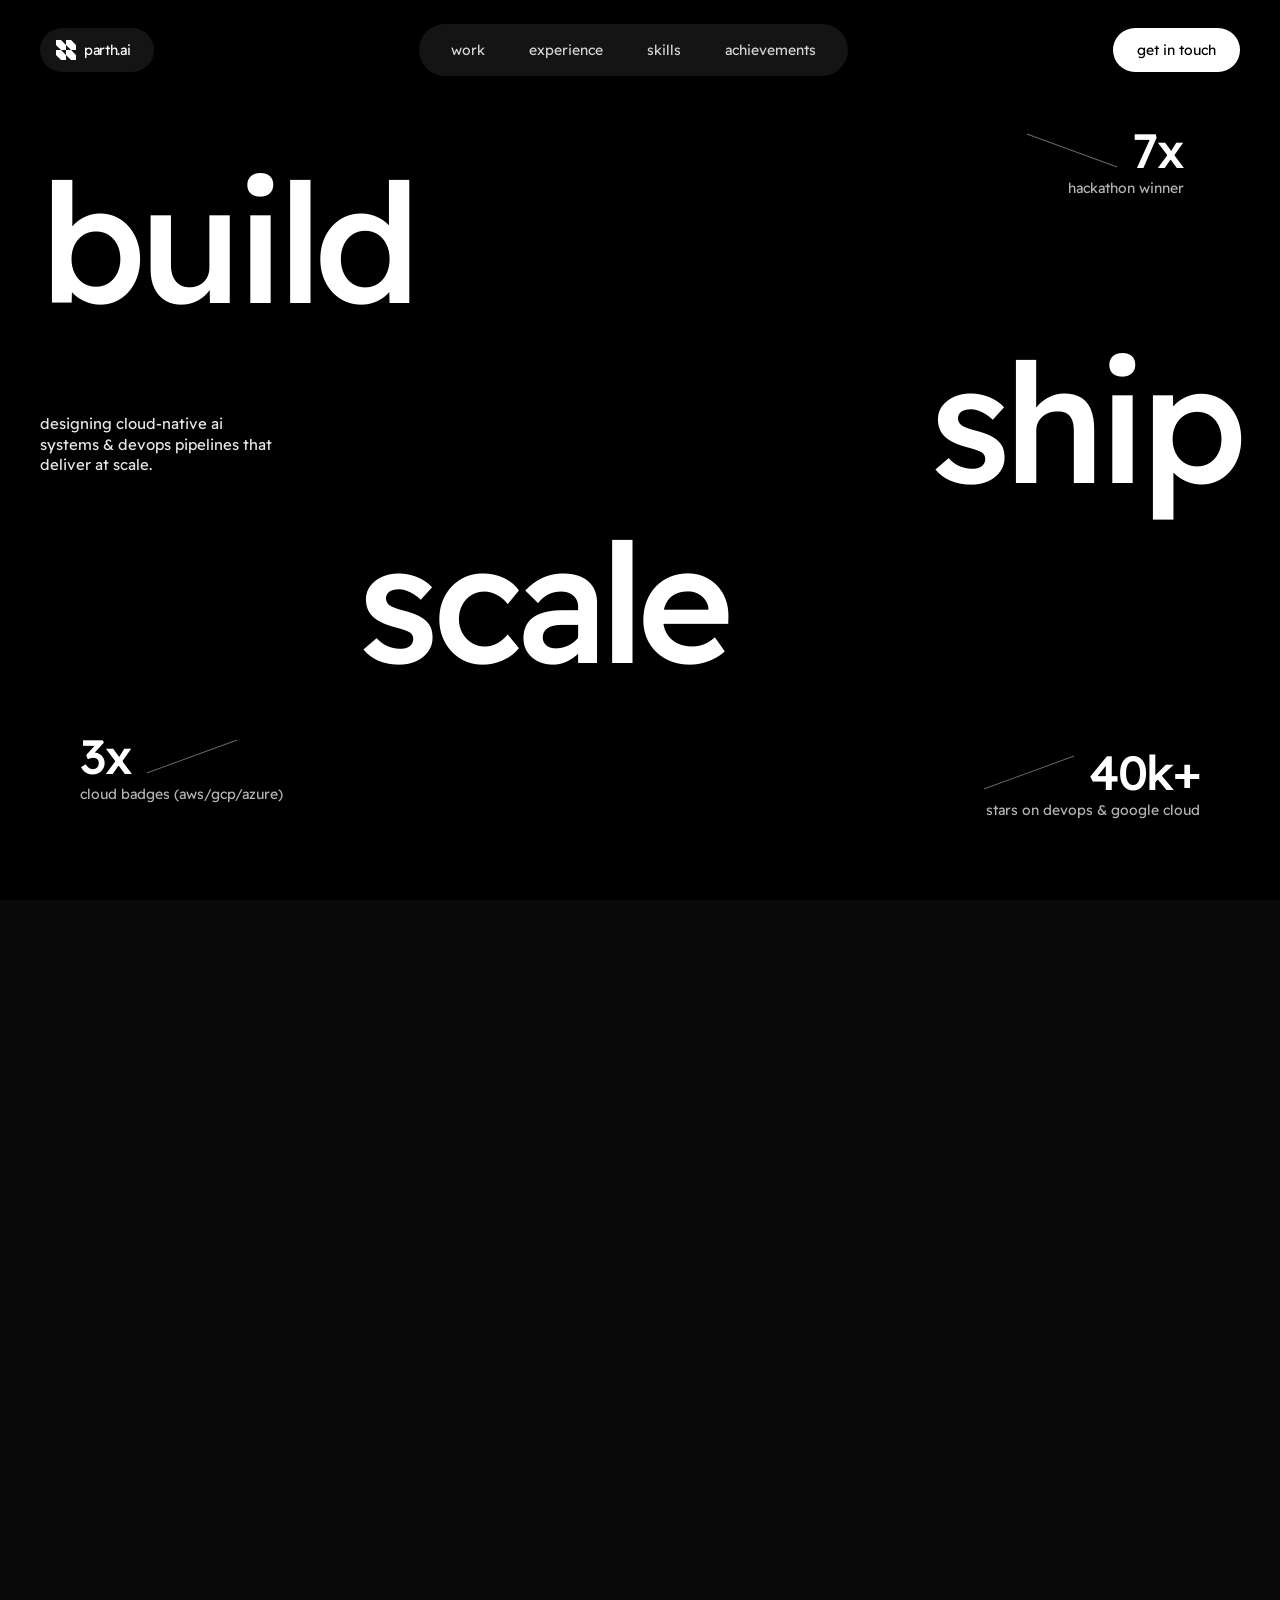
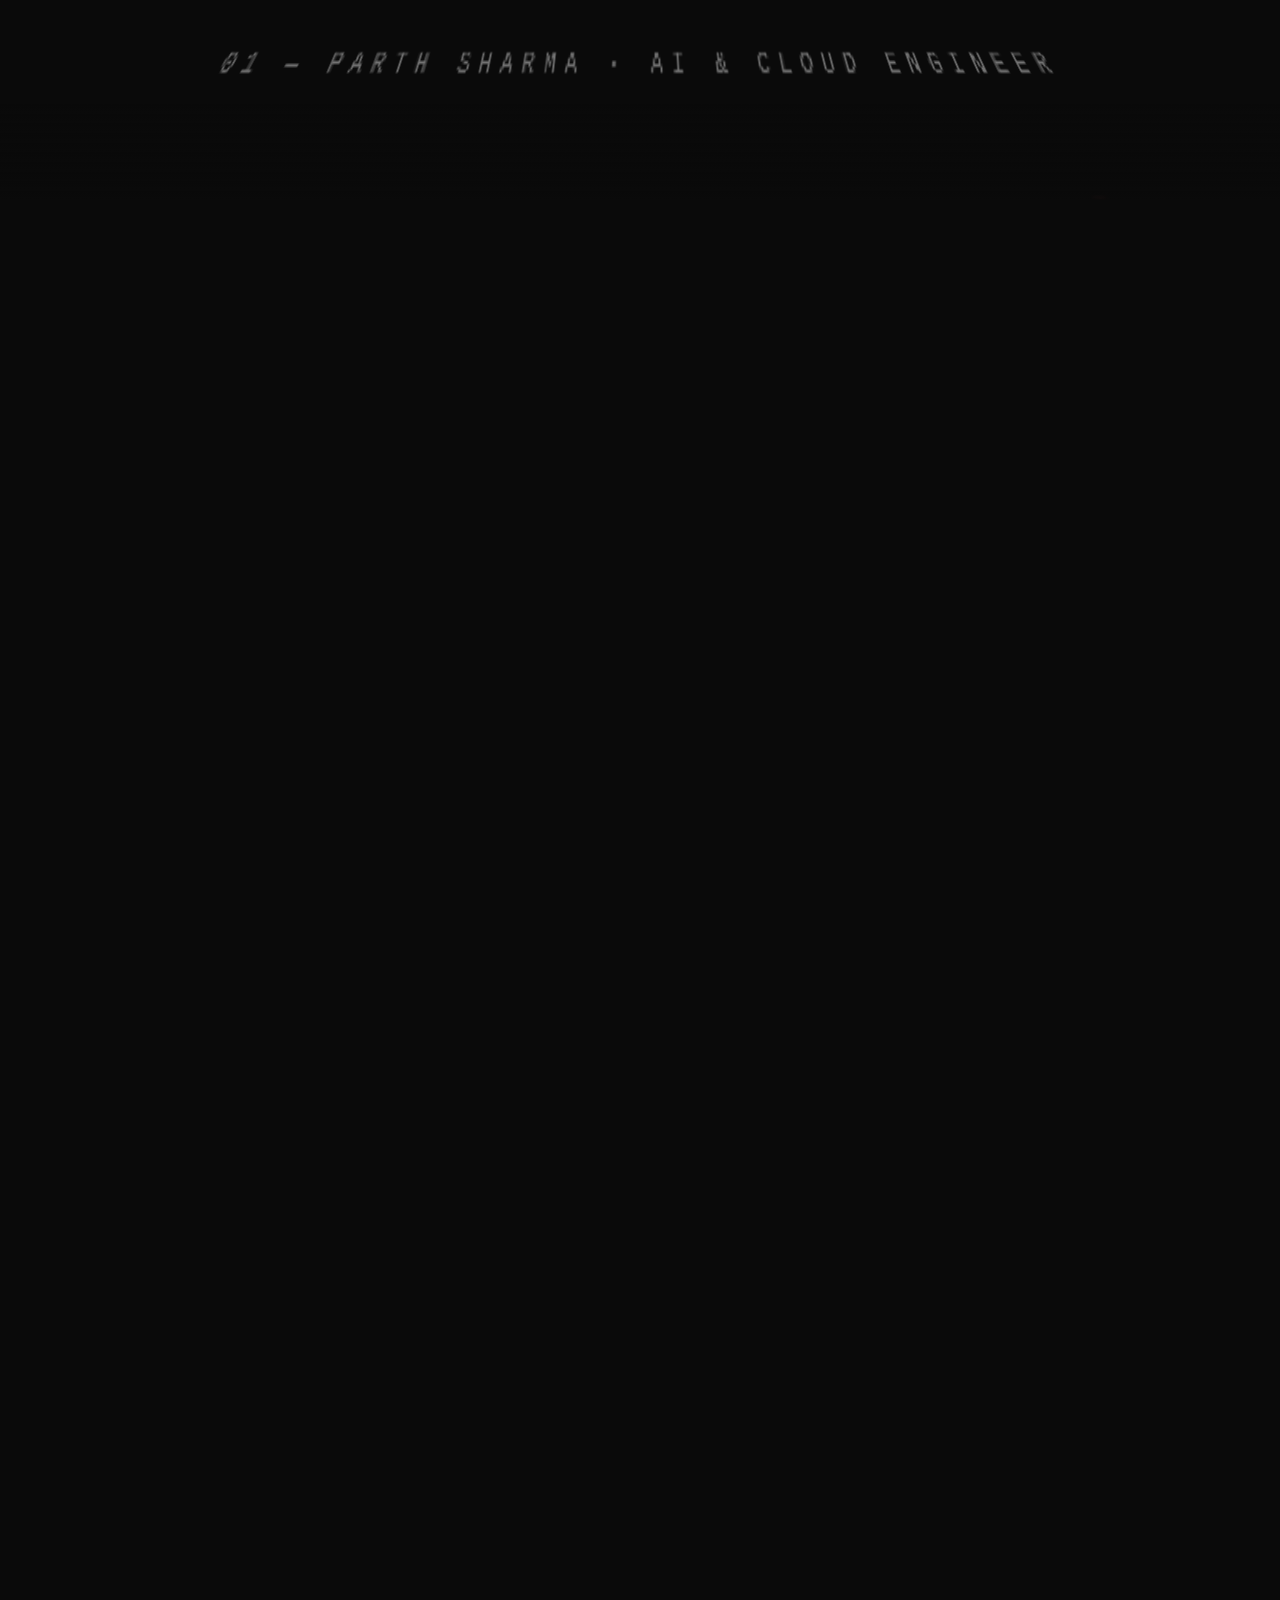
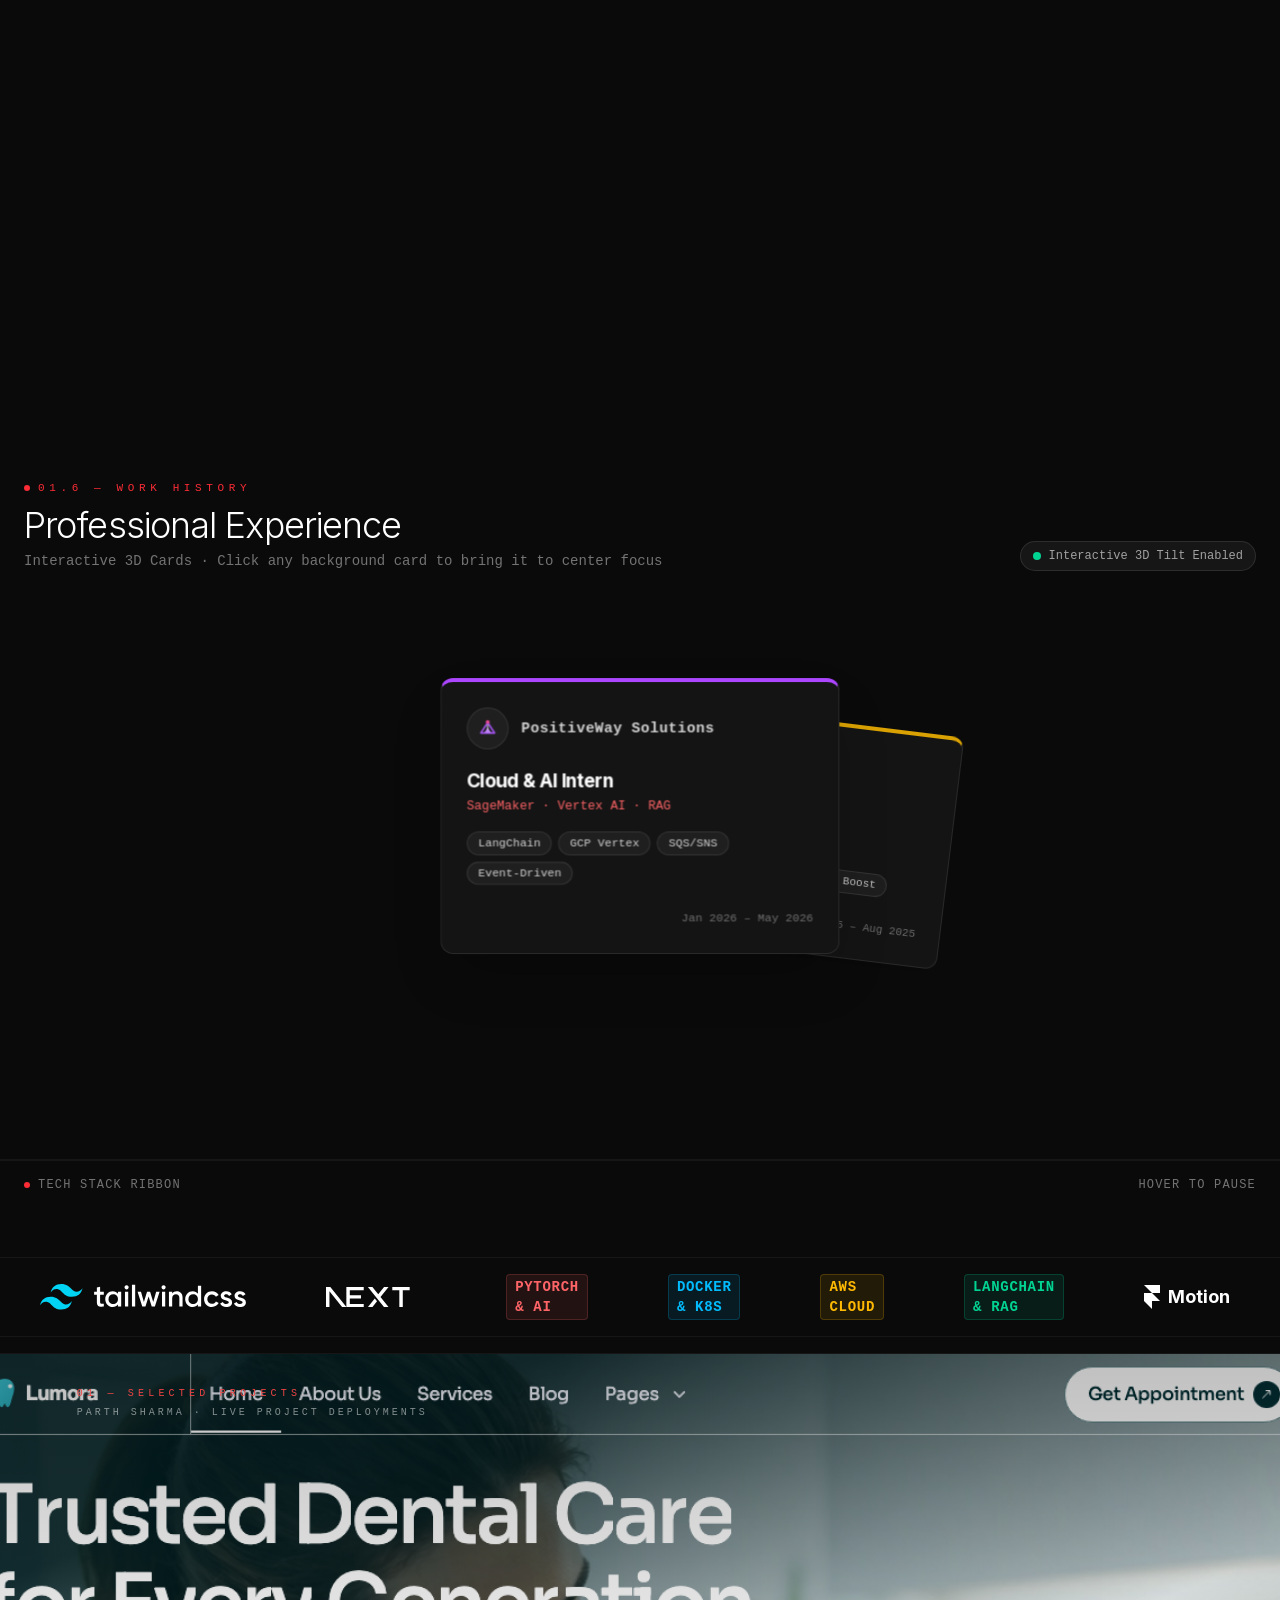
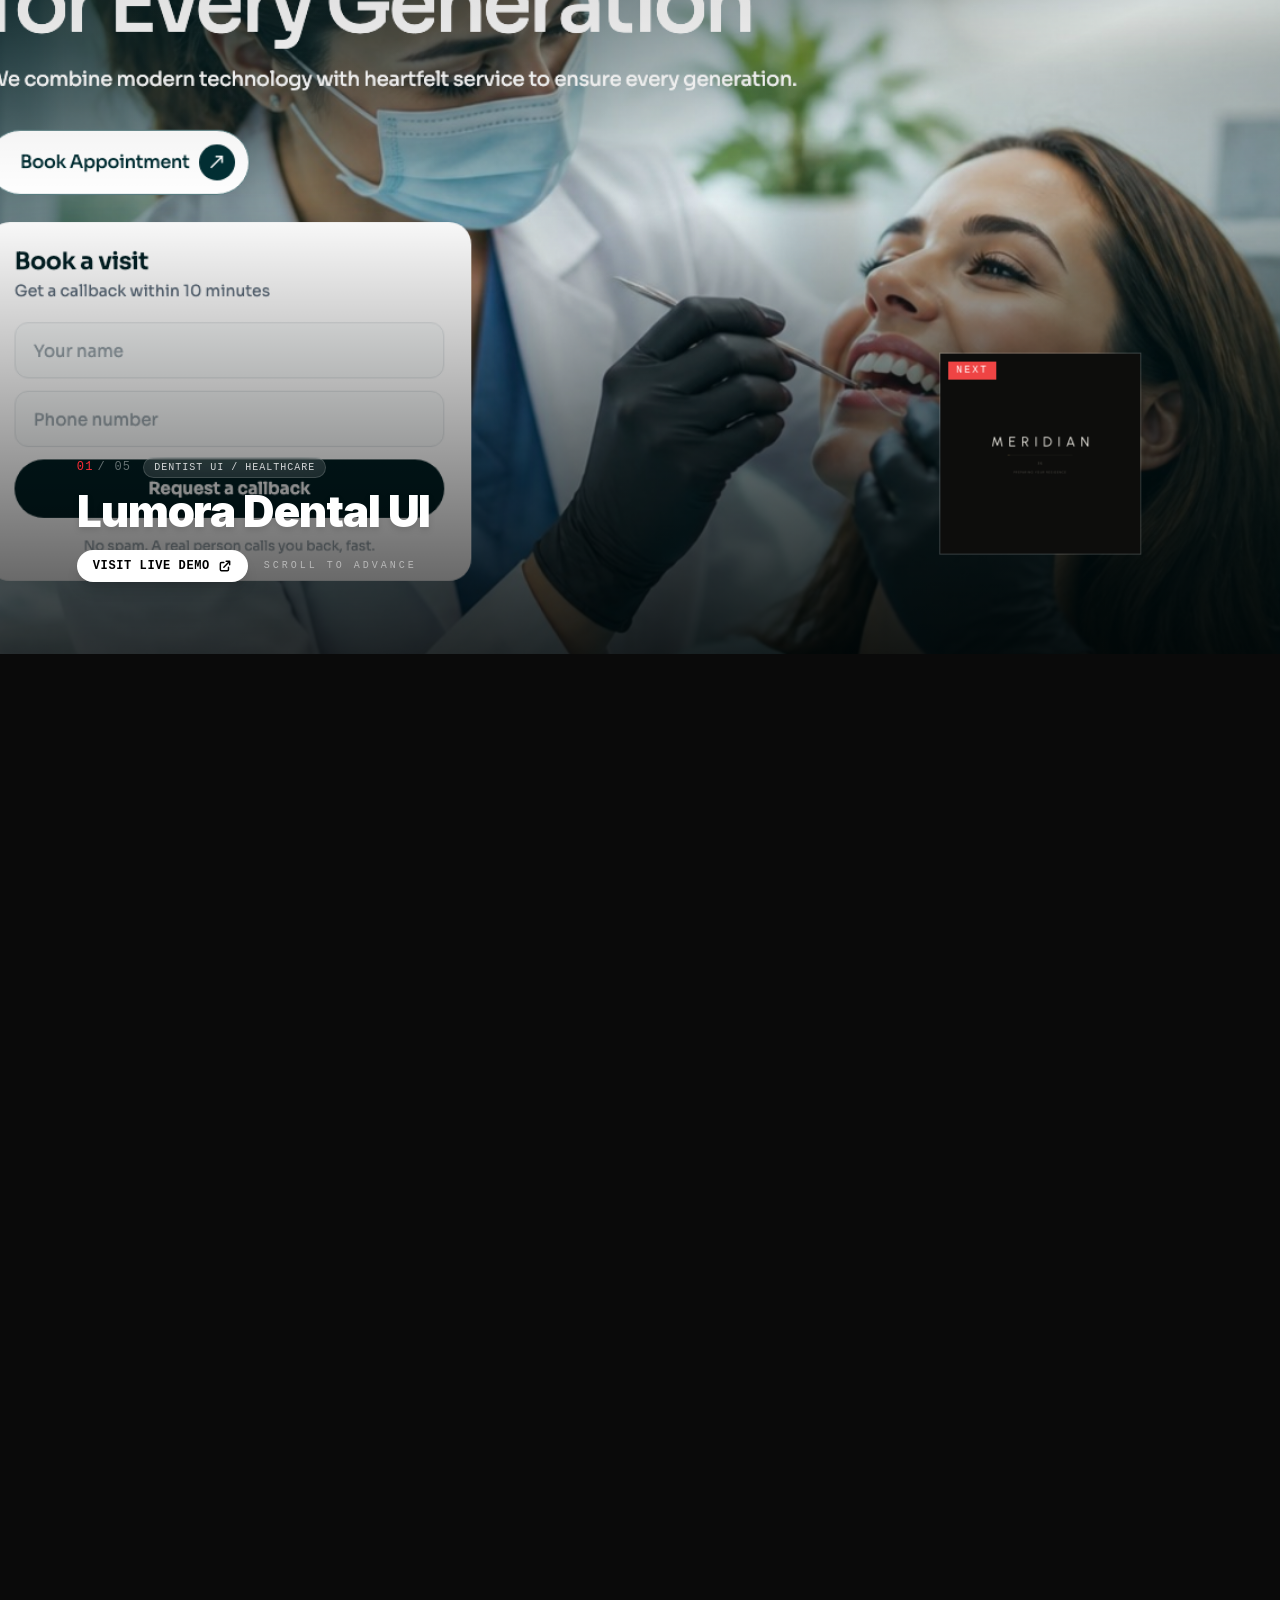
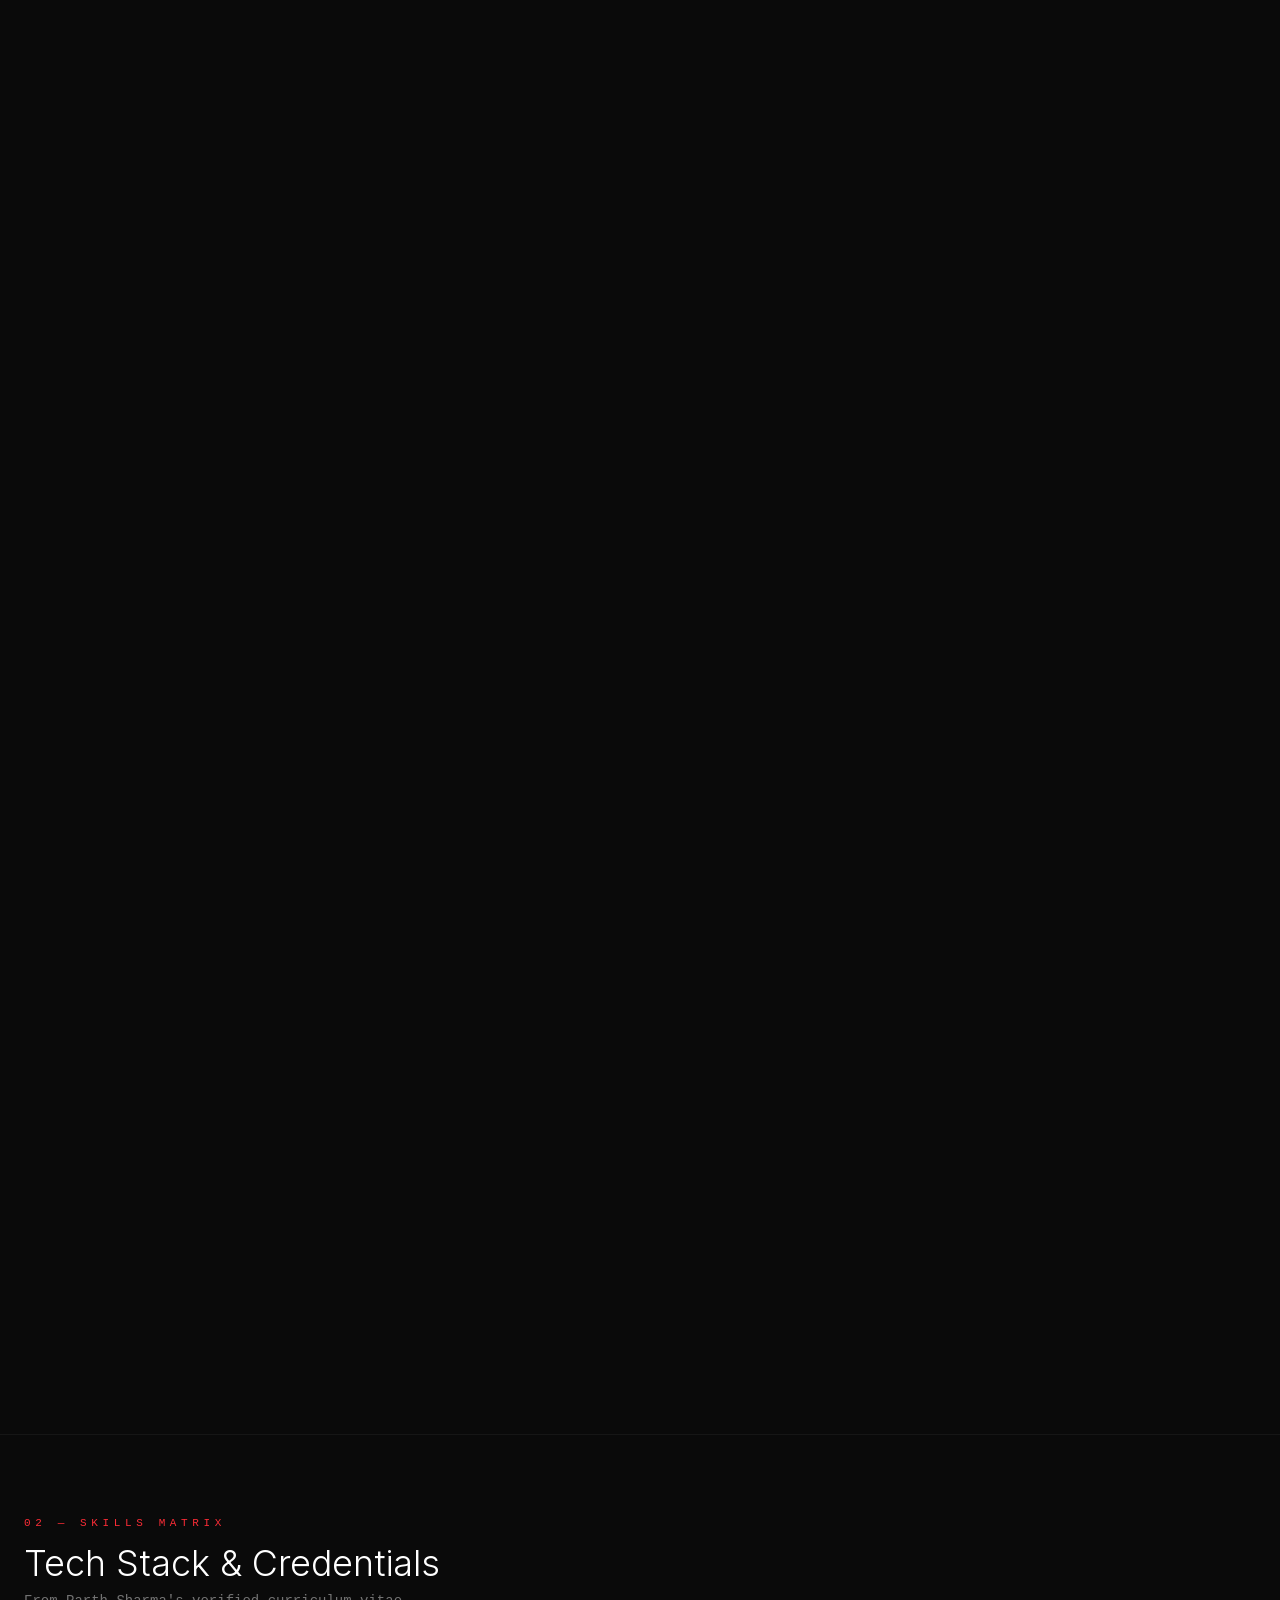
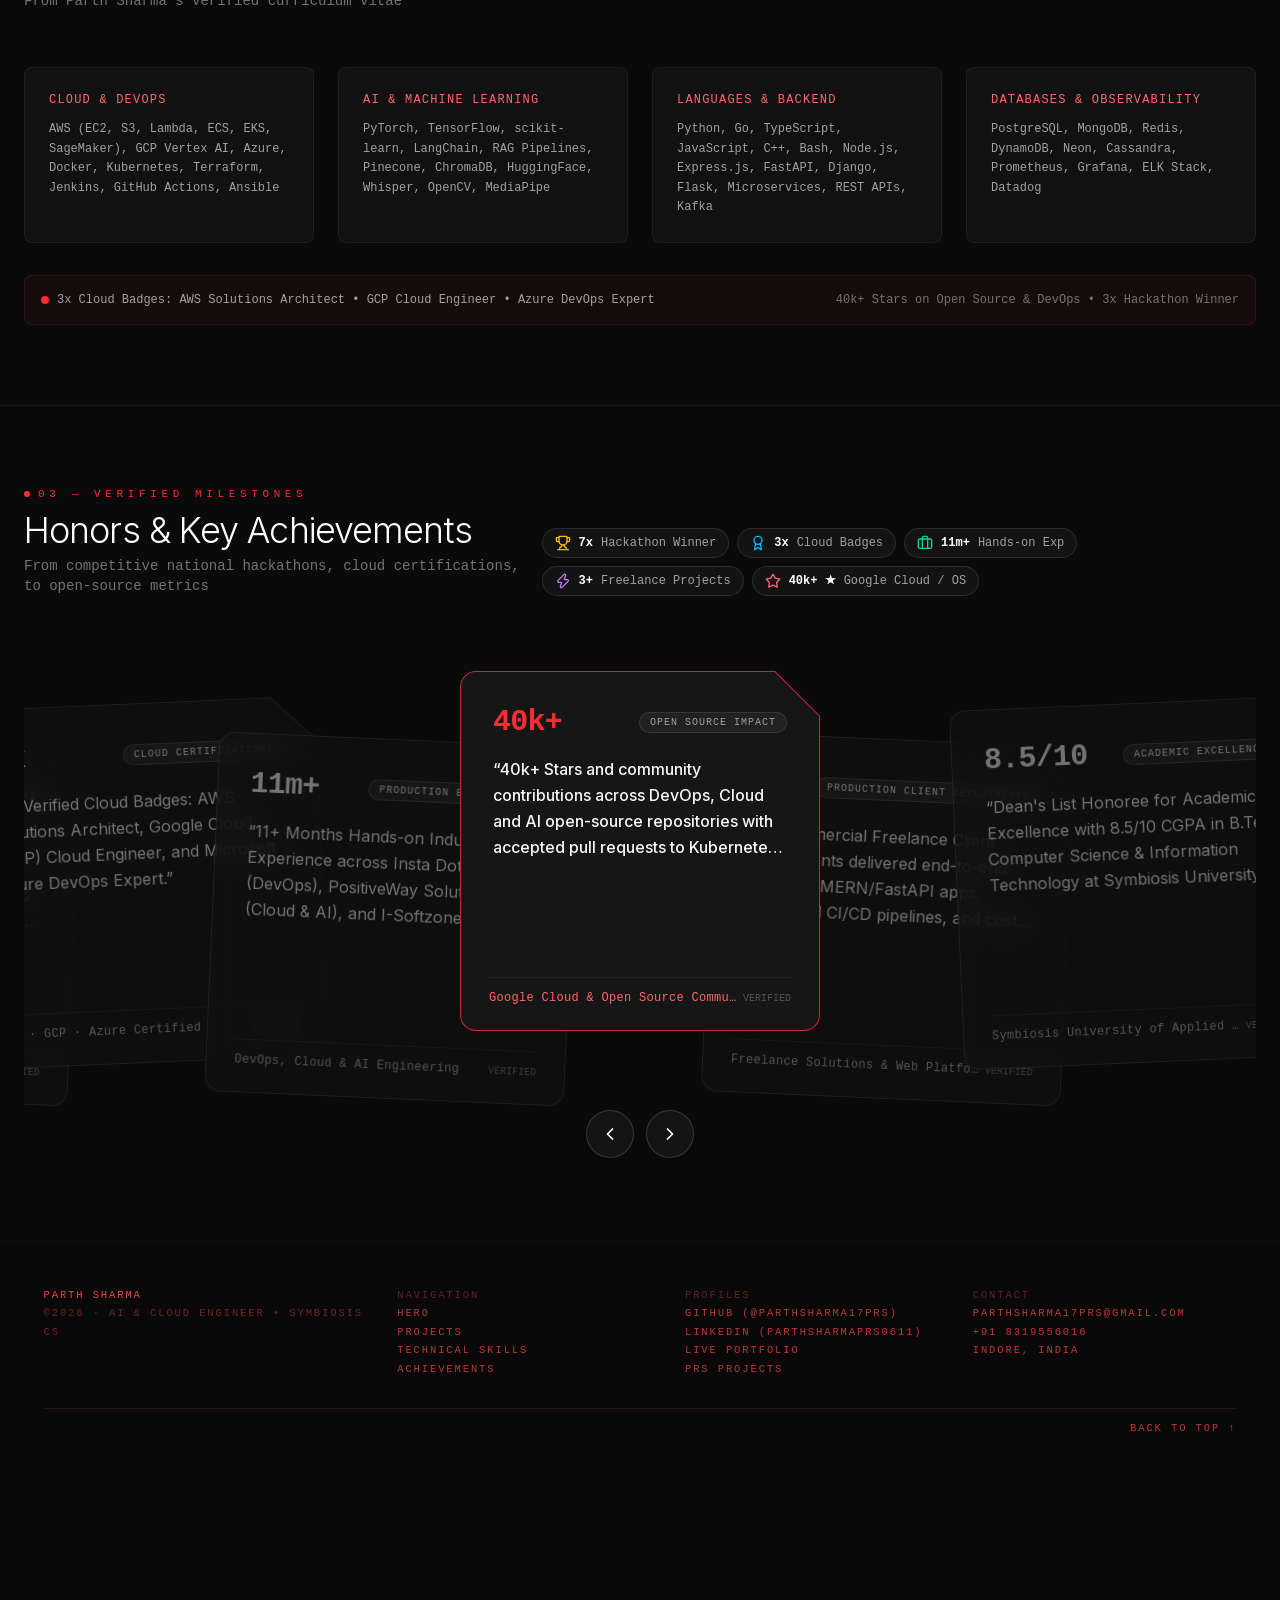
==== index.html @ fd54dc48 "Initial commit: Parth Sharma portfolio (static Next.js export, built with Kiro CLI)" ====
<!DOCTYPE html><html lang="en" class="_0bjUvq_variable _4LtYgq_variable"><head><meta charSet="utf-8"/><meta name="viewport" content="width=device-width, initial-scale=1"/><link rel="preload" href="/_next/static/media/07c7676b89ed2778-s.p.2bn3s6zvc0dyp.woff2" as="font" crossorigin="" type="font/woff2"/><link rel="preload" href="/_next/static/media/c0680f1bdb3a2e90-s.p.1gsd1jahc5dg_.woff2" as="font" crossorigin="" type="font/woff2"/><link rel="preload" as="image" href="/projects/lumora-dental.png"/><link rel="preload" as="image" href="/projects/realestate.png"/><link rel="stylesheet" href="/_next/static/chunks/0_luuuemr1il_.css" data-precedence="next"/><link rel="preload" as="script" fetchPriority="low" href="/_next/static/chunks/3cfn99dbrcvvp.js"/><script src="/_next/static/chunks/24oq267qibdq3.js" async=""></script><script src="/_next/static/chunks/3wbm-994r45kr.js" async=""></script><script src="/_next/static/chunks/turbopack-3-ry682tkyiqk.js" async=""></script><script src="/_next/static/chunks/42onvq6nokjl2.js" async=""></script><script src="/_next/static/chunks/1gvxwqmuj57en.js" async=""></script><title>Parth Sharma — Portfolio</title><meta name="description" content="Full-stack developer &amp; engineer. Building products that matter."/><meta name="keywords" content="Parth Sharma,developer,engineer,portfolio,full-stack"/><meta property="og:title" content="Parth Sharma — Portfolio"/><meta property="og:description" content="Full-stack developer &amp; engineer. Building products that matter."/><meta property="og:type" content="website"/><meta name="twitter:card" content="summary"/><meta name="twitter:title" content="Parth Sharma — Portfolio"/><meta name="twitter:description" content="Full-stack developer &amp; engineer. Building products that matter."/><meta name="generator" content="Kiro CLI — Amazon Kiro IDE"/><meta name="built-with" content="kiro-cli"/><link rel="icon" href="/favicon.ico?favicon.117ezoe8m31dk.ico" sizes="48x48" type="image/x-icon"/><meta name="next-size-adjust" content=""/><script src="/_next/static/chunks/0cz1d0mv5g_q7.js" noModule=""></script></head><body class="min-h-screen bg-[#0a0a0a] text-[#f0ede8] antialiased"><div data-kiro-watermark="true" style="position:fixed;bottom:16px;left:16px;z-index:9999;display:inline-flex;align-items:center;gap:7px;padding:6px 11px;border-radius:999px;background:rgba(10,10,10,.72);backdrop-filter:blur(8px);border:1px solid rgba(255,255,255,.12);font-family:ui-monospace,SFMono-Regular,Menlo,monospace;font-size:10.5px;letter-spacing:.06em;text-transform:uppercase;color:rgba(255,255,255,.62);pointer-events:none;user-select:none;"><span style="display:inline-flex;align-items:center;justify-content:center;width:16px;height:16px;border-radius:5px;background:linear-gradient(135deg,#6366f1,#ec4899);color:#fff;font-size:8.5px;font-weight:700;letter-spacing:0;font-family:system-ui,sans-serif;">K</span>Built with Kiro CLI</div><div hidden=""><!--$--><!--/$--></div><div class="relative w-full min-h-screen bg-[#0a0a0a] text-white selection:bg-red-500/20 selection:text-red-400"><section id="hero" class="w-full"><style>
        @import url('https://fonts.googleapis.com/css2?family=Readex+Pro:wght@300;400;500;600;700&display=swap');
        .hero-font { font-family: 'Readex Pro', system-ui, -apple-system, sans-serif; }
        .hero-title {
          letter-spacing: -0.04em;
          line-height: 0.95;
          font-family: 'Readex Pro', system-ui, -apple-system, sans-serif;
        }
      </style><section class="hero-font relative h-screen w-full overflow-hidden bg-black"><video class="absolute inset-0 w-full h-full object-cover" autoPlay="" loop="" muted="" playsInline="" src="https://d8j0ntlcm91z4.cloudfront.net/user_38xzZboKViGWJOttwIXH07lWA1P/hf_20260418_063509_7d167302-4fd4-480b-8260-18ab572333d4.mp4"></video><div class="absolute inset-0 bg-black/35 z-[1]"></div><div class="absolute z-20 px-6 md:px-10 pt-6 top-0 left-0 right-0"><nav class="flex items-center justify-between gap-4"><div class="flex items-center gap-2 bg-neutral-900/90 backdrop-blur rounded-full pl-4 pr-6 py-3"><svg viewBox="0 0 256 256" class="h-5 w-5" fill="none"><path d="M 128 192 L 128 256 L 64.5 256 L 32 223 L 0 192 L 0 128 L 64 128 Z
                     M 256 192 L 256 256 L 192.5 256 L 160 223 L 128 192 L 128 128 L 192 128 Z
                     M 128 64 L 128 128 L 64.5 128 L 32 95 L 0 64 L 0 0 L 64 0 Z
                     M 256 64 L 256 128 L 192.5 128 L 160 95 L 128 64 L 128 0 L 192 0 Z" fill="#ffffff"></path></svg><span class="text-white text-sm font-normal tracking-tight">parth.ai</span></div><div class="hidden md:flex items-center gap-1 bg-neutral-900/90 backdrop-blur rounded-full px-3 py-2"><a href="#projects" class="text-neutral-300 hover:text-white transition-colors text-sm px-5 py-2 rounded-full">work</a><a href="#experience" class="text-neutral-300 hover:text-white transition-colors text-sm px-5 py-2 rounded-full">experience</a><a href="#skills" class="text-neutral-300 hover:text-white transition-colors text-sm px-5 py-2 rounded-full">skills</a><a href="#achievements" class="text-neutral-300 hover:text-white transition-colors text-sm px-5 py-2 rounded-full">achievements</a></div><a href="mailto:parthsharma17prs@gmail.com"><button class="bg-white text-black text-sm font-normal rounded-full px-6 py-3 hover:bg-neutral-200 transition-colors">get in touch</button></a></nav></div><div class="relative h-full w-full z-10"><h1 class="hero-title absolute text-white font-medium text-[14vw] md:text-[13vw] left-4 md:left-10 top-[18%]">build</h1><div class="absolute right-6 md:right-24 top-[14%]"><div class="flex items-center gap-3 justify-end"><div class="hidden md:block h-px w-24 bg-white/40 rotate-[20deg]"></div><span class="text-4xl md:text-5xl font-medium tracking-tight text-white">7x</span></div><p class="text-xs md:text-sm text-white/70 mt-1 text-right">hackathon winner</p></div><h1 class="hero-title absolute text-white font-medium text-[14vw] md:text-[13vw] right-4 md:right-10 top-[38%]">ship</h1><p class="absolute left-6 md:left-10 top-[46%] max-w-[240px] text-[15px] leading-snug text-white/90">designing cloud-native ai systems &amp; devops pipelines that deliver at scale.</p><h1 class="hero-title absolute text-white font-medium text-[14vw] md:text-[13vw] left-[18%] md:left-[28%] top-[58%]">scale</h1><div class="pointer-events-none absolute bottom-0 left-0 right-0 h-48 bg-gradient-to-b from-transparent to-black"></div><div class="absolute left-6 md:left-20 bottom-20 md:bottom-24"><div class="flex items-center gap-3"><span class="text-4xl md:text-5xl font-medium tracking-tight text-white">3x</span><div class="hidden md:block h-px w-24 bg-white/40 rotate-[-20deg]"></div></div><p class="text-xs md:text-sm text-white/70 mt-1">cloud badges (aws/gcp/azure)</p></div><div class="absolute right-6 md:right-20 bottom-16 md:bottom-20"><div class="flex items-center gap-3 justify-end"><div class="hidden md:block h-px w-24 bg-white/40 rotate-[-20deg]"></div><span class="text-4xl md:text-5xl font-medium tracking-tight text-white">40k+</span></div><p class="text-xs md:text-sm text-white/70 mt-1 text-right">stars on devops &amp; google cloud</p></div></div></section></section><div class="relative z-20 h-[300vh] w-full bg-[#0a0a0a]"><div class="absolute left-1/2 top-[7%] grid -translate-x-1/2 content-start justify-items-center gap-6 text-center pointer-events-none select-none"><span class="relative max-w-[14ch] text-[10px] font-mono uppercase leading-tight tracking-[0.35em] text-neutral-600 after:absolute after:left-1/2 after:top-full after:mt-2 after:h-14 after:w-px after:bg-gradient-to-b after:from-transparent after:to-red-500/40 after:content-[&#x27;&#x27;]">scroll to reveal</span></div><div class="sticky top-0 flex h-screen w-full items-center justify-center overflow-hidden bg-[#0a0a0a]" style="transform-style:preserve-3d;perspective:220px"><div class="pointer-events-none absolute inset-x-0 top-0 h-32 z-10" style="background:linear-gradient(to bottom, #0a0a0a, transparent)"></div><div class="relative w-full max-w-5xl px-6 text-center text-5xl sm:text-6xl md:text-7xl font-black tracking-tight leading-[1.08] text-[#ef4444] select-none" style="transform-style:preserve-3d;transform:rotateX(28deg) translateY(560px) translateZ(10px)"><p class="mb-6 font-mono text-[11px] uppercase tracking-[0.45em] text-neutral-500 font-normal">01 — Parth Sharma · AI &amp; Cloud Engineer</p>B.Tech CS · Symbiosis · Indore — building cloud-native AI systems that ship. DevOps intern at InstaDot &amp; PositiveWay. Three hackathon wins. RAG pipelines, Kubernetes, PyTorch, AWS — from idea to prod.<div class="pointer-events-none absolute inset-x-0 bottom-0 h-[55%]" style="background:linear-gradient(to bottom, transparent, #0a0a0a)"></div></div><div class="pointer-events-none absolute inset-x-0 bottom-0 h-24 z-10" style="background:linear-gradient(to top, #0a0a0a, transparent)"></div></div></div><section class="relative z-20 w-full bg-[#0a0a0a] py-20 px-6 border-b border-white/5 overflow-hidden"><div class="max-w-7xl mx-auto"><div class="flex flex-col md:flex-row md:items-end justify-between gap-4 mb-12"><div><div class="flex items-center gap-2 mb-2"><span class="w-1.5 h-1.5 rounded-full bg-red-500 animate-pulse"></span><span class="font-mono text-[11px] uppercase tracking-[0.42em] text-red-500">01.6 — Work History</span></div><h2 class="text-3xl md:text-4xl font-light text-white tracking-tight">Professional Experience</h2><p class="text-neutral-500 text-sm mt-1.5 font-mono">Interactive 3D Cards · Click any background card to bring it to center focus</p></div><div class="hidden sm:flex items-center gap-2 px-3 py-1.5 rounded-full bg-white/5 border border-white/10 text-xs font-mono text-neutral-400"><span class="inline-block w-2 h-2 rounded-full bg-emerald-400"></span><span>Interactive 3D Tilt Enabled</span></div></div><div class="relative flex h-[460px] w-full items-center justify-center"><div class="relative h-full w-full max-w-4xl flex items-center justify-center" style="perspective:1200px"><div class="max-w-sm shrink-0 transform-gpu cursor-pointer overflow-hidden rounded-xl bg-[#141414] border border-white/10 p-6 shadow-xl transition-all duration-300 hover:shadow-2xl hover:border-white/20 border-t-4 border-t-blue-500 absolute left-0 right-0 top-1/6 mx-auto w-[340px] sm:w-[380px] rotate-[-7deg] translate-x-[-32%] translate-y-[8%] z-0 opacity-80 md:opacity-90 hover:opacity-100" aria-label="Experience: DevOps &amp; Cloud Intern at Insta Dot Analytics" tabindex="0" style="transform-style:preserve-3d;transform:none"><div style="transform:translateZ(24px)" class="space-y-4"><div class="flex items-center space-x-3"><div class="flex h-10 w-10 shrink-0 items-center justify-center rounded-full bg-white/5 border border-white/10 p-2 overflow-hidden"><svg viewBox="0 0 100 100" class="w-6 h-6" fill="none"><circle cx="50" cy="50" r="46" stroke="#38bdf8" stroke-width="6" stroke-dasharray="6 4"></circle><circle cx="50" cy="50" r="26" fill="#0284c7"></circle><circle cx="50" cy="50" r="10" fill="#ffffff"></circle><path d="M50 8 L50 24 M50 76 L50 92 M8 50 L24 50 M76 50 L92 50" stroke="#38bdf8" stroke-width="4" stroke-linecap="round"></path></svg></div><span class="font-semibold text-sm tracking-wide text-neutral-300 font-mono">Insta Dot Analytics</span></div><div><h3 class="text-lg font-bold text-white tracking-tight">DevOps &amp; Cloud Intern</h3><p class="text-xs font-mono text-red-400 mt-0.5">Terraform · K8s · CI/CD</p></div><div class="flex flex-wrap gap-1.5"><span class="rounded-full bg-white/5 border border-white/10 px-2.5 py-0.5 text-[11px] font-mono text-neutral-300">AWS</span><span class="rounded-full bg-white/5 border border-white/10 px-2.5 py-0.5 text-[11px] font-mono text-neutral-300">Jenkins</span><span class="rounded-full bg-white/5 border border-white/10 px-2.5 py-0.5 text-[11px] font-mono text-neutral-300">Kubernetes</span><span class="rounded-full bg-white/5 border border-white/10 px-2.5 py-0.5 text-[11px] font-mono text-neutral-300">-35% Cloud Cost</span></div><div class="pt-2 text-right text-[11px] font-mono text-neutral-500">June 2026 – Aug 2026</div></div></div><div class="max-w-sm shrink-0 transform-gpu cursor-pointer overflow-hidden rounded-xl bg-[#141414] border border-white/10 p-6 transition-all duration-300 hover:shadow-2xl hover:border-white/20 border-t-4 border-t-purple-500 absolute left-0 right-0 top-1/6 mx-auto w-[340px] sm:w-[380px] rotate-[0deg] translate-y-[-4%] z-20 shadow-2xl scale-105" aria-label="Experience: Cloud &amp; AI Intern at PositiveWay Solutions" tabindex="0" style="transform-style:preserve-3d;transform:none"><div style="transform:translateZ(24px)" class="space-y-4"><div class="flex items-center space-x-3"><div class="flex h-10 w-10 shrink-0 items-center justify-center rounded-full bg-white/5 border border-white/10 p-2 overflow-hidden"><svg viewBox="0 0 100 100" class="w-6 h-6" fill="none"><path d="M20 70 L50 25 L80 70 Z" stroke="#a855f7" stroke-width="7" stroke-linejoin="round"></path><path d="M35 70 L50 48 L65 70 Z" fill="#c084fc"></path><circle cx="50" cy="22" r="8" fill="#ec4899"></circle><path d="M50 35 L50 55" stroke="#ffffff" stroke-width="4" stroke-linecap="round"></path></svg></div><span class="font-semibold text-sm tracking-wide text-neutral-300 font-mono">PositiveWay Solutions</span></div><div><h3 class="text-lg font-bold text-white tracking-tight">Cloud &amp; AI Intern</h3><p class="text-xs font-mono text-red-400 mt-0.5">SageMaker · Vertex AI · RAG</p></div><div class="flex flex-wrap gap-1.5"><span class="rounded-full bg-white/5 border border-white/10 px-2.5 py-0.5 text-[11px] font-mono text-neutral-300">LangChain</span><span class="rounded-full bg-white/5 border border-white/10 px-2.5 py-0.5 text-[11px] font-mono text-neutral-300">GCP Vertex</span><span class="rounded-full bg-white/5 border border-white/10 px-2.5 py-0.5 text-[11px] font-mono text-neutral-300">SQS/SNS</span><span class="rounded-full bg-white/5 border border-white/10 px-2.5 py-0.5 text-[11px] font-mono text-neutral-300">Event-Driven</span></div><div class="pt-2 text-right text-[11px] font-mono text-neutral-500">Jan 2026 – May 2026</div></div></div><div class="max-w-sm shrink-0 transform-gpu cursor-pointer overflow-hidden rounded-xl bg-[#141414] border border-white/10 p-6 shadow-xl transition-all duration-300 hover:shadow-2xl hover:border-white/20 border-t-4 border-t-yellow-500 absolute left-0 right-0 top-1/6 mx-auto w-[340px] sm:w-[380px] rotate-[7deg] translate-x-[32%] translate-y-[8%] z-10 opacity-80 md:opacity-90 hover:opacity-100" aria-label="Experience: Full Stack Developer Intern at I-Softzone" tabindex="0" style="transform-style:preserve-3d;transform:none"><div style="transform:translateZ(24px)" class="space-y-4"><div class="flex items-center space-x-3"><div class="flex h-10 w-10 shrink-0 items-center justify-center rounded-full bg-white/5 border border-white/10 p-2 overflow-hidden"><svg viewBox="0 0 100 100" class="w-6 h-6" fill="none"><rect x="15" y="15" width="70" height="70" rx="16" fill="#eab308"></rect><path d="M35 32 L65 32 M50 32 L50 68 M35 68 L65 68" stroke="#171717" stroke-width="8" stroke-linecap="round" stroke-linejoin="round"></path><circle cx="70" cy="30" r="5" fill="#ef4444"></circle></svg></div><span class="font-semibold text-sm tracking-wide text-neutral-300 font-mono">I-Softzone</span></div><div><h3 class="text-lg font-bold text-white tracking-tight">Full Stack Developer Intern</h3><p class="text-xs font-mono text-red-400 mt-0.5">React · PostgreSQL · REST</p></div><div class="flex flex-wrap gap-1.5"><span class="rounded-full bg-white/5 border border-white/10 px-2.5 py-0.5 text-[11px] font-mono text-neutral-300">React.js</span><span class="rounded-full bg-white/5 border border-white/10 px-2.5 py-0.5 text-[11px] font-mono text-neutral-300">PostgreSQL</span><span class="rounded-full bg-white/5 border border-white/10 px-2.5 py-0.5 text-[11px] font-mono text-neutral-300">+40% Perf Boost</span></div><div class="pt-2 text-right text-[11px] font-mono text-neutral-500">June 2025 – Aug 2025</div></div></div></div></div></div></section><section class="relative z-20 w-full bg-[#0a0a0a] border-y border-white/5 py-4 overflow-hidden"><div class="max-w-7xl mx-auto px-6 mb-2 flex items-center justify-between text-xs font-mono text-neutral-500 uppercase tracking-widest"><span class="flex items-center gap-2"><span class="w-1.5 h-1.5 rounded-full bg-red-500 animate-pulse"></span>Tech Stack Ribbon</span><span>Hover to pause</span></div><div class="w-full overflow-hidden sm:mt-16 mt-8 z-20"><style>
        @keyframes marquee {
          from { transform: translateX(0%); }
          to { transform: translateX(-50%); }
        }
        @keyframes marquee-reverse {
          from { transform: translateX(-50%); }
          to { transform: translateX(0%); }
        }
        .animate-marquee-track {
          display: flex;
          width: max-content;
          animation: marquee var(--duration, 30s) linear infinite;
        }
        .animate-marquee-track-reverse {
          display: flex;
          width: max-content;
          animation: marquee-reverse var(--duration, 30s) linear infinite;
        }
      </style><div class="relative flex w-full max-w-[100vw] overflow-hidden py-4 border-y border-white/5 bg-[#0a0a0a]"><div class="animate-marquee-track hover:[animation-play-state:paused]" style="--duration:25s"><div class="relative h-full w-fit mx-[2.5rem] flex items-center justify-start"><svg class="h-[26px] sm:w-auto w-[130px]" xmlns="http://www.w3.org/2000/svg" fill="none" viewBox="0 0 262 33"><path class="fill-cyan-400" fill-rule="evenodd" clip-rule="evenodd" d="M27 0C19.8 0 15.3 3.6 13.5 10.8C16.2 7.2 19.35 5.85 22.95 6.75C25.004 7.263 26.472 8.754 28.097 10.403C30.744 13.09 33.808 16.2 40.5 16.2C47.7 16.2 52.2 12.6 54 5.4C51.3 9 48.15 10.35 44.55 9.45C42.496 8.937 41.028 7.446 39.403 5.797C36.756 3.11 33.692 0 27 0ZM13.5 16.2C6.3 16.2 1.8 19.8 0 27C2.7 23.4 5.85 22.05 9.45 22.95C11.504 23.464 12.972 24.954 14.597 26.603C17.244 29.29 20.308 32.4 27 32.4C34.2 32.4 38.7 28.8 40.5 21.6C37.8 25.2 34.65 26.55 31.05 25.65C28.996 25.137 27.528 23.646 25.903 21.997C23.256 19.31 20.192 16.2 13.5 16.2Z"></path><path class="fill-white" fill-rule="evenodd" clip-rule="evenodd" d="M80.996 13.652H76.284V22.772C76.284 25.204 77.88 25.166 80.996 25.014V28.7C74.688 29.46 72.18 27.712 72.18 22.772V13.652H68.684V9.69996H72.18V4.59596L76.284 3.37996V9.69996H80.996V13.652ZM98.958 9.69996H103.062V28.7H98.958V25.964C97.514 27.978 95.272 29.194 92.308 29.194C87.14 29.194 82.846 24.824 82.846 19.2C82.846 13.538 87.14 9.20596 92.308 9.20596C95.272 9.20596 97.514 10.422 98.958 12.398V9.69996ZM92.954 25.28C96.374 25.28 98.958 22.734 98.958 19.2C98.958 15.666 96.374 13.12 92.954 13.12C89.534 13.12 86.95 15.666 86.95 19.2C86.95 22.734 89.534 25.28 92.954 25.28ZM109.902 6.84996C108.458 6.84996 107.28 5.63396 107.28 4.22796C107.281 3.53297 107.558 2.86682 108.049 2.37539C108.541 1.88395 109.207 1.60728 109.902 1.60596C110.597 1.60728 111.263 1.88395 111.755 2.37539C112.246 2.86682 112.523 3.53297 112.524 4.22796C112.524 5.63396 111.346 6.84996 109.902 6.84996ZM107.85 28.7V9.69996H111.954V28.7H107.85ZM116.704 28.7V0.959961H120.808V28.7H116.704ZM147.446 9.69996H151.778L145.812 28.7H141.784L137.832 15.894L133.842 28.7H129.814L123.848 9.69996H128.18L131.866 22.81L135.856 9.69996H139.77L143.722 22.81L147.446 9.69996ZM156.87 6.84996C155.426 6.84996 154.248 5.63396 154.248 4.22796C154.249 3.53297 154.526 2.86682 155.017 2.37539C155.509 1.88395 156.175 1.60728 156.87 1.60596C157.565 1.60728 158.231 1.88395 158.723 2.37539C159.214 2.86682 159.491 3.53297 159.492 4.22796C159.492 5.63396 158.314 6.84996 156.87 6.84996ZM154.818 28.7V9.69996H158.922V28.7H154.818ZM173.666 9.20596C177.922 9.20596 180.962 12.094 180.962 17.034V28.7H176.858V17.452C176.858 14.564 175.186 13.044 172.602 13.044C169.904 13.044 167.776 14.64 167.776 18.516V28.7H163.672V9.69996H167.776V12.132C169.03 10.156 171.082 9.20596 173.666 9.20596ZM200.418 2.09996H204.522V28.7H200.418V25.964C198.974 27.978 196.732 29.194 193.768 29.194C188.6 29.194 184.306 24.824 184.306 19.2C184.306 13.538 188.6 9.20596 193.768 9.20596C196.732 9.20596 198.974 10.422 200.418 12.398V2.09996ZM194.414 25.28C197.834 25.28 200.418 22.734 200.418 19.2C200.418 15.666 197.834 13.12 194.414 13.12C190.994 13.12 188.41 15.666 188.41 19.2C188.41 22.734 190.994 25.28 194.414 25.28ZM218.278 29.194C212.54 29.194 208.246 24.824 208.246 19.2C208.246 13.538 212.54 9.20596 218.278 9.20596C222.002 9.20596 225.232 11.144 226.752 14.108L223.218 16.16C222.382 14.374 220.52 13.234 218.24 13.234C214.896 13.234 212.35 15.78 212.35 19.2C212.35 22.62 214.896 25.166 218.24 25.166C220.52 25.166 222.382 23.988 223.294 22.24L226.828 24.254C225.232 27.256 222.002 29.194 218.278 29.194ZM233.592 14.944C233.592 18.402 243.814 16.312 243.814 23.342C243.814 27.142 240.508 29.194 236.404 29.194C232.604 29.194 229.868 27.484 228.652 24.748L232.186 22.696C232.794 24.406 234.314 25.432 236.404 25.432C238.228 25.432 239.634 24.824 239.634 23.304C239.634 19.922 229.412 21.822 229.412 15.02C229.412 11.448 232.49 9.20596 236.366 9.20596C239.482 9.20596 242.066 10.65 243.396 13.158L239.938 15.096C239.254 13.614 237.924 12.93 236.366 12.93C234.884 12.93 233.592 13.576 233.592 14.944ZM251.11 14.944C251.11 18.402 261.332 16.312 261.332 23.342C261.332 27.142 258.026 29.194 253.922 29.194C250.122 29.194 247.386 27.484 246.17 24.748L249.704 22.696C250.312 24.406 251.832 25.432 253.922 25.432C255.746 25.432 257.152 24.824 257.152 23.304C257.152 19.922 246.93 21.822 246.93 15.02C246.93 11.448 250.008 9.20596 253.884 9.20596C257 9.20596 259.584 10.65 260.914 13.158L257.456 15.096C256.772 13.614 255.442 12.93 253.884 12.93C252.402 12.93 251.11 13.576 251.11 14.944Z"></path></svg></div><div class="relative h-full w-fit mx-[2.5rem] flex items-center justify-start"><svg class="h-[20px] fill-white" xmlns="http://www.w3.org/2000/svg" viewBox="0 0 394 79"><path d="M261.919 0.0330722H330.547V12.7H303.323V79.339H289.71V12.7H261.919V0.0330722Z"></path><path d="M149.052 0.0330722V12.7H94.0421V33.0772H138.281V45.7441H94.0421V66.6721H149.052V79.339H80.43V12.7H80.4243V0.0330722H149.052Z"></path><path d="M183.32 0.0661486H165.506L229.312 79.3721H247.178L215.271 39.7464L247.127 0.126654L229.312 0.154184L206.352 28.6697L183.32 0.0661486Z"></path><path d="M201.6 56.7148L192.679 45.6229L165.455 79.4326H183.32L201.6 56.7148Z"></path><path clip-rule="evenodd" d="M80.907 79.339L17.0151 0H0V79.3059H13.6121V16.9516L63.8067 79.339H80.907Z" fill-rule="evenodd"></path></svg></div><div class="relative h-full w-fit mx-[2.5rem] flex items-center justify-start"><div class="flex items-center gap-2 font-mono text-sm uppercase tracking-wider text-red-400 font-bold"><span class="px-2 py-0.5 rounded bg-red-400/10 border border-red-400/20">PyTorch &amp; AI</span></div></div><div class="relative h-full w-fit mx-[2.5rem] flex items-center justify-start"><div class="flex items-center gap-2 font-mono text-sm uppercase tracking-wider text-sky-400 font-bold"><span class="px-2 py-0.5 rounded bg-sky-400/10 border border-sky-400/20">Docker &amp; K8s</span></div></div><div class="relative h-full w-fit mx-[2.5rem] flex items-center justify-start"><div class="flex items-center gap-2 font-mono text-sm uppercase tracking-wider text-amber-400 font-bold"><span class="px-2 py-0.5 rounded bg-amber-400/10 border border-amber-400/20">AWS Cloud</span></div></div><div class="relative h-full w-fit mx-[2.5rem] flex items-center justify-start"><div class="flex items-center gap-2 font-mono text-sm uppercase tracking-wider text-emerald-400 font-bold"><span class="px-2 py-0.5 rounded bg-emerald-400/10 border border-emerald-400/20">LangChain &amp; RAG</span></div></div><div class="relative h-full w-fit mx-[2.5rem] flex items-center justify-start"><div class="h-fit flex items-center justify-start font-bold text-lg gap-2 text-white"><svg viewBox="0 0 14 21" role="presentation" class="h-[24px] fill-current"><path d="M0 0h14v7H7zm0 7h7l7 7H7v7l-7-7z" fill="currentColor"></path></svg>Motion</div></div><div class="relative h-full w-fit mx-[2.5rem] flex items-center justify-start"><svg class="h-[26px] sm:w-auto w-[130px]" xmlns="http://www.w3.org/2000/svg" fill="none" viewBox="0 0 262 33"><path class="fill-cyan-400" fill-rule="evenodd" clip-rule="evenodd" d="M27 0C19.8 0 15.3 3.6 13.5 10.8C16.2 7.2 19.35 5.85 22.95 6.75C25.004 7.263 26.472 8.754 28.097 10.403C30.744 13.09 33.808 16.2 40.5 16.2C47.7 16.2 52.2 12.6 54 5.4C51.3 9 48.15 10.35 44.55 9.45C42.496 8.937 41.028 7.446 39.403 5.797C36.756 3.11 33.692 0 27 0ZM13.5 16.2C6.3 16.2 1.8 19.8 0 27C2.7 23.4 5.85 22.05 9.45 22.95C11.504 23.464 12.972 24.954 14.597 26.603C17.244 29.29 20.308 32.4 27 32.4C34.2 32.4 38.7 28.8 40.5 21.6C37.8 25.2 34.65 26.55 31.05 25.65C28.996 25.137 27.528 23.646 25.903 21.997C23.256 19.31 20.192 16.2 13.5 16.2Z"></path><path class="fill-white" fill-rule="evenodd" clip-rule="evenodd" d="M80.996 13.652H76.284V22.772C76.284 25.204 77.88 25.166 80.996 25.014V28.7C74.688 29.46 72.18 27.712 72.18 22.772V13.652H68.684V9.69996H72.18V4.59596L76.284 3.37996V9.69996H80.996V13.652ZM98.958 9.69996H103.062V28.7H98.958V25.964C97.514 27.978 95.272 29.194 92.308 29.194C87.14 29.194 82.846 24.824 82.846 19.2C82.846 13.538 87.14 9.20596 92.308 9.20596C95.272 9.20596 97.514 10.422 98.958 12.398V9.69996ZM92.954 25.28C96.374 25.28 98.958 22.734 98.958 19.2C98.958 15.666 96.374 13.12 92.954 13.12C89.534 13.12 86.95 15.666 86.95 19.2C86.95 22.734 89.534 25.28 92.954 25.28ZM109.902 6.84996C108.458 6.84996 107.28 5.63396 107.28 4.22796C107.281 3.53297 107.558 2.86682 108.049 2.37539C108.541 1.88395 109.207 1.60728 109.902 1.60596C110.597 1.60728 111.263 1.88395 111.755 2.37539C112.246 2.86682 112.523 3.53297 112.524 4.22796C112.524 5.63396 111.346 6.84996 109.902 6.84996ZM107.85 28.7V9.69996H111.954V28.7H107.85ZM116.704 28.7V0.959961H120.808V28.7H116.704ZM147.446 9.69996H151.778L145.812 28.7H141.784L137.832 15.894L133.842 28.7H129.814L123.848 9.69996H128.18L131.866 22.81L135.856 9.69996H139.77L143.722 22.81L147.446 9.69996ZM156.87 6.84996C155.426 6.84996 154.248 5.63396 154.248 4.22796C154.249 3.53297 154.526 2.86682 155.017 2.37539C155.509 1.88395 156.175 1.60728 156.87 1.60596C157.565 1.60728 158.231 1.88395 158.723 2.37539C159.214 2.86682 159.491 3.53297 159.492 4.22796C159.492 5.63396 158.314 6.84996 156.87 6.84996ZM154.818 28.7V9.69996H158.922V28.7H154.818ZM173.666 9.20596C177.922 9.20596 180.962 12.094 180.962 17.034V28.7H176.858V17.452C176.858 14.564 175.186 13.044 172.602 13.044C169.904 13.044 167.776 14.64 167.776 18.516V28.7H163.672V9.69996H167.776V12.132C169.03 10.156 171.082 9.20596 173.666 9.20596ZM200.418 2.09996H204.522V28.7H200.418V25.964C198.974 27.978 196.732 29.194 193.768 29.194C188.6 29.194 184.306 24.824 184.306 19.2C184.306 13.538 188.6 9.20596 193.768 9.20596C196.732 9.20596 198.974 10.422 200.418 12.398V2.09996ZM194.414 25.28C197.834 25.28 200.418 22.734 200.418 19.2C200.418 15.666 197.834 13.12 194.414 13.12C190.994 13.12 188.41 15.666 188.41 19.2C188.41 22.734 190.994 25.28 194.414 25.28ZM218.278 29.194C212.54 29.194 208.246 24.824 208.246 19.2C208.246 13.538 212.54 9.20596 218.278 9.20596C222.002 9.20596 225.232 11.144 226.752 14.108L223.218 16.16C222.382 14.374 220.52 13.234 218.24 13.234C214.896 13.234 212.35 15.78 212.35 19.2C212.35 22.62 214.896 25.166 218.24 25.166C220.52 25.166 222.382 23.988 223.294 22.24L226.828 24.254C225.232 27.256 222.002 29.194 218.278 29.194ZM233.592 14.944C233.592 18.402 243.814 16.312 243.814 23.342C243.814 27.142 240.508 29.194 236.404 29.194C232.604 29.194 229.868 27.484 228.652 24.748L232.186 22.696C232.794 24.406 234.314 25.432 236.404 25.432C238.228 25.432 239.634 24.824 239.634 23.304C239.634 19.922 229.412 21.822 229.412 15.02C229.412 11.448 232.49 9.20596 236.366 9.20596C239.482 9.20596 242.066 10.65 243.396 13.158L239.938 15.096C239.254 13.614 237.924 12.93 236.366 12.93C234.884 12.93 233.592 13.576 233.592 14.944ZM251.11 14.944C251.11 18.402 261.332 16.312 261.332 23.342C261.332 27.142 258.026 29.194 253.922 29.194C250.122 29.194 247.386 27.484 246.17 24.748L249.704 22.696C250.312 24.406 251.832 25.432 253.922 25.432C255.746 25.432 257.152 24.824 257.152 23.304C257.152 19.922 246.93 21.822 246.93 15.02C246.93 11.448 250.008 9.20596 253.884 9.20596C257 9.20596 259.584 10.65 260.914 13.158L257.456 15.096C256.772 13.614 255.442 12.93 253.884 12.93C252.402 12.93 251.11 13.576 251.11 14.944Z"></path></svg></div><div class="relative h-full w-fit mx-[2.5rem] flex items-center justify-start"><svg class="h-[20px] fill-white" xmlns="http://www.w3.org/2000/svg" viewBox="0 0 394 79"><path d="M261.919 0.0330722H330.547V12.7H303.323V79.339H289.71V12.7H261.919V0.0330722Z"></path><path d="M149.052 0.0330722V12.7H94.0421V33.0772H138.281V45.7441H94.0421V66.6721H149.052V79.339H80.43V12.7H80.4243V0.0330722H149.052Z"></path><path d="M183.32 0.0661486H165.506L229.312 79.3721H247.178L215.271 39.7464L247.127 0.126654L229.312 0.154184L206.352 28.6697L183.32 0.0661486Z"></path><path d="M201.6 56.7148L192.679 45.6229L165.455 79.4326H183.32L201.6 56.7148Z"></path><path clip-rule="evenodd" d="M80.907 79.339L17.0151 0H0V79.3059H13.6121V16.9516L63.8067 79.339H80.907Z" fill-rule="evenodd"></path></svg></div><div class="relative h-full w-fit mx-[2.5rem] flex items-center justify-start"><div class="flex items-center gap-2 font-mono text-sm uppercase tracking-wider text-red-400 font-bold"><span class="px-2 py-0.5 rounded bg-red-400/10 border border-red-400/20">PyTorch &amp; AI</span></div></div><div class="relative h-full w-fit mx-[2.5rem] flex items-center justify-start"><div class="flex items-center gap-2 font-mono text-sm uppercase tracking-wider text-sky-400 font-bold"><span class="px-2 py-0.5 rounded bg-sky-400/10 border border-sky-400/20">Docker &amp; K8s</span></div></div><div class="relative h-full w-fit mx-[2.5rem] flex items-center justify-start"><div class="flex items-center gap-2 font-mono text-sm uppercase tracking-wider text-amber-400 font-bold"><span class="px-2 py-0.5 rounded bg-amber-400/10 border border-amber-400/20">AWS Cloud</span></div></div><div class="relative h-full w-fit mx-[2.5rem] flex items-center justify-start"><div class="flex items-center gap-2 font-mono text-sm uppercase tracking-wider text-emerald-400 font-bold"><span class="px-2 py-0.5 rounded bg-emerald-400/10 border border-emerald-400/20">LangChain &amp; RAG</span></div></div><div class="relative h-full w-fit mx-[2.5rem] flex items-center justify-start"><div class="h-fit flex items-center justify-start font-bold text-lg gap-2 text-white"><svg viewBox="0 0 14 21" role="presentation" class="h-[24px] fill-current"><path d="M0 0h14v7H7zm0 7h7l7 7H7v7l-7-7z" fill="currentColor"></path></svg>Motion</div></div></div></div></div></section><section id="projects" class="relative z-20 w-full"><div class="relative w-full" style="height:720vh"><div class="sticky top-0 w-full" style="height:100svh"><div aria-roledescription="carousel" class="relative h-screen w-full cursor-pointer select-none overflow-hidden bg-black "><img src="/projects/lumora-dental.png" alt="Lumora Dental Care modern clinical UI &amp; booking platform" draggable="false" class="absolute inset-0 h-full w-full object-cover"/><div class="absolute inset-0 z-[1]"></div><div class="pointer-events-none absolute inset-0 z-[2] bg-gradient-to-t from-black/70 via-transparent to-black/25"></div><div class="pointer-events-none absolute inset-0 z-[1000]"></div><div class="pointer-events-none absolute left-0 top-0 z-[1001] aspect-square will-change-transform" style="width:min(200px, 42vw)"><button type="button" aria-label="Show next image: Luxury real estate property listings and exploration portal" class="pointer-events-auto relative block h-full w-full overflow-hidden outline-none ring-1 ring-white/20 focus-visible:ring-2 focus-visible:ring-white focus-visible:ring-offset-2 focus-visible:ring-offset-black"><img src="/projects/realestate.png" alt="" draggable="false" class="h-full w-full object-cover"/></button></div><span aria-hidden="true" class="pointer-events-none absolute left-0 top-0 z-[1002] bg-[#ef4444] px-2 py-1 text-[0.625rem] font-medium uppercase leading-none tracking-[0.2em] text-white will-change-transform font-mono">Next</span><div class="pointer-events-none absolute left-[6%] bottom-[8%] z-[999] flex flex-col gap-3 text-white"><div class="flex items-center gap-3"><span class="flex items-baseline gap-1 text-xs font-mono tabular-nums tracking-widest text-red-500 uppercase"><span class="relative -mb-[0.2em] inline-block overflow-y-clip whitespace-nowrap pb-[0.2em] align-bottom "><span class="block">01</span></span><span class="text-white/40">/ <!-- -->05</span></span><span class="px-2.5 py-0.5 rounded-full text-[10px] font-mono uppercase tracking-widest bg-white/10 text-white/80 border border-white/15 backdrop-blur-md">Dentist UI / Healthcare</span></div><span class="relative -mb-[0.2em] inline-block overflow-y-clip whitespace-nowrap pb-[0.2em] align-bottom text-[clamp(1.8rem,3.4vw,3.5rem)] font-black leading-[1.0] tracking-tight text-white drop-shadow-md"><span class="block">Lumora Dental UI</span></span><div class="flex items-center gap-4 pt-1 pointer-events-auto"><a href="https://lumora-dental-delta.vercel.app" target="_blank" rel="noopener noreferrer" class="inline-flex items-center gap-2 px-4 py-2 rounded-full text-xs font-mono tracking-wider uppercase bg-white text-black hover:bg-neutral-200 transition-all font-semibold shadow-lg group"><span>Visit Live Demo</span><svg class="w-3.5 h-3.5 transition-transform group-hover:translate-x-0.5 group-hover:-translate-y-0.5" fill="none" viewBox="0 0 24 24" stroke="currentColor"><path stroke-linecap="round" stroke-linejoin="round" stroke-width="2.5" d="M10 6H6a2 2 0 00-2 2v10a2 2 0 002 2h10a2 2 0 002-2v-4M14 4h6m0 0v6m0-6L10 14"></path></svg></a><span class="font-mono text-[10px] uppercase tracking-[0.3em] text-white/50">Scroll to advance</span></div></div><div class="pointer-events-none absolute left-[6%] top-8 z-[999] flex flex-col gap-1"><p class="font-mono text-[10px] uppercase tracking-[0.42em] text-[#ef4444]">01 — Selected Projects</p><p class="font-mono text-[10px] uppercase tracking-[0.3em] text-white/50">Parth Sharma · Live Project Deployments</p></div><p class="sr-only" aria-live="polite">Image 1 of 5: Lumora Dental Care modern clinical UI &amp; booking platform</p></div></div></div></section><section id="skills" class="relative z-20 w-full py-20 px-6 bg-[#0a0a0a] border-t border-white/5"><div class="max-w-7xl mx-auto"><header class="mb-14"><p class="font-mono text-[11px] uppercase tracking-[0.42em] text-red-500 mb-3">02 — Skills Matrix</p><h2 class="text-3xl md:text-4xl font-light text-white">Tech Stack &amp; Credentials</h2><p class="text-neutral-500 text-sm mt-2 font-mono">From Parth Sharma&#x27;s verified curriculum vitae</p></header><div class="grid md:grid-cols-2 lg:grid-cols-4 gap-6"><div class="p-6 rounded-lg bg-[#111] border border-white/5 hover:border-red-500/30 transition-colors"><h3 class="font-mono text-xs uppercase tracking-widest text-red-400 mb-3">Cloud &amp; DevOps</h3><p class="text-xs text-neutral-400 leading-relaxed font-mono">AWS (EC2, S3, Lambda, ECS, EKS, SageMaker), GCP Vertex AI, Azure, Docker, Kubernetes, Terraform, Jenkins, GitHub Actions, Ansible</p></div><div class="p-6 rounded-lg bg-[#111] border border-white/5 hover:border-red-500/30 transition-colors"><h3 class="font-mono text-xs uppercase tracking-widest text-red-400 mb-3">AI &amp; Machine Learning</h3><p class="text-xs text-neutral-400 leading-relaxed font-mono">PyTorch, TensorFlow, scikit-learn, LangChain, RAG Pipelines, Pinecone, ChromaDB, HuggingFace, Whisper, OpenCV, MediaPipe</p></div><div class="p-6 rounded-lg bg-[#111] border border-white/5 hover:border-red-500/30 transition-colors"><h3 class="font-mono text-xs uppercase tracking-widest text-red-400 mb-3">Languages &amp; Backend</h3><p class="text-xs text-neutral-400 leading-relaxed font-mono">Python, Go, TypeScript, JavaScript, C++, Bash, Node.js, Express.js, FastAPI, Django, Flask, Microservices, REST APIs, Kafka</p></div><div class="p-6 rounded-lg bg-[#111] border border-white/5 hover:border-red-500/30 transition-colors"><h3 class="font-mono text-xs uppercase tracking-widest text-red-400 mb-3">Databases &amp; Observability</h3><p class="text-xs text-neutral-400 leading-relaxed font-mono">PostgreSQL, MongoDB, Redis, DynamoDB, Neon, Cassandra, Prometheus, Grafana, ELK Stack, Datadog</p></div></div><div class="mt-8 p-4 rounded-lg bg-red-500/5 border border-red-500/15 flex flex-wrap items-center justify-between gap-4 text-xs font-mono text-neutral-400"><div class="flex items-center gap-2"><span class="w-2 h-2 rounded-full bg-red-500"></span><span>3x Cloud Badges: AWS Solutions Architect • GCP Cloud Engineer • Azure DevOps Expert</span></div><div class="text-neutral-500">40k+ Stars on Open Source &amp; DevOps • 3x Hackathon Winner</div></div></div></section><section id="achievements" class="relative z-20 w-full py-20 px-6 bg-[#0a0a0a] border-t border-white/5"><div class="max-w-7xl mx-auto"><header class="mb-10 flex flex-col md:flex-row md:items-end justify-between gap-4"><div><div class="flex items-center gap-2 mb-2"><span class="w-1.5 h-1.5 rounded-full bg-red-500 animate-pulse"></span><span class="font-mono text-[11px] uppercase tracking-[0.42em] text-red-500">03 — Verified Milestones</span></div><h2 class="text-3xl md:text-4xl font-light text-white tracking-tight">Honors &amp; Key Achievements</h2><p class="text-neutral-500 text-sm mt-1.5 font-mono">From competitive national hackathons, cloud certifications, to open-source metrics</p></div><div class="flex flex-wrap gap-2"><div class="flex items-center gap-2 px-3 py-1.5 rounded-full bg-white/[0.04] border border-white/10 text-xs font-mono"><svg xmlns="http://www.w3.org/2000/svg" width="24" height="24" viewBox="0 0 24 24" fill="none" stroke="currentColor" stroke-width="2" stroke-linecap="round" stroke-linejoin="round" class="lucide lucide-trophy w-4 h-4 text-amber-400" aria-hidden="true"><path d="M10 14.66V17a1 1 0 0 1-1 1 2 2 0 0 0-2 2v2"></path><path d="M14 14.66V17a1 1 0 0 0 1 1 2 2 0 0 1 2 2v2"></path><path d="M17.916 10H19.5A2.5 2.5 0 0 0 22 7.5V5a1 1 0 0 0-1-1h-3"></path><path d="M4 22h16"></path><path d="M6 9a6 6 0 0 0 12 0V3a1 1 0 0 0-1-1H7a1 1 0 0 0-1 1z"></path><path d="M6.084 10H4.5A2.5 2.5 0 0 1 2 7.5V5a1 1 0 0 1 1-1h3"></path></svg><span class="text-white font-semibold">7x</span><span class="text-neutral-400">Hackathon Winner</span></div><div class="flex items-center gap-2 px-3 py-1.5 rounded-full bg-white/[0.04] border border-white/10 text-xs font-mono"><svg xmlns="http://www.w3.org/2000/svg" width="24" height="24" viewBox="0 0 24 24" fill="none" stroke="currentColor" stroke-width="2" stroke-linecap="round" stroke-linejoin="round" class="lucide lucide-award w-4 h-4 text-sky-400" aria-hidden="true"><path d="m15.477 12.89 1.515 8.526a.5.5 0 0 1-.81.47l-3.58-2.687a1 1 0 0 0-1.197 0l-3.586 2.686a.5.5 0 0 1-.81-.469l1.514-8.526"></path><circle cx="12" cy="8" r="6"></circle></svg><span class="text-white font-semibold">3x</span><span class="text-neutral-400">Cloud Badges</span></div><div class="flex items-center gap-2 px-3 py-1.5 rounded-full bg-white/[0.04] border border-white/10 text-xs font-mono"><svg xmlns="http://www.w3.org/2000/svg" width="24" height="24" viewBox="0 0 24 24" fill="none" stroke="currentColor" stroke-width="2" stroke-linecap="round" stroke-linejoin="round" class="lucide lucide-briefcase w-4 h-4 text-emerald-400" aria-hidden="true"><path d="M16 20V4a2 2 0 0 0-2-2h-4a2 2 0 0 0-2 2v16"></path><rect width="20" height="14" x="2" y="6" rx="2"></rect></svg><span class="text-white font-semibold">11m+</span><span class="text-neutral-400">Hands-on Exp</span></div><div class="flex items-center gap-2 px-3 py-1.5 rounded-full bg-white/[0.04] border border-white/10 text-xs font-mono"><svg xmlns="http://www.w3.org/2000/svg" width="24" height="24" viewBox="0 0 24 24" fill="none" stroke="currentColor" stroke-width="2" stroke-linecap="round" stroke-linejoin="round" class="lucide lucide-zap w-4 h-4 text-purple-400" aria-hidden="true"><path d="M15.914 4a1.5 1.5 0 00-2.474-1.561l-9 9A1.5 1.5 0 005.5 14h4.002a.5.5 0 01.471.666L8.086 20a1.5 1.5 0 002.475 1.56l9-9A1.5 1.5 0 0018.5 10h-3.997a.5.5 0 01-.472-.667z"></path></svg><span class="text-white font-semibold">3+</span><span class="text-neutral-400">Freelance Projects</span></div><div class="flex items-center gap-2 px-3 py-1.5 rounded-full bg-white/[0.04] border border-white/10 text-xs font-mono"><svg xmlns="http://www.w3.org/2000/svg" width="24" height="24" viewBox="0 0 24 24" fill="none" stroke="currentColor" stroke-width="2" stroke-linecap="round" stroke-linejoin="round" class="lucide lucide-star w-4 h-4 text-rose-400" aria-hidden="true"><path d="M11.525 2.295a.53.53 0 0 1 .95 0l2.31 4.679a2.123 2.123 0 0 0 1.595 1.16l5.166.756a.53.53 0 0 1 .294.904l-3.736 3.638a2.123 2.123 0 0 0-.611 1.878l.882 5.14a.53.53 0 0 1-.771.56l-4.618-2.428a2.122 2.122 0 0 0-1.973 0L6.396 21.01a.53.53 0 0 1-.77-.56l.881-5.139a2.122 2.122 0 0 0-.611-1.879L2.16 9.795a.53.53 0 0 1 .294-.906l5.165-.755a2.122 2.122 0 0 0 1.597-1.16z"></path></svg><span class="text-white font-semibold">40k+ ★</span><span class="text-neutral-400">Google Cloud / OS</span></div></div></header><div class="w-full"><div class="relative w-full overflow-hidden bg-transparent" style="height:530px"><div class="absolute left-1/2 top-1/2 cursor-pointer border p-7 sm:p-8 transition-all duration-700 ease-[cubic-bezier(0.16,1,0.3,1)] select-none backdrop-blur-md rounded-2xl z-0 bg-[#0f0f0f] text-neutral-300 border-white/10 hover:border-red-500/40 opacity-70 hover:opacity-90" style="width:360px;height:360px;clip-path:polygon(45px 0%, calc(100% - 45px) 0%, 100% 45px, 100% 100%, calc(100% - 45px) 100%, 45px 100%, 0 100%, 0 0);transform:translate(-50%, -50%) 
          translateX(-744.8275862068965px)
          translateY(18px)
          rotate(2.5deg)"><span class="absolute block origin-top-right rotate-45 transition-colors bg-white/10" style="right:-2px;top:43px;width:70.71067811865476px;height:2px"></span><div class="flex items-center justify-between mb-4"><span class="text-2xl sm:text-3xl font-black font-mono tracking-tight text-white/60">7x</span><span class="font-mono text-[10px] uppercase tracking-widest px-2.5 py-0.5 rounded-full bg-white/5 border border-white/10 text-neutral-400">Competitive Hackathons</span></div><h3 class="text-sm sm:text-base font-normal leading-relaxed line-clamp-4 text-neutral-400">“<!-- -->7x Hackathon Winner out of nationwide engineering hackathons, with multiple top-10 finishes and lead organizer for AI Hackathon &#x27;26 (600+ teams).<!-- -->”</h3><div class="absolute bottom-6 left-7 right-7 pt-3 border-t border-white/5 flex items-center justify-between"><p class="text-xs font-mono tracking-wide truncate text-neutral-500">Smart India Hackathon &amp; Major Hackathons</p><span class="font-mono text-[10px] text-neutral-600 uppercase">Verified</span></div></div><div class="absolute left-1/2 top-1/2 cursor-pointer border p-7 sm:p-8 transition-all duration-700 ease-[cubic-bezier(0.16,1,0.3,1)] select-none backdrop-blur-md rounded-2xl z-0 bg-[#0f0f0f] text-neutral-300 border-white/10 hover:border-red-500/40 opacity-70 hover:opacity-90" style="width:360px;height:360px;clip-path:polygon(45px 0%, calc(100% - 45px) 0%, 100% 45px, 100% 100%, calc(100% - 45px) 100%, 45px 100%, 0 100%, 0 0);transform:translate(-50%, -50%) 
          translateX(-496.55172413793105px)
          translateY(-18px)
          rotate(-2.5deg)"><span class="absolute block origin-top-right rotate-45 transition-colors bg-white/10" style="right:-2px;top:43px;width:70.71067811865476px;height:2px"></span><div class="flex items-center justify-between mb-4"><span class="text-2xl sm:text-3xl font-black font-mono tracking-tight text-white/60">3x</span><span class="font-mono text-[10px] uppercase tracking-widest px-2.5 py-0.5 rounded-full bg-white/5 border border-white/10 text-neutral-400">Cloud Certifications</span></div><h3 class="text-sm sm:text-base font-normal leading-relaxed line-clamp-4 text-neutral-400">“<!-- -->3x Verified Cloud Badges: AWS Solutions Architect, Google Cloud (GCP) Cloud Engineer, and Microsoft Azure DevOps Expert.<!-- -->”</h3><div class="absolute bottom-6 left-7 right-7 pt-3 border-t border-white/5 flex items-center justify-between"><p class="text-xs font-mono tracking-wide truncate text-neutral-500">AWS · GCP · Azure Certified</p><span class="font-mono text-[10px] text-neutral-600 uppercase">Verified</span></div></div><div class="absolute left-1/2 top-1/2 cursor-pointer border p-7 sm:p-8 transition-all duration-700 ease-[cubic-bezier(0.16,1,0.3,1)] select-none backdrop-blur-md rounded-2xl z-0 bg-[#0f0f0f] text-neutral-300 border-white/10 hover:border-red-500/40 opacity-70 hover:opacity-90" style="width:360px;height:360px;clip-path:polygon(45px 0%, calc(100% - 45px) 0%, 100% 45px, 100% 100%, calc(100% - 45px) 100%, 45px 100%, 0 100%, 0 0);transform:translate(-50%, -50%) 
          translateX(-248.27586206896552px)
          translateY(18px)
          rotate(2.5deg)"><span class="absolute block origin-top-right rotate-45 transition-colors bg-white/10" style="right:-2px;top:43px;width:70.71067811865476px;height:2px"></span><div class="flex items-center justify-between mb-4"><span class="text-2xl sm:text-3xl font-black font-mono tracking-tight text-white/60">11m+</span><span class="font-mono text-[10px] uppercase tracking-widest px-2.5 py-0.5 rounded-full bg-white/5 border border-white/10 text-neutral-400">Production Engineering</span></div><h3 class="text-sm sm:text-base font-normal leading-relaxed line-clamp-4 text-neutral-400">“<!-- -->11+ Months Hands-on Industry Experience across Insta Dot Analytics (DevOps), PositiveWay Solutions (Cloud &amp; AI), and I-Softzone (Full Stack).<!-- -->”</h3><div class="absolute bottom-6 left-7 right-7 pt-3 border-t border-white/5 flex items-center justify-between"><p class="text-xs font-mono tracking-wide truncate text-neutral-500">DevOps, Cloud &amp; AI Engineering</p><span class="font-mono text-[10px] text-neutral-600 uppercase">Verified</span></div></div><div class="absolute left-1/2 top-1/2 cursor-pointer border p-7 sm:p-8 transition-all duration-700 ease-[cubic-bezier(0.16,1,0.3,1)] select-none backdrop-blur-md rounded-2xl z-10 bg-[#161616] text-white border-red-500/80 shadow-2xl shadow-red-950/40" style="width:360px;height:360px;clip-path:polygon(45px 0%, calc(100% - 45px) 0%, 100% 45px, 100% 100%, calc(100% - 45px) 100%, 45px 100%, 0 100%, 0 0);transform:translate(-50%, -50%) 
          translateX(0px)
          translateY(-50px)
          rotate(0deg)"><span class="absolute block origin-top-right rotate-45 transition-colors bg-red-500" style="right:-2px;top:43px;width:70.71067811865476px;height:2px"></span><div class="flex items-center justify-between mb-4"><span class="text-2xl sm:text-3xl font-black font-mono tracking-tight text-red-500">40k+</span><span class="font-mono text-[10px] uppercase tracking-widest px-2.5 py-0.5 rounded-full bg-white/5 border border-white/10 text-neutral-400">Open Source Impact</span></div><h3 class="text-sm sm:text-base leading-relaxed line-clamp-4 text-neutral-100 font-medium">“<!-- -->40k+ Stars and community contributions across DevOps, Cloud and AI open-source repositories with accepted pull requests to Kubernetes &amp; Terraform ecosystems.<!-- -->”</h3><div class="absolute bottom-6 left-7 right-7 pt-3 border-t border-white/5 flex items-center justify-between"><p class="text-xs font-mono tracking-wide truncate text-red-400 font-medium">Google Cloud &amp; Open Source Community</p><span class="font-mono text-[10px] text-neutral-600 uppercase">Verified</span></div></div><div class="absolute left-1/2 top-1/2 cursor-pointer border p-7 sm:p-8 transition-all duration-700 ease-[cubic-bezier(0.16,1,0.3,1)] select-none backdrop-blur-md rounded-2xl z-0 bg-[#0f0f0f] text-neutral-300 border-white/10 hover:border-red-500/40 opacity-70 hover:opacity-90" style="width:360px;height:360px;clip-path:polygon(45px 0%, calc(100% - 45px) 0%, 100% 45px, 100% 100%, calc(100% - 45px) 100%, 45px 100%, 0 100%, 0 0);transform:translate(-50%, -50%) 
          translateX(248.27586206896552px)
          translateY(18px)
          rotate(2.5deg)"><span class="absolute block origin-top-right rotate-45 transition-colors bg-white/10" style="right:-2px;top:43px;width:70.71067811865476px;height:2px"></span><div class="flex items-center justify-between mb-4"><span class="text-2xl sm:text-3xl font-black font-mono tracking-tight text-white/60">3+</span><span class="font-mono text-[10px] uppercase tracking-widest px-2.5 py-0.5 rounded-full bg-white/5 border border-white/10 text-neutral-400">Production Client Deployments</span></div><h3 class="text-sm sm:text-base font-normal leading-relaxed line-clamp-4 text-neutral-400">“<!-- -->3+ Commercial Freelance Client Deployments delivered end-to-end: Full stack MERN/FastAPI apps, automated CI/CD pipelines, and cost-optimized AWS/GCP setups.<!-- -->”</h3><div class="absolute bottom-6 left-7 right-7 pt-3 border-t border-white/5 flex items-center justify-between"><p class="text-xs font-mono tracking-wide truncate text-neutral-500">Freelance Solutions &amp; Web Platforms</p><span class="font-mono text-[10px] text-neutral-600 uppercase">Verified</span></div></div><div class="absolute left-1/2 top-1/2 cursor-pointer border p-7 sm:p-8 transition-all duration-700 ease-[cubic-bezier(0.16,1,0.3,1)] select-none backdrop-blur-md rounded-2xl z-0 bg-[#0f0f0f] text-neutral-300 border-white/10 hover:border-red-500/40 opacity-70 hover:opacity-90" style="width:360px;height:360px;clip-path:polygon(45px 0%, calc(100% - 45px) 0%, 100% 45px, 100% 100%, calc(100% - 45px) 100%, 45px 100%, 0 100%, 0 0);transform:translate(-50%, -50%) 
          translateX(496.55172413793105px)
          translateY(-18px)
          rotate(-2.5deg)"><span class="absolute block origin-top-right rotate-45 transition-colors bg-white/10" style="right:-2px;top:43px;width:70.71067811865476px;height:2px"></span><div class="flex items-center justify-between mb-4"><span class="text-2xl sm:text-3xl font-black font-mono tracking-tight text-white/60">8.5/10</span><span class="font-mono text-[10px] uppercase tracking-widest px-2.5 py-0.5 rounded-full bg-white/5 border border-white/10 text-neutral-400">Academic Excellence</span></div><h3 class="text-sm sm:text-base font-normal leading-relaxed line-clamp-4 text-neutral-400">“<!-- -->Dean&#x27;s List Honoree for Academic Excellence with 8.5/10 CGPA in B.Tech Computer Science &amp; Information Technology at Symbiosis University.<!-- -->”</h3><div class="absolute bottom-6 left-7 right-7 pt-3 border-t border-white/5 flex items-center justify-between"><p class="text-xs font-mono tracking-wide truncate text-neutral-500">Symbiosis University of Applied Sciences</p><span class="font-mono text-[10px] text-neutral-600 uppercase">Verified</span></div></div><div class="absolute bottom-2 left-1/2 flex -translate-x-1/2 gap-3 z-20"><button class="flex h-12 w-12 items-center justify-center rounded-full transition-all duration-200 bg-[#141414] border border-white/15 text-white hover:border-red-500 hover:bg-red-500 hover:text-white focus-visible:outline-none focus-visible:ring-2 focus-visible:ring-red-500 cursor-pointer shadow-lg" aria-label="Previous achievement"><svg xmlns="http://www.w3.org/2000/svg" width="24" height="24" viewBox="0 0 24 24" fill="none" stroke="currentColor" stroke-width="2" stroke-linecap="round" stroke-linejoin="round" class="lucide lucide-chevron-left w-5 h-5" aria-hidden="true"><path d="m15 18-6-6 6-6"></path></svg></button><button class="flex h-12 w-12 items-center justify-center rounded-full transition-all duration-200 bg-[#141414] border border-white/15 text-white hover:border-red-500 hover:bg-red-500 hover:text-white focus-visible:outline-none focus-visible:ring-2 focus-visible:ring-red-500 cursor-pointer shadow-lg" aria-label="Next achievement"><svg xmlns="http://www.w3.org/2000/svg" width="24" height="24" viewBox="0 0 24 24" fill="none" stroke="currentColor" stroke-width="2" stroke-linecap="round" stroke-linejoin="round" class="lucide lucide-chevron-right w-5 h-5" aria-hidden="true"><path d="m9 18 6-6-6-6"></path></svg></button></div></div></div></div></section><section class="relative z-20 w-full"><footer class="hwf-root " style="height:520px;--hwf-bg:#080808;--hwf-ink:#ef4444;--hwf-mono:&quot;JetBrains Mono&quot;, &quot;SF Mono&quot;, ui-monospace, Menlo, Consolas, monospace"><style>
.hwf-root {
  position: relative; width: 100%; overflow: hidden; isolation: isolate;
  background: var(--hwf-bg); color: var(--hwf-ink); -webkit-font-smoothing: antialiased;
}
.hwf-root canvas { position: absolute; inset: 0; width: 100%; height: 100%; display: block; max-width: none; }
.hwf-top {
  position: relative; z-index: 1; display: grid; grid-template-columns: minmax(0, 1.25fr) repeat(3, minmax(0, 1fr));
  gap: 24px; padding: clamp(22px, 3.4vw, 40px) clamp(20px, 3.4vw, 44px) 0;
  font-family: var(--hwf-mono); font-size: 10.5px; letter-spacing: .18em; text-transform: uppercase; line-height: 1.75;
}
.hwf-brand strong { display: block; font-weight: 500; }
.hwf-brand span { opacity: .45; }
.hwf-col h3 { margin: 0; font: inherit; opacity: .4; font-weight: 500; }
.hwf-col ul { list-style: none; margin: 0; padding: 0; }
.hwf-col a, .hwf-up {
  color: inherit; text-decoration: none; opacity: .78; background: none; border: 0; padding: 0;
  font: inherit; letter-spacing: inherit; text-transform: inherit; cursor: pointer;
  background-image: linear-gradient(currentColor, currentColor); background-size: 0% 1px;
  background-repeat: no-repeat; background-position: 0 100%; transition: opacity .25s ease, background-size .35s cubic-bezier(.2,.7,.1,1);
}
.hwf-col a:hover, .hwf-up:hover { opacity: 1; background-size: 100% 1px; }
.hwf-col a:focus-visible, .hwf-up:focus-visible { outline: 1px solid currentColor; outline-offset: 3px; opacity: 1; }
.hwf-rule {
  position: relative; z-index: 1; display: flex; justify-content: flex-end; align-items: center; gap: 16px;
  margin: clamp(18px, 2.6vw, 30px) clamp(20px, 3.4vw, 44px) 0; padding-top: 12px;
  border-top: 0.5px solid color-mix(in srgb, var(--hwf-ink) 16%, transparent);
  font-family: var(--hwf-mono); font-size: 10.5px; letter-spacing: .18em; text-transform: uppercase;
}
.hwf-sr { position: absolute; width: 1px; height: 1px; overflow: hidden; clip-path: inset(50%); white-space: nowrap; }
@media (max-width: 720px) {
  .hwf-top { grid-template-columns: minmax(0, 1fr) minmax(0, 1fr); row-gap: 18px; }
  .hwf-brand { grid-column: 1 / -1; }
}
@media (prefers-reduced-motion: reduce) {
  .hwf-col a, .hwf-up { transition: none; }
}
</style><canvas aria-hidden="true"></canvas><span class="hwf-sr">parth</span><div class="hwf-top"><div class="hwf-brand"><strong>Parth Sharma</strong><span>©2026 · AI &amp; Cloud Engineer • Symbiosis CS</span></div><nav class="hwf-col" aria-label="Navigation"><h3>Navigation</h3><ul><li><a href="#hero">Hero</a></li><li><a href="#projects">Projects</a></li><li><a href="#skills">Technical Skills</a></li><li><a href="#achievements">Achievements</a></li></ul></nav><nav class="hwf-col" aria-label="Profiles"><h3>Profiles</h3><ul><li><a href="https://github.com/parthsharma17prs">GitHub (@parthsharma17prs)</a></li><li><a href="https://linkedin.com/in/parthsharmaprs0611">LinkedIn (parthsharmaprs0611)</a></li><li><a href="https://parth-sharma-portfolio-six.vercel.app">Live Portfolio</a></li><li><a href="https://prsprojects.gt.tc">PRS Projects</a></li></ul></nav><nav class="hwf-col" aria-label="Contact"><h3>Contact</h3><ul><li><a href="mailto:parthsharma17prs@gmail.com">parthsharma17prs@gmail.com</a></li><li><a href="tel:+918319556016">+91 8319556016</a></li><li><a href="#">Indore, India</a></li></ul></nav></div><div class="hwf-rule"><span style="margin-right:auto;display:inline-flex;align-items:center;gap:6px;font-family:var(--hwf-mono);font-size:10.5px;letter-spacing:.18em;text-transform:uppercase;color:color-mix(in srgb, var(--hwf-ink) 55%, transparent);"><span style="display:inline-flex;align-items:center;justify-content:center;width:18px;height:18px;border-radius:6px;background:linear-gradient(135deg,#6366f1,#ec4899);color:#fff;font-size:9px;font-weight:700;letter-spacing:0;font-family:system-ui,sans-serif;">K</span>Built with Kiro&nbsp;CLI</span><button type="button" class="hwf-up">Back to top ↑</button></div></footer></section></div><!--$--><!--/$--><script id="_R_">(globalThis["TURBOPACK"] || (globalThis["TURBOPACK"] = [])).push({"otherChunks":["static/chunks/3cfn99dbrcvvp.js","static/chunks/24oq267qibdq3.js","static/chunks/3wbm-994r45kr.js"],"runtimeModuleIds":[94553]});</script><script src="/_next/static/chunks/3cfn99dbrcvvp.js" async=""></script><script>(self.__next_f=self.__next_f||[]).push([0])</script><script>self.__next_f.push([1,"1:\"$Sreact.fragment\"\n2:\"/_next/static/chunks/42onvq6nokjl2.js\"\n3:I[39756,[\"$2\"],\"default\"]\n4:I[37457,[\"$2\"],\"default\"]\n6:\"/_next/static/chunks/1gvxwqmuj57en.js\"\n7:I[3026,[\"$2\",\"$6\"],\"default\"]\n8:I[69502,[\"$2\",\"$6\"],\"default\"]\n9:I[72857,[\"$2\",\"$6\"],\"default\"]\na:I[98242,[\"$2\",\"$6\"],\"MarqueeDemo\"]\nb:I[47999,[\"$2\",\"$6\"],\"default\"]\n14:\"ViewportBoundary\"\n15:I[97367,[\"$2\"],\"$14\"]\n17:\"MetadataBoundary\"\n18:I[97367,[\"$2\"],\"$17\"]\n19:\"$Sreact.suspense\"\n1b:I[68027,[\"$2\"],\"default\",1]\n:HL[\"/_next/static/chunks/0_luuuemr1il_.css\",\"style\"]\n:HL[\"/_next/static/media/07c7676b89ed2778-s.p.2bn3s6zvc0dyp.woff2\",\"font\",{\"crossOrigin\":\"\",\"type\":\"font/woff2\"}]\n:HL[\"/_next/static/media/c0680f1bdb3a2e90-s.p.1gsd1jahc5dg_.woff2\",\"font\",{\"crossOrigin\":\"\",\"type\":\"font/woff2\"}]\n5:[[\"children\",{\"s\":\"__PAGE__\",\"h\":512,\"d\":{\"r\":[\"$\",\"$1\",\"c\",{\"children\":[[\"$\",\"div\",null,{\"className\":\"relative w-full min-h-screen bg-[#0a0a0a] text-white selection:bg-red-500/20 selection:text-red-400\",\"children\":[[\"$\",\"section\",null,{\"id\":\"hero\",\"className\":\"w-full\",\"children\":[\"$\",\"$L7\",null,{}]}],[\"$\",\"$L8\",null,{}],[\"$\",\"$L9\",null,{}],[\"$\",\"section\",null,{\"className\":\"relative z-20 w-full bg-[#0a0a0a] border-y border-white/5 py-4 overflow-hidden\",\"children\":[[\"$\",\"div\",null,{\"className\":\"max-w-7xl mx-auto px-6 mb-2 flex items-center justify-between text-xs font-mono text-neutral-500 uppercase tracking-widest\",\"children\":[[\"$\",\"span\",null,{\"className\":\"flex items-center gap-2\",\"children\":[[\"$\",\"span\",null,{\"className\":\"w-1.5 h-1.5 rounded-full bg-red-500 animate-pulse\"}],\"Tech Stack Ribbon\"]}],[\"$\",\"span\",null,{\"children\":\"Hover to pause\"}]]}],[\"$\",\"$La\",null,{}]]}],[\"$\",\"section\",null,{\"id\":\"projects\",\"className\":\"relative z-20 w-full\",\"children\":[\"$\",\"$Lb\",null,{\"images\":[{\"src\":\"/projects/lumora-dental.png\",\"alt\":\"Lumora Dental Care modern clinical UI \u0026 booking platform\",\"title\":\"Lumora Dental UI\",\"category\":\"Dentist UI / Healthcare\",\"href\":\"https://lumora-dental-delta.vercel.app\"},{\"src\":\"/projects/realestate.png\",\"alt\":\"Luxury real estate property listings and exploration portal\",\"title\":\"Prime Real Estate\",\"category\":\"Real Estate Portal\",\"href\":\"https://flourishing-sunflower-e95833.netlify.app/\"},{\"src\":\"/projects/velox-clothing.png\",\"alt\":\"Velox streetwear e-commerce platform \u0026 modern catalog\",\"title\":\"Velox Clothing\",\"category\":\"E-Commerce / Apparel\",\"href\":\"https://velox-open.vercel.app\"},{\"src\":\"/projects/oil-platform.png\",\"alt\":\"ERTMAC NWIS petroleum distribution and asset management system\",\"title\":\"Oil \u0026 Gas NWIS\",\"category\":\"Full Stack / Enterprise\",\"href\":\"https://ertmac-nwis-production-a571.up.railway.app/\"},{\"src\":\"/projects/fizan-ai.png\",\"alt\":\"SIH Finalist AI live intelligence and real-time dashboard\",\"title\":\"Fisan AI Platform\",\"category\":\"Full Stack / AI \u0026 ML\",\"href\":\"https://sihfinal-production.up.railway.app/?tab=live\"}],\"label\":\"Next\",\"thumbWidth\":200,\"followSpeed\":0.14,\"duration\":1.2,\"pinnedScroll\":true,\"scrollVhPerImage\":120}]}],[\"$\",\"section\",null,{\"id\":\"skills\",\"className\":\"relative z-20 w-full py-20 px-6 bg-[#0a0a0a] border-t border-white/5\",\"children\":[\"$\",\"div\",null,{\"className\":\"max-w-7xl mx-auto\",\"children\":[[\"$\",\"header\",null,{\"className\":\"mb-14\",\"children\":[[\"$\",\"p\",null,{\"className\":\"font-mono text-[11px] uppercase tracking-[0.42em] text-red-500 mb-3\",\"children\":\"02 — Skills Matrix\"}],\"$Lc\",\"$Ld\"]}],\"$Le\",\"$Lf\"]}]}],\"$L10\",\"$L11\"]}],[\"$L12\"],\"$L13\"]}],\"p\":false,\"v\":null}}]]\n0:{\"P\":null,\"c\":[\"\",\"\"],\"q\":\"\",\"i\":false,\"t\":{\"t\":{\"s\":\"\",\"h\":528,\"d\":{\"r\":[\"$\",\"$1\",\"c\",{\"children\":[[[\"$\",\"link\",\"0\",{\"rel\":\"stylesheet\",\"href\":\"/_next/static/chunks/0_luuuemr1il_.css\",\"precedence\":\"next\",\"crossOrigin\":\"$undefined\",\"nonce\":\"$undefined\"}],[\"$\",\"script\",\"script-0\",{\"src\":\"/_next/static/chunks/42onvq6nokjl2.js\",\"async\":true,\"nonce\":\"$undefined\"}]],[\"$\",\"html\",null,{\"lang\":\"en\",\"className\":\"_0bjUvq_variable _4LtYgq_variable\",\"children\":[\"$\",\"body\",null,{\"className\":\"min-h-screen bg-[#0a0a0a] text-[#f0ede8] antialiased\",\"children\":[\"$\",\"$L3\",null,{\"parallelRouterKey\":\"children\",\"error\":\"$undefined\",\"errorStyles\":\"$undefined\",\"errorScripts\":\"$undefined\",\"template\":[\"$\",\"$L4\",null,{}],\"templateStyles\":\"$undefined\",\"templateScripts\":\"$undefined\",\"notFound\":[[[\"$\",\"title\",null,{\"children\":\"404: This page could not be found.\"}],[\"$\",\"div\",null,{\"style\":{\"fontFamily\":\"system-ui,\\\"Segoe UI\\\",Roboto,Helvetica,Arial,sans-serif,\\\"Apple Color Emoji\\\",\\\"Segoe UI Emoji\\\"\",\"height\":\"100vh\",\"textAlign\":\"center\",\"display\":\"flex\",\"flexDirection\":\"column\",\"alignItems\":\"center\",\"justifyContent\":\"center\"},\"children\":[\"$\",\"div\",null,{\"children\":[[\"$\",\"style\",null,{\"dangerouslySetInnerHTML\":{\"__html\":\"body{color:#000;background:#fff;margin:0}.next-error-h1{border-right:1px solid rgba(0,0,0,.3)}@media (prefers-color-scheme:dark){body{color:#fff;background:#000}.next-error-h1{border-right:1px solid rgba(255,255,255,.3)}}\"}}],[\"$\",\"h1\",null,{\"className\":\"next-error-h1\",\"style\":{\"display\":\"inline-block\",\"margin\":\"0 20px 0 0\",\"padding\":\"0 23px 0 0\",\"fontSize\":24,\"fontWeight\":500,\"verticalAlign\":\"top\",\"lineHeight\":\"49px\"},\"children\":404}],[\"$\",\"div\",null,{\"style\":{\"display\":\"inline-block\"},\"children\":[\"$\",\"h2\",null,{\"style\":{\"fontSize\":14,\"fontWeight\":400,\"lineHeight\":\"49px\",\"margin\":0},\"children\":\"This page could not be found.\"}]}]]}]}]],[]],\"forbidden\":\"$undefined\",\"unauthorized\":\"$undefined\"}]}]}]]}],\"p\":false,\"v\":null},\"c\":\"$Q5\"},\"h\":{\"r\":[\"$\",\"$1\",\"h\",{\"children\":[null,[\"$\",\"$L15\",null,{\"children\":\"$L16\"}],[\"$\",\"$L18\",null,{\"children\":[[\"$\",\"div\",null,{\"hidden\":true,\"children\":[\"$\",\"$19\",null,{\"name\":\"Next.Metadata\",\"children\":\"$L1a\"}]}],null]}],[\"$\",\"meta\",null,{\"name\":\"next-size-adjust\",\"content\":\"\"}]]}],\"p\":false,\"v\":null}},\"m\":\"$undefined\",\"G\":[\"$1b\",[[\"$\",\"link\",\"0\",{\"rel\":\"stylesheet\",\"href\":\"/_next/static/chunks/0_luuuemr1il_.css\",\"precedence\":\"next\",\"crossOrigin\":\"$undefined\",\"nonce\":\"$undefined\"}]]],\"S\":true,\"r\":\"$undefined\",\"s\":\"$undefined\",\"a\":\"$undefined\",\"l\":\"$undefined\",\"p\":\"$undefined\",\"d\":\"$undefined\",\"b\":\"Uu9TlwFpMEficPF1pPevu\"}\n1c:I[7309,[\"$2\",\"$6\"],\"default\"]\n1d:I[42258,[\"$2\",\"$6\"],\"default\"]\n1e:I[97367,[\"$2\"],\"OutletBoundary\"]\nc:[\"$\",\"h2\",null,{\"className\":\"text-3xl md:text-4xl font-light text-white\",\"children\":\"Tech Stack \u0026 Credentials\"}]\nd:[\"$\",\"p\",null,{\"className\":\"text-neutral-500 text-sm mt-2 font-mono\",\"children\":\"From Parth Sharma's verified curriculum vitae\"}]\ne:[\"$\",\"div\",null,{\"className\":\"grid md:grid-cols-2 lg:grid-cols-4 gap-6\",\"children\":[[\"$\",\"div\",null,{\"className\":\"p-6 rounded-lg bg-[#111] border border-white/5 hover:border-red-500/30 transition-colors\",\"children\":[[\"$\",\"h3\",null,{\"className\":\"font-mono text-xs uppercase tracking-widest text-red-400 mb-3\",\"children\":\"Cloud \u0026 DevOps\"}],[\"$\",\"p\",null,{\"className\":\"text-xs text-neutral-400 leading-relaxed font-mono\",\"children\":\"AWS (EC2, S3, Lambda, ECS, EKS, SageMaker), GCP Vertex AI, Azure, Docker, Kubernetes, Terraform, Jenkins, GitHub Actions, Ansible\"}]]}],[\"$\",\"div\",null,{\"className\":\"p-6 rounded-lg bg-[#111] border border-white/5 hover:border-red-500/30 transition-colors\",\"children\":[[\"$\",\"h3\",null,{\"className\":\"font-mono text-xs uppercase tracking-widest text-red-400 mb-3\",\"children\":\"AI \u0026 Machine Learning\"}],[\"$\",\"p\",null,{\"className\":\"text-xs text-neutral-400 leading-relaxed font-mono\",\"children\":\"PyTorch, TensorFlow, scikit-learn, LangChain, RAG Pipelines, Pinecone, ChromaDB, HuggingFace, Whisper, OpenCV, MediaPipe\"}]]}],[\"$\",\"div\",null,{\"className\":\"p-6 rounded-lg bg-[#111] border border-white/5 hover:border-red-500/30 transition-colors\",\"children\":[[\"$\",\"h3\",null,{\"className\":\"font-mono text-xs uppercase tracking-widest text-red-400 mb-3\",\"children\":\"Languages \u0026 Backend\"}],[\"$\",\"p\",null,{\"className\":\"text-xs text-neutral-400 leading-relaxed font-mono\",\"children\":\"Python, Go, TypeScript, JavaScript, C++, Bash, Node.js, Express.js, FastAPI, Django, Flask, Microservices, REST APIs, Kafka\"}]]}],[\"$\",\"div\",null,{\"className\":\"p-6 rounded-lg bg-[#111] border border-white/5 hover:border-red-500/30 transition-colors\",\"children\":[[\"$\",\"h3\",null,{\"className\":\"font-mono text-xs uppercase tracking-widest text-red-400 mb-3\",\"children\":\"Databases \u0026 Observability\"}],[\"$\",\"p\",null,{\"className\":\"text-xs text-neutral-400 leading-relaxed font-mono\",\"children\":\"PostgreSQL, MongoDB, Redis, DynamoDB, Neon, Cassandra, Prometheus, Grafana, ELK Stack, Datadog\"}]]}]]}]\nf:[\"$\",\"div\",null,{\"className\":\"mt-8 p-4 rounded-lg bg-red-500/5 border border-red-500/15 flex flex-wrap items-center justify-between gap-4 text-xs font-mono text-neutral-400\",\"children\":[[\"$\",\"div\",null,{\"className\":\"flex items-center gap-2\",\"children\":[[\"$\",\"span\",null,{\"className\":\"w-2 h-2 rounded-full bg-red-500\"}],[\"$\",\"span\",null,{\"children\":\"3x Cloud Badges: AWS Solutions Architect • GCP Cloud Engineer • Azure DevOps Expert\"}]]}],[\"$\",\"div\",null,{\"className\":\"text-neutral-500\",\"children\":\"40k+ Stars on Open Source \u0026 DevOps • 3x Hackathon Winner\"}]]}]\n10:[\"$\",\"$L1c\",null,{}]\n11:[\"$\",\"section\",null,{\"className\":\"relative z-20 w-full\",\"children\":[\"$\",\"$L1d\",null,{\"wordmark\":\"parth\",\"label\":\"Parth Sharma\",\"meta\":\"©2026 · AI \u0026 Cloud Engineer • Symbiosis CS\",\"columns\":[{\"title\":\"Navigation\",\"links\":[{\"label\":\"Hero\",\"href\":\"#hero\"},{\"label\":\"Projects\",\"href\":\"#projects\"},{\"label\":\"Technical Skills\",\"href\":\"#skills\"},{\"label\":\"Achievements\",\"href\":\"#achievements\"}]},{\"title\":\"Profiles\",\"links\":[{\"label\":\"GitHub (@parthsharma17prs)\",\"href\":\"https://github.com/parthsharma17prs\"},{\"label\":\"LinkedIn (parthsharmaprs0611)\",\"href\":\"https://linkedin.com/in/parthsharmaprs0611\"},{\"label\":\"Live Portfolio\",\"href\":\"https://parth-sharma-portfolio-six.vercel.app\"},{\"label\":\"PRS Projects\",\"href\":\"https://prsprojects.gt.tc\"}]},{\"title\":\"Contact\",\"links\":[{\"label\":\"parthsharma17prs@gmail.com\",\"href\":\"mailto:parthsharma17prs@gmail.com\"},{\"label\":\"+91 8319556016\",\"href\":\"tel:+918319556016\"},{\"label\":\"Indore, India\",\"href\":\"#\"}]}],\"preset\":\"night\",\"palette\":{\"background\":\"#080808\",\"ink\":\"#ef4444\",\"warm\":\"#f97316\"},\"height\":\"520px\",\"backToTop\":true}]}]\n12:[\"$\",\"script\",\"script-0\",{\"src\":\"/_next/static/chunks/1gvxwqmuj57en.js\",\"async\":true,\"nonce\":\"$undefined\"}]\n13:[\"$\",\"$L1e\",null,{\"children\":[\"$\",\"$19\",null,{\"name\":\"Next.MetadataOutlet\",\"children\":\"$@1f\"}]}]\n16:[[\"$\",\"meta\",\"0\",{\"charSet\":\"utf-8\"}],[\"$\",\"meta\",\"1\",{\"name\":\"viewport\",\"content\":\"width=device-width, initial-scale=1\"}]]\n20:I[27201,[\"$2\"],\"IconMark\"]\n1a:[[\"$\",\"title\",\"0\",{\"children\":\"Parth Sharma — Portfolio\"}],[\"$\",\"meta\",\"1\",{\"name\":\"description\",\"content\":\"Full-stack developer \u0026 engineer. Building products that matter.\"}],[\"$\",\"meta\",\"2\",{\"name\":\"keywords\",\"content\":\"Parth Sharma,developer,engineer,portfolio,full-stack\"}],[\"$\",\"meta\",\"3\",{\"property\":\"og:title\",\"content\":\"Parth Sharma — Portfolio\"}],[\"$\",\"meta\",\"4\",{\"property\":\"og:description\",\"content\":\"Full-stack developer \u0026 engineer. Building products that matter.\"}],[\"$\",\"meta\",\"5\",{\"property\":\"og:type\",\"content\":\"website\"}],[\"$\",\"meta\",\"6\",{\"name\":\"twitter:card\",\"content\":\"summary\"}],[\"$\",\"meta\",\"7\",{\"name\":\"twitter:title\",\"content\":\"Parth Sharma — Portfolio\"}],[\"$\",\"meta\",\"8\",{\"name\":\"twitter:description\",\"content\":\"Full-stack developer \u0026 engineer. Building products that matter.\"}],[\"$\",\"link\",\"9\",{\"rel\":\"icon\",\"href\":\"/favicon.ico?favicon.117ezoe8m31dk.ico\",\"sizes\":\"48x48\",\"type\":\"image/x-icon\"}],[\"$\",\"$L20\",\"10\",{}]]\n1f:null\n"])<script>console.log("%c Built by Kiro CLI ","background:linear-gradient(135deg,#6366f1,#ec4899);color:#fff;font-weight:700;padding:4px 10px;border-radius:6px;font-size:13px;","%c This portfolio was generated and deployed using Kiro CLI only — Amazon Kiro IDE.","color:#94a3b8;font-size:12px;");console.log("%cGenerator: kiro-cli%c | Source: Amazon Kiro IDE","color:#6366f1;font-weight:600;","color:#94a3b8;");</script></body></html>
---- _next/static/chunks/0_luuuemr1il_.css ----
@import "https://fonts.googleapis.com/css2?family=Anton&family=Inter:wght@300;400;500;600&family=Outfit:wght@300;400;500;600;700&display=swap";
@font-face{font-family:Inter;font-style:normal;font-weight:100 900;font-display:swap;src:url(../media/46a9e2f250689b4a-s.0-dom-5bn10r2.woff2)format("woff2");unicode-range:U+460-52F,U+1C80-1C8A,U+20B4,U+2DE0-2DFF,U+A640-A69F,U+FE2E-FE2F}@font-face{font-family:Inter;font-style:normal;font-weight:100 900;font-display:swap;src:url(../media/76b70a1dbe058eb5-s.1y4-pdgsjb-pw.woff2)format("woff2");unicode-range:U+301,U+400-45F,U+490-491,U+4B0-4B1,U+2116}@font-face{font-family:Inter;font-style:normal;font-weight:100 900;font-display:swap;src:url(../media/2fb76073e23fd9e4-s.3lvt2whj97whp.woff2)format("woff2");unicode-range:U+1F??}@font-face{font-family:Inter;font-style:normal;font-weight:100 900;font-display:swap;src:url(../media/6131cbbf5549afa2-s.2uwcyprjm3xu3.woff2)format("woff2");unicode-range:U+370-377,U+37A-37F,U+384-38A,U+38C,U+38E-3A1,U+3A3-3FF}@font-face{font-family:Inter;font-style:normal;font-weight:100 900;font-display:swap;src:url(../media/45462fd7b7c12654-s.0k62hbripvv8p.woff2)format("woff2");unicode-range:U+102-103,U+110-111,U+128-129,U+168-169,U+1A0-1A1,U+1AF-1B0,U+300-301,U+303-304,U+308-309,U+323,U+329,U+1EA0-1EF9,U+20AB}@font-face{font-family:Inter;font-style:normal;font-weight:100 900;font-display:swap;src:url(../media/ba63f6a0e436df8e-s.3-6t-g6q0vh0a.woff2)format("woff2");unicode-range:U+100-2BA,U+2BD-2C5,U+2C7-2CC,U+2CE-2D7,U+2DD-2FF,U+304,U+308,U+329,U+1D00-1DBF,U+1E00-1E9F,U+1EF2-1EFF,U+2020,U+20A0-20AB,U+20AD-20C4,U+2113,U+2C60-2C7F,U+A720-A7FF}@font-face{font-family:Inter;font-style:normal;font-weight:100 900;font-display:swap;src:url(../media/07c7676b89ed2778-s.p.2bn3s6zvc0dyp.woff2)format("woff2");unicode-range:U+??,U+131,U+152-153,U+2BB-2BC,U+2C6,U+2DA,U+2DC,U+304,U+308,U+329,U+2000-206F,U+20AC,U+2122,U+2191,U+2193,U+2212,U+2215,U+FEFF,U+FFFD}@font-face{font-family:Inter Fallback;src:local(Arial);ascent-override:90.44%;descent-override:22.52%;line-gap-override:0.0%;size-adjust:107.12%}._0bjUvq_className{font-family:Inter,Inter Fallback;font-style:normal}._0bjUvq_variable{--font-inter:"Inter", "Inter Fallback"}
@font-face{font-family:Outfit;font-style:normal;font-weight:100 900;font-display:swap;src:url(../media/8bcddb47c8219945-s.1spbknb88wd48.woff2)format("woff2");unicode-range:U+100-2BA,U+2BD-2C5,U+2C7-2CC,U+2CE-2D7,U+2DD-2FF,U+304,U+308,U+329,U+1D00-1DBF,U+1E00-1E9F,U+1EF2-1EFF,U+2020,U+20A0-20AB,U+20AD-20C4,U+2113,U+2C60-2C7F,U+A720-A7FF}@font-face{font-family:Outfit;font-style:normal;font-weight:100 900;font-display:swap;src:url(../media/c0680f1bdb3a2e90-s.p.1gsd1jahc5dg_.woff2)format("woff2");unicode-range:U+??,U+131,U+152-153,U+2BB-2BC,U+2C6,U+2DA,U+2DC,U+304,U+308,U+329,U+2000-206F,U+20AC,U+2122,U+2191,U+2193,U+2212,U+2215,U+FEFF,U+FFFD}@font-face{font-family:Outfit Fallback;src:local(Arial);ascent-override:100.18%;descent-override:26.05%;line-gap-override:0.0%;size-adjust:99.82%}._4LtYgq_className{font-family:Outfit,Outfit Fallback;font-style:normal}._4LtYgq_variable{--font-outfit:"Outfit", "Outfit Fallback"}
@layer properties{@supports (((-webkit-hyphens:none)) and (not (margin-trim:inline))) or ((-moz-orient:inline) and (not (color:rgb(from red r g b)))){*,:before,:after,::backdrop{--tw-translate-x:0;--tw-translate-y:0;--tw-translate-z:0;--tw-scale-x:1;--tw-scale-y:1;--tw-scale-z:1;--tw-rotate-x:initial;--tw-rotate-y:initial;--tw-rotate-z:initial;--tw-skew-x:initial;--tw-skew-y:initial;--tw-space-y-reverse:0;--tw-space-x-reverse:0;--tw-border-style:solid;--tw-gradient-position:initial;--tw-gradient-from:#0000;--tw-gradient-via:#0000;--tw-gradient-to:#0000;--tw-gradient-stops:initial;--tw-gradient-via-stops:initial;--tw-gradient-from-position:0%;--tw-gradient-via-position:50%;--tw-gradient-to-position:100%;--tw-leading:initial;--tw-font-weight:initial;--tw-tracking:initial;--tw-ordinal:initial;--tw-slashed-zero:initial;--tw-numeric-figure:initial;--tw-numeric-spacing:initial;--tw-numeric-fraction:initial;--tw-shadow:0 0 #0000;--tw-shadow-color:initial;--tw-shadow-alpha:100%;--tw-inset-shadow:0 0 #0000;--tw-inset-shadow-color:initial;--tw-inset-shadow-alpha:100%;--tw-ring-color:initial;--tw-ring-shadow:0 0 #0000;--tw-inset-ring-color:initial;--tw-inset-ring-shadow:0 0 #0000;--tw-ring-inset:initial;--tw-ring-offset-width:0px;--tw-ring-offset-color:#fff;--tw-ring-offset-shadow:0 0 #0000;--tw-outline-style:solid;--tw-blur:initial;--tw-brightness:initial;--tw-contrast:initial;--tw-grayscale:initial;--tw-hue-rotate:initial;--tw-invert:initial;--tw-opacity:initial;--tw-saturate:initial;--tw-sepia:initial;--tw-drop-shadow:initial;--tw-drop-shadow-color:initial;--tw-drop-shadow-alpha:100%;--tw-drop-shadow-size:initial;--tw-backdrop-blur:initial;--tw-backdrop-brightness:initial;--tw-backdrop-contrast:initial;--tw-backdrop-grayscale:initial;--tw-backdrop-hue-rotate:initial;--tw-backdrop-invert:initial;--tw-backdrop-opacity:initial;--tw-backdrop-saturate:initial;--tw-backdrop-sepia:initial;--tw-duration:initial;--tw-ease:initial;--tw-content:""}}}@layer theme{:root,:host{--font-sans:"Inter", -apple-system, BlinkMacSystemFont, sans-serif;--font-mono:ui-monospace, SFMono-Regular, Menlo, Monaco, Consolas, "Liberation Mono", "Courier New", monospace;--color-red-400:#ff6568;--color-red-500:#fb2c36;--color-red-950:#460809;--color-amber-400:#fcbb00;--color-yellow-500:#edb200;--color-emerald-400:#00d294;--color-cyan-400:#00d2ef;--color-sky-400:#00bcfe;--color-blue-500:#3080ff;--color-purple-400:#c07eff;--color-purple-500:#ac4bff;--color-pink-500:#f6339a;--color-rose-400:#ff667f;--color-neutral-100:#f5f5f5;--color-neutral-200:#e5e5e5;--color-neutral-300:#d4d4d4;--color-neutral-400:#a1a1a1;--color-neutral-500:#737373;--color-neutral-600:#525252;--color-neutral-900:#171717;--color-black:#000;--color-white:#fff;--spacing:.25rem;--container-sm:24rem;--container-md:28rem;--container-xl:36rem;--container-4xl:56rem;--container-5xl:64rem;--container-7xl:80rem;--text-xs:.75rem;--text-xs--line-height:calc(1 / .75);--text-sm:.875rem;--text-sm--line-height:calc(1.25 / .875);--text-base:1rem;--text-base--line-height:calc(1.5 / 1);--text-lg:1.125rem;--text-lg--line-height:calc(1.75 / 1.125);--text-2xl:1.5rem;--text-2xl--line-height:calc(2 / 1.5);--text-3xl:1.875rem;--text-3xl--line-height:calc(2.25 / 1.875);--text-4xl:2.25rem;--text-4xl--line-height:calc(2.5 / 2.25);--text-5xl:3rem;--text-5xl--line-height:1;--text-6xl:3.75rem;--text-6xl--line-height:1;--text-7xl:4.5rem;--text-7xl--line-height:1;--font-weight-light:300;--font-weight-normal:400;--font-weight-medium:500;--font-weight-semibold:600;--font-weight-bold:700;--font-weight-black:900;--tracking-tight:-.025em;--tracking-wide:.025em;--tracking-wider:.05em;--tracking-widest:.1em;--leading-tight:1.25;--leading-snug:1.375;--leading-relaxed:1.625;--radius-lg:.5rem;--radius-xl:.75rem;--radius-2xl:1rem;--drop-shadow-md:0 3px 3px #0000001f;--animate-pulse:pulse 2s cubic-bezier(.4, 0, .6, 1) infinite;--blur-md:12px;--default-transition-duration:.15s;--default-transition-timing-function:cubic-bezier(.4, 0, .2, 1);--default-font-family:"Inter", -apple-system, BlinkMacSystemFont, sans-serif;--default-mono-font-family:var(--font-mono);--color-background:var(--background);--color-foreground:var(--foreground)}@supports (color:lab(0% 0 0)){:root,:host{--color-red-400:lab(63.7053% 60.745 31.3109);--color-red-500:lab(55.4814% 75.0732 48.8528);--color-red-950:lab(13.003% 29.04 16.7519);--color-amber-400:lab(80.1641% 16.6016 99.2089);--color-yellow-500:lab(76.3898% 14.5258 98.4589);--color-emerald-400:lab(75.0771% -60.7313 19.4147);--color-cyan-400:lab(76.6045% -40.9406 -29.6231);--color-sky-400:lab(70.687% -23.6078 -45.9483);--color-blue-500:lab(54.1736% 13.3369 -74.6839);--color-purple-400:lab(63.6946% 47.6127 -59.2066);--color-purple-500:lab(52.0183% 66.11 -78.2316);--color-pink-500:lab(56.9303% 76.8162 -8.07021);--color-rose-400:lab(64.4125% 63.0291 19.2068);--color-neutral-100:lab(96.52% -.0000298023 .0000119209);--color-neutral-200:lab(90.952% 0 -.0000119209);--color-neutral-300:lab(84.92% 0 -.0000119209);--color-neutral-400:lab(66.128% -.0000298023 .0000119209);--color-neutral-500:lab(48.496% 0 0);--color-neutral-600:lab(34.924% 0 0);--color-neutral-900:lab(7.78201% -.0000149012 0)}}}@layer base{*,:after,:before,::backdrop{box-sizing:border-box;border:0 solid;margin:0;padding:0}::file-selector-button{box-sizing:border-box;border:0 solid;margin:0;padding:0}html,:host{-webkit-text-size-adjust:100%;tab-size:4;line-height:1.5;font-family:var(--default-font-family,-apple-system, BlinkMacSystemFont, "Segoe UI", Roboto, "Helvetica Neue", "Noto Sans", Arial, sans-serif, "Apple Color Emoji", "Segoe UI Emoji", "Segoe UI Symbol", "Noto Color Emoji");font-feature-settings:var(--default-font-feature-settings,normal);font-variation-settings:var(--default-font-variation-settings,normal);-webkit-tap-highlight-color:transparent}hr{height:0;color:inherit;border-top-width:1px}abbr:where([title]){-webkit-text-decoration:underline dotted;text-decoration:underline dotted}h1,h2,h3,h4,h5,h6{font-size:inherit;font-weight:inherit}a{color:inherit;-webkit-text-decoration:inherit;-webkit-text-decoration:inherit;-webkit-text-decoration:inherit;-webkit-text-decoration:inherit;text-decoration:inherit}b,strong{font-weight:bolder}code,kbd,samp,pre{font-family:var(--default-mono-font-family,ui-monospace, SFMono-Regular, Menlo, Monaco, Consolas, "Liberation Mono", "Courier New", monospace);font-feature-settings:var(--default-mono-font-feature-settings,normal);font-variation-settings:var(--default-mono-font-variation-settings,normal);font-size:1em}small{font-size:80%}sub,sup{vertical-align:baseline;font-size:75%;line-height:0;position:relative}sub{bottom:-.25em}sup{top:-.5em}table{text-indent:0;border-color:inherit;border-collapse:collapse}:-moz-focusring:where(:not(iframe)){outline:auto}progress{vertical-align:baseline}summary{display:list-item}ol,ul,menu{list-style:none}img,svg,video,canvas,audio,iframe,embed,object{vertical-align:middle;display:block}img,video{max-width:100%;height:auto}button,input,select,optgroup,textarea{font:inherit;font-feature-settings:inherit;font-variation-settings:inherit;letter-spacing:inherit;color:inherit;opacity:1;background-color:#0000;border-radius:0}::file-selector-button{font:inherit;font-feature-settings:inherit;font-variation-settings:inherit;letter-spacing:inherit;color:inherit;opacity:1;background-color:#0000;border-radius:0}:where(select:is([multiple],[size])) optgroup{font-weight:bolder}:where(select:is([multiple],[size])) optgroup option{padding-inline-start:20px}::file-selector-button{margin-inline-end:4px}::placeholder{opacity:1}@supports (not ((-webkit-appearance:-apple-pay-button))) or (contain-intrinsic-size:1px){::placeholder{color:currentColor}@supports (color:color-mix(in lab, red, red)){::placeholder{color:color-mix(in oklab, currentcolor 50%, transparent)}}}textarea{resize:vertical}::-webkit-search-decoration{-webkit-appearance:none}::-webkit-date-and-time-value{min-height:1lh;text-align:inherit}::-webkit-datetime-edit{display:inline-flex}::-webkit-datetime-edit-fields-wrapper{padding:0}::-webkit-datetime-edit{padding-block:0}::-webkit-datetime-edit-year-field{padding-block:0}::-webkit-datetime-edit-month-field{padding-block:0}::-webkit-datetime-edit-day-field{padding-block:0}::-webkit-datetime-edit-hour-field{padding-block:0}::-webkit-datetime-edit-minute-field{padding-block:0}::-webkit-datetime-edit-second-field{padding-block:0}::-webkit-datetime-edit-millisecond-field{padding-block:0}::-webkit-datetime-edit-meridiem-field{padding-block:0}::-webkit-calendar-picker-indicator{line-height:1}:-moz-ui-invalid{box-shadow:none}button,input:where([type=button],[type=reset],[type=submit]){appearance:button}::file-selector-button{appearance:button}::-webkit-inner-spin-button{height:auto}::-webkit-outer-spin-button{height:auto}[hidden]:where(:not([hidden=until-found])){display:none!important}}@layer components;@layer utilities{.\@container{container-type:inline-size}.pointer-events-auto{pointer-events:auto}.pointer-events-none{pointer-events:none}.visible{visibility:visible}.sr-only{clip-path:inset(50%);white-space:nowrap;border-width:0;width:1px;height:1px;margin:-1px;padding:0;position:absolute;overflow:hidden}.absolute{position:absolute}.fixed{position:fixed}.relative{position:relative}.sticky{position:sticky}.inset-0{inset:0}.inset-x-0{inset-inline:0}.top-0{top:0}.top-1\/2{top:50%}.top-1\/6{top:16.6667%}.top-8{top:calc(var(--spacing) * 8)}.top-10{top:calc(var(--spacing) * 10)}.top-\[7\%\]{top:7%}.top-\[14\%\]{top:14%}.top-\[18\%\]{top:18%}.top-\[38\%\]{top:38%}.top-\[46\%\]{top:46%}.top-\[58\%\]{top:58%}.right-0{right:0}.right-4{right:calc(var(--spacing) * 4)}.right-6{right:calc(var(--spacing) * 6)}.right-7{right:calc(var(--spacing) * 7)}.bottom-0{bottom:0}.bottom-2{bottom:calc(var(--spacing) * 2)}.bottom-6{bottom:calc(var(--spacing) * 6)}.bottom-16{bottom:calc(var(--spacing) * 16)}.bottom-20{bottom:calc(var(--spacing) * 20)}.bottom-\[8\%\]{bottom:8%}.left-0{left:0}.left-1\/2{left:50%}.left-4{left:calc(var(--spacing) * 4)}.left-6{left:calc(var(--spacing) * 6)}.left-7{left:calc(var(--spacing) * 7)}.left-\[6\%\]{left:6%}.left-\[18\%\]{left:18%}.z-0{z-index:0}.z-10{z-index:10}.z-20{z-index:20}.z-\[1\]{z-index:1}.z-\[2\]{z-index:2}.z-\[999\]{z-index:999}.z-\[1000\]{z-index:1000}.z-\[1001\]{z-index:1001}.z-\[1002\]{z-index:1002}.container{width:100%}@media (min-width:40rem){.container{max-width:40rem}}@media (min-width:48rem){.container{max-width:48rem}}@media (min-width:64rem){.container{max-width:64rem}}@media (min-width:80rem){.container{max-width:80rem}}@media (min-width:96rem){.container{max-width:96rem}}.mx-\[2\.5rem\]{margin-inline:2.5rem}.mx-auto{margin-inline:auto}.mt-0\.5{margin-top:calc(var(--spacing) * .5)}.mt-1{margin-top:var(--spacing)}.mt-1\.5{margin-top:calc(var(--spacing) * 1.5)}.mt-2{margin-top:calc(var(--spacing) * 2)}.mt-8{margin-top:calc(var(--spacing) * 8)}.-mb-\[0\.2em\]{margin-bottom:-.2em}.mb-2{margin-bottom:calc(var(--spacing) * 2)}.mb-3{margin-bottom:calc(var(--spacing) * 3)}.mb-4{margin-bottom:calc(var(--spacing) * 4)}.mb-6{margin-bottom:calc(var(--spacing) * 6)}.mb-10{margin-bottom:calc(var(--spacing) * 10)}.mb-12{margin-bottom:calc(var(--spacing) * 12)}.mb-14{margin-bottom:calc(var(--spacing) * 14)}.line-clamp-4{-webkit-line-clamp:4;-webkit-box-orient:vertical;display:-webkit-box;overflow:hidden}.block{display:block}.flex{display:flex}.grid{display:grid}.hidden{display:none}.inline-block{display:inline-block}.inline-flex{display:inline-flex}.aspect-square{aspect-ratio:1}.h-1\.5{height:calc(var(--spacing) * 1.5)}.h-2{height:calc(var(--spacing) * 2)}.h-3\.5{height:calc(var(--spacing) * 3.5)}.h-4{height:calc(var(--spacing) * 4)}.h-5{height:calc(var(--spacing) * 5)}.h-6{height:calc(var(--spacing) * 6)}.h-10{height:calc(var(--spacing) * 10)}.h-12{height:calc(var(--spacing) * 12)}.h-24{height:calc(var(--spacing) * 24)}.h-32{height:calc(var(--spacing) * 32)}.h-48{height:calc(var(--spacing) * 48)}.h-\[20px\]{height:20px}.h-\[24px\]{height:24px}.h-\[26px\]{height:26px}.h-\[55\%\]{height:55%}.h-\[60svh\]{height:60svh}.h-\[300vh\]{height:300vh}.h-\[460px\]{height:460px}.h-fit{height:fit-content}.h-full{height:100%}.h-px{height:1px}.h-screen{height:100vh}.min-h-screen{min-height:100vh}.w-1\.5{width:calc(var(--spacing) * 1.5)}.w-2{width:calc(var(--spacing) * 2)}.w-3\.5{width:calc(var(--spacing) * 3.5)}.w-4{width:calc(var(--spacing) * 4)}.w-5{width:calc(var(--spacing) * 5)}.w-6{width:calc(var(--spacing) * 6)}.w-10{width:calc(var(--spacing) * 10)}.w-12{width:calc(var(--spacing) * 12)}.w-24{width:calc(var(--spacing) * 24)}.w-\[130px\]{width:130px}.w-\[340px\]{width:340px}.w-fit{width:fit-content}.w-full{width:100%}.w-px{width:1px}.max-w-4xl{max-width:var(--container-4xl)}.max-w-5xl{max-width:var(--container-5xl)}.max-w-7xl{max-width:var(--container-7xl)}.max-w-\[14ch\]{max-width:14ch}.max-w-\[100vw\]{max-width:100vw}.max-w-\[240px\]{max-width:240px}.max-w-md{max-width:var(--container-md)}.max-w-sm{max-width:var(--container-sm)}.max-w-xl{max-width:var(--container-xl)}.shrink-0{flex-shrink:0}.origin-top-right{transform-origin:100% 0}.-translate-x-1\/2{--tw-translate-x:calc(calc(1 / 2 * 100%) * -1);translate:var(--tw-translate-x) var(--tw-translate-y)}.translate-x-\[-32\%\]{--tw-translate-x:-32%;translate:var(--tw-translate-x) var(--tw-translate-y)}.translate-x-\[32\%\]{--tw-translate-x:32%;translate:var(--tw-translate-x) var(--tw-translate-y)}.translate-y-\[-4\%\]{--tw-translate-y:-4%;translate:var(--tw-translate-x) var(--tw-translate-y)}.translate-y-\[8\%\]{--tw-translate-y:8%;translate:var(--tw-translate-x) var(--tw-translate-y)}.scale-105{--tw-scale-x:105%;--tw-scale-y:105%;--tw-scale-z:105%;scale:var(--tw-scale-x) var(--tw-scale-y)}.rotate-45{rotate:45deg}.rotate-\[-7deg\]{rotate:-7deg}.rotate-\[-20deg\]{rotate:-20deg}.rotate-\[0deg\]{rotate:0deg}.rotate-\[7deg\]{rotate:7deg}.rotate-\[20deg\]{rotate:20deg}.transform{transform:var(--tw-rotate-x,) var(--tw-rotate-y,) var(--tw-rotate-z,) var(--tw-skew-x,) var(--tw-skew-y,)}.transform-gpu{transform:translateZ(0) var(--tw-rotate-x,) var(--tw-rotate-y,) var(--tw-rotate-z,) var(--tw-skew-x,) var(--tw-skew-y,)}.animate-pulse{animation:var(--animate-pulse)}.cursor-pointer{cursor:pointer}.resize{resize:both}.flex-col{flex-direction:column}.flex-wrap{flex-wrap:wrap}.content-start{align-content:flex-start}.items-baseline{align-items:baseline}.items-center{align-items:center}.justify-between{justify-content:space-between}.justify-center{justify-content:center}.justify-end{justify-content:flex-end}.justify-start{justify-content:flex-start}.justify-items-center{justify-items:center}.gap-1{gap:var(--spacing)}.gap-1\.5{gap:calc(var(--spacing) * 1.5)}.gap-2{gap:calc(var(--spacing) * 2)}.gap-3{gap:calc(var(--spacing) * 3)}.gap-4{gap:calc(var(--spacing) * 4)}.gap-6{gap:calc(var(--spacing) * 6)}:where(.space-y-4>:not(:last-child)){--tw-space-y-reverse:0;margin-block-start:calc(calc(var(--spacing) * 4) * var(--tw-space-y-reverse));margin-block-end:calc(calc(var(--spacing) * 4) * calc(1 - var(--tw-space-y-reverse)))}:where(.space-x-3>:not(:last-child)){--tw-space-x-reverse:0;margin-inline-start:calc(calc(var(--spacing) * 3) * var(--tw-space-x-reverse));margin-inline-end:calc(calc(var(--spacing) * 3) * calc(1 - var(--tw-space-x-reverse)))}.truncate{text-overflow:ellipsis;white-space:nowrap;overflow:hidden}.overflow-hidden{overflow:hidden}.overflow-y-clip{overflow-y:clip}.rounded{border-radius:.25rem}.rounded-2xl{border-radius:var(--radius-2xl)}.rounded-full{border-radius:2147483647px}.rounded-lg{border-radius:var(--radius-lg)}.rounded-xl{border-radius:var(--radius-xl)}.border{border-style:var(--tw-border-style);border-width:1px}.border-y{border-block-style:var(--tw-border-style);border-block-width:1px}.border-t{border-top-style:var(--tw-border-style);border-top-width:1px}.border-t-4{border-top-style:var(--tw-border-style);border-top-width:4px}.border-b{border-bottom-style:var(--tw-border-style);border-bottom-width:1px}.border-amber-400\/20{border-color:#fcbb0033}@supports (color:color-mix(in lab, red, red)){.border-amber-400\/20{border-color:color-mix(in oklab, var(--color-amber-400) 20%, transparent)}}.border-emerald-400\/20{border-color:#00d29433}@supports (color:color-mix(in lab, red, red)){.border-emerald-400\/20{border-color:color-mix(in oklab, var(--color-emerald-400) 20%, transparent)}}.border-red-400\/20{border-color:#ff656833}@supports (color:color-mix(in lab, red, red)){.border-red-400\/20{border-color:color-mix(in oklab, var(--color-red-400) 20%, transparent)}}.border-red-500\/15{border-color:#fb2c3626}@supports (color:color-mix(in lab, red, red)){.border-red-500\/15{border-color:color-mix(in oklab, var(--color-red-500) 15%, transparent)}}.border-red-500\/80{border-color:#fb2c36cc}@supports (color:color-mix(in lab, red, red)){.border-red-500\/80{border-color:color-mix(in oklab, var(--color-red-500) 80%, transparent)}}.border-sky-400\/20{border-color:#00bcfe33}@supports (color:color-mix(in lab, red, red)){.border-sky-400\/20{border-color:color-mix(in oklab, var(--color-sky-400) 20%, transparent)}}.border-white\/5{border-color:#ffffff0d}@supports (color:color-mix(in lab, red, red)){.border-white\/5{border-color:color-mix(in oklab, var(--color-white) 5%, transparent)}}.border-white\/10{border-color:#ffffff1a}@supports (color:color-mix(in lab, red, red)){.border-white\/10{border-color:color-mix(in oklab, var(--color-white) 10%, transparent)}}.border-white\/15{border-color:#ffffff26}@supports (color:color-mix(in lab, red, red)){.border-white\/15{border-color:color-mix(in oklab, var(--color-white) 15%, transparent)}}.border-t-blue-500{border-top-color:var(--color-blue-500)}.border-t-pink-500{border-top-color:var(--color-pink-500)}.border-t-purple-500{border-top-color:var(--color-purple-500)}.border-t-yellow-500{border-top-color:var(--color-yellow-500)}.bg-\[\#0a0a0a\]{background-color:#0a0a0a}.bg-\[\#0f0f0f\]{background-color:#0f0f0f}.bg-\[\#111\]{background-color:#111}.bg-\[\#141414\]{background-color:#141414}.bg-\[\#161616\]{background-color:#161616}.bg-\[\#ef4444\]{background-color:#ef4444}.bg-\[\#f2f1ee\]{background-color:#f2f1ee}.bg-\[var\(--bg\)\]{background-color:var(--bg)}.bg-\[var\(--surface\)\]{background-color:var(--surface)}.bg-amber-400\/10{background-color:#fcbb001a}@supports (color:color-mix(in lab, red, red)){.bg-amber-400\/10{background-color:color-mix(in oklab, var(--color-amber-400) 10%, transparent)}}.bg-black{background-color:var(--color-black)}.bg-black\/35{background-color:#00000059}@supports (color:color-mix(in lab, red, red)){.bg-black\/35{background-color:color-mix(in oklab, var(--color-black) 35%, transparent)}}.bg-emerald-400{background-color:var(--color-emerald-400)}.bg-emerald-400\/10{background-color:#00d2941a}@supports (color:color-mix(in lab, red, red)){.bg-emerald-400\/10{background-color:color-mix(in oklab, var(--color-emerald-400) 10%, transparent)}}.bg-neutral-900\/90{background-color:#171717e6}@supports (color:color-mix(in lab, red, red)){.bg-neutral-900\/90{background-color:color-mix(in oklab, var(--color-neutral-900) 90%, transparent)}}.bg-red-400\/10{background-color:#ff65681a}@supports (color:color-mix(in lab, red, red)){.bg-red-400\/10{background-color:color-mix(in oklab, var(--color-red-400) 10%, transparent)}}.bg-red-500{background-color:var(--color-red-500)}.bg-red-500\/5{background-color:#fb2c360d}@supports (color:color-mix(in lab, red, red)){.bg-red-500\/5{background-color:color-mix(in oklab, var(--color-red-500) 5%, transparent)}}.bg-sky-400\/10{background-color:#00bcfe1a}@supports (color:color-mix(in lab, red, red)){.bg-sky-400\/10{background-color:color-mix(in oklab, var(--color-sky-400) 10%, transparent)}}.bg-transparent{background-color:#0000}.bg-white{background-color:var(--color-white)}.bg-white\/5{background-color:#ffffff0d}@supports (color:color-mix(in lab, red, red)){.bg-white\/5{background-color:color-mix(in oklab, var(--color-white) 5%, transparent)}}.bg-white\/10{background-color:#ffffff1a}@supports (color:color-mix(in lab, red, red)){.bg-white\/10{background-color:color-mix(in oklab, var(--color-white) 10%, transparent)}}.bg-white\/40{background-color:#fff6}@supports (color:color-mix(in lab, red, red)){.bg-white\/40{background-color:color-mix(in oklab, var(--color-white) 40%, transparent)}}.bg-white\/\[0\.04\]{background-color:#ffffff0a}@supports (color:color-mix(in lab, red, red)){.bg-white\/\[0\.04\]{background-color:color-mix(in oklab, var(--color-white) 4%, transparent)}}.bg-gradient-to-b{--tw-gradient-position:to bottom in oklab;background-image:linear-gradient(var(--tw-gradient-stops))}.bg-gradient-to-t{--tw-gradient-position:to top in oklab;background-image:linear-gradient(var(--tw-gradient-stops))}.from-black\/70{--tw-gradient-from:#000000b3}@supports (color:color-mix(in lab, red, red)){.from-black\/70{--tw-gradient-from:color-mix(in oklab, var(--color-black) 70%, transparent)}}.from-black\/70{--tw-gradient-stops:var(--tw-gradient-via-stops,var(--tw-gradient-position), var(--tw-gradient-from) var(--tw-gradient-from-position), var(--tw-gradient-to) var(--tw-gradient-to-position))}.from-transparent{--tw-gradient-from:transparent;--tw-gradient-stops:var(--tw-gradient-via-stops,var(--tw-gradient-position), var(--tw-gradient-from) var(--tw-gradient-from-position), var(--tw-gradient-to) var(--tw-gradient-to-position))}.via-transparent{--tw-gradient-via:transparent;--tw-gradient-via-stops:var(--tw-gradient-position), var(--tw-gradient-from) var(--tw-gradient-from-position), var(--tw-gradient-via) var(--tw-gradient-via-position), var(--tw-gradient-to) var(--tw-gradient-to-position);--tw-gradient-stops:var(--tw-gradient-via-stops)}.to-black{--tw-gradient-to:var(--color-black);--tw-gradient-stops:var(--tw-gradient-via-stops,var(--tw-gradient-position), var(--tw-gradient-from) var(--tw-gradient-from-position), var(--tw-gradient-to) var(--tw-gradient-to-position))}.to-black\/25{--tw-gradient-to:#00000040}@supports (color:color-mix(in lab, red, red)){.to-black\/25{--tw-gradient-to:color-mix(in oklab, var(--color-black) 25%, transparent)}}.to-black\/25{--tw-gradient-stops:var(--tw-gradient-via-stops,var(--tw-gradient-position), var(--tw-gradient-from) var(--tw-gradient-from-position), var(--tw-gradient-to) var(--tw-gradient-to-position))}.fill-current{fill:currentColor}.fill-cyan-400{fill:var(--color-cyan-400)}.fill-white{fill:var(--color-white)}.object-cover{object-fit:cover}.p-2{padding:calc(var(--spacing) * 2)}.p-4{padding:calc(var(--spacing) * 4)}.p-6{padding:calc(var(--spacing) * 6)}.p-7{padding:calc(var(--spacing) * 7)}.p-10{padding:calc(var(--spacing) * 10)}.px-2{padding-inline:calc(var(--spacing) * 2)}.px-2\.5{padding-inline:calc(var(--spacing) * 2.5)}.px-3{padding-inline:calc(var(--spacing) * 3)}.px-4{padding-inline:calc(var(--spacing) * 4)}.px-5{padding-inline:calc(var(--spacing) * 5)}.px-6{padding-inline:calc(var(--spacing) * 6)}.py-0\.5{padding-block:calc(var(--spacing) * .5)}.py-1{padding-block:var(--spacing)}.py-1\.5{padding-block:calc(var(--spacing) * 1.5)}.py-2{padding-block:calc(var(--spacing) * 2)}.py-3{padding-block:calc(var(--spacing) * 3)}.py-4{padding-block:calc(var(--spacing) * 4)}.py-20{padding-block:calc(var(--spacing) * 20)}.pt-1{padding-top:var(--spacing)}.pt-2{padding-top:calc(var(--spacing) * 2)}.pt-3{padding-top:calc(var(--spacing) * 3)}.pt-6{padding-top:calc(var(--spacing) * 6)}.pr-6{padding-right:calc(var(--spacing) * 6)}.pb-\[0\.2em\]{padding-bottom:.2em}.pl-4{padding-left:calc(var(--spacing) * 4)}.text-center{text-align:center}.text-right{text-align:right}.align-bottom{vertical-align:bottom}.font-mono{font-family:var(--font-mono)}.text-2xl{font-size:var(--text-2xl);line-height:var(--tw-leading,var(--text-2xl--line-height))}.text-3xl{font-size:var(--text-3xl);line-height:var(--tw-leading,var(--text-3xl--line-height))}.text-4xl{font-size:var(--text-4xl);line-height:var(--tw-leading,var(--text-4xl--line-height))}.text-5xl{font-size:var(--text-5xl);line-height:var(--tw-leading,var(--text-5xl--line-height))}.text-lg{font-size:var(--text-lg);line-height:var(--tw-leading,var(--text-lg--line-height))}.text-sm{font-size:var(--text-sm);line-height:var(--tw-leading,var(--text-sm--line-height))}.text-xs{font-size:var(--text-xs);line-height:var(--tw-leading,var(--text-xs--line-height))}.text-\[0\.625rem\]{font-size:.625rem}.text-\[10px\]{font-size:10px}.text-\[11px\]{font-size:11px}.text-\[14vw\]{font-size:14vw}.text-\[15px\]{font-size:15px}.text-\[clamp\(1\.8rem\,3\.4vw\,3\.5rem\)\]{font-size:clamp(1.8rem,3.4vw,3.5rem)}.leading-\[1\.0\]{--tw-leading:1;line-height:1}.leading-\[1\.08\]{--tw-leading:1.08;line-height:1.08}.leading-none{--tw-leading:1;line-height:1}.leading-relaxed{--tw-leading:var(--leading-relaxed);line-height:var(--leading-relaxed)}.leading-snug{--tw-leading:var(--leading-snug);line-height:var(--leading-snug)}.leading-tight{--tw-leading:var(--leading-tight);line-height:var(--leading-tight)}.font-black{--tw-font-weight:var(--font-weight-black);font-weight:var(--font-weight-black)}.font-bold{--tw-font-weight:var(--font-weight-bold);font-weight:var(--font-weight-bold)}.font-light{--tw-font-weight:var(--font-weight-light);font-weight:var(--font-weight-light)}.font-medium{--tw-font-weight:var(--font-weight-medium);font-weight:var(--font-weight-medium)}.font-normal{--tw-font-weight:var(--font-weight-normal);font-weight:var(--font-weight-normal)}.font-semibold{--tw-font-weight:var(--font-weight-semibold);font-weight:var(--font-weight-semibold)}.tracking-\[0\.2em\]{--tw-tracking:.2em;letter-spacing:.2em}.tracking-\[0\.3em\]{--tw-tracking:.3em;letter-spacing:.3em}.tracking-\[0\.35em\]{--tw-tracking:.35em;letter-spacing:.35em}.tracking-\[0\.42em\]{--tw-tracking:.42em;letter-spacing:.42em}.tracking-\[0\.45em\]{--tw-tracking:.45em;letter-spacing:.45em}.tracking-tight{--tw-tracking:var(--tracking-tight);letter-spacing:var(--tracking-tight)}.tracking-wide{--tw-tracking:var(--tracking-wide);letter-spacing:var(--tracking-wide)}.tracking-wider{--tw-tracking:var(--tracking-wider);letter-spacing:var(--tracking-wider)}.tracking-widest{--tw-tracking:var(--tracking-widest);letter-spacing:var(--tracking-widest)}.whitespace-nowrap{white-space:nowrap}.text-\[\#ef4444\]{color:#ef4444}.text-\[\#f0ede8\]{color:#f0ede8}.text-amber-400{color:var(--color-amber-400)}.text-black{color:var(--color-black)}.text-emerald-400{color:var(--color-emerald-400)}.text-neutral-100{color:var(--color-neutral-100)}.text-neutral-300{color:var(--color-neutral-300)}.text-neutral-400{color:var(--color-neutral-400)}.text-neutral-500{color:var(--color-neutral-500)}.text-neutral-600{color:var(--color-neutral-600)}.text-purple-400{color:var(--color-purple-400)}.text-red-400{color:var(--color-red-400)}.text-red-500{color:var(--color-red-500)}.text-rose-400{color:var(--color-rose-400)}.text-sky-400{color:var(--color-sky-400)}.text-white{color:var(--color-white)}.text-white\/40{color:#fff6}@supports (color:color-mix(in lab, red, red)){.text-white\/40{color:color-mix(in oklab, var(--color-white) 40%, transparent)}}.text-white\/50{color:#ffffff80}@supports (color:color-mix(in lab, red, red)){.text-white\/50{color:color-mix(in oklab, var(--color-white) 50%, transparent)}}.text-white\/60{color:#fff9}@supports (color:color-mix(in lab, red, red)){.text-white\/60{color:color-mix(in oklab, var(--color-white) 60%, transparent)}}.text-white\/70{color:#ffffffb3}@supports (color:color-mix(in lab, red, red)){.text-white\/70{color:color-mix(in oklab, var(--color-white) 70%, transparent)}}.text-white\/80{color:#fffc}@supports (color:color-mix(in lab, red, red)){.text-white\/80{color:color-mix(in oklab, var(--color-white) 80%, transparent)}}.text-white\/90{color:#ffffffe6}@supports (color:color-mix(in lab, red, red)){.text-white\/90{color:color-mix(in oklab, var(--color-white) 90%, transparent)}}.uppercase{text-transform:uppercase}.tabular-nums{--tw-numeric-spacing:tabular-nums;font-variant-numeric:var(--tw-ordinal,) var(--tw-slashed-zero,) var(--tw-numeric-figure,) var(--tw-numeric-spacing,) var(--tw-numeric-fraction,)}.antialiased{-webkit-font-smoothing:antialiased;-moz-osx-font-smoothing:grayscale}.opacity-70{opacity:.7}.opacity-80{opacity:.8}.shadow-2xl{--tw-shadow:0 25px 50px -12px var(--tw-shadow-color,#00000040);box-shadow:var(--tw-inset-shadow), var(--tw-inset-ring-shadow), var(--tw-ring-offset-shadow), var(--tw-ring-shadow), var(--tw-shadow)}.shadow-lg{--tw-shadow:0 10px 15px -3px var(--tw-shadow-color,#0000001a), 0 4px 6px -4px var(--tw-shadow-color,#0000001a);box-shadow:var(--tw-inset-shadow), var(--tw-inset-ring-shadow), var(--tw-ring-offset-shadow), var(--tw-ring-shadow), var(--tw-shadow)}.shadow-sm{--tw-shadow:0 1px 3px 0 var(--tw-shadow-color,#0000001a), 0 1px 2px -1px var(--tw-shadow-color,#0000001a);box-shadow:var(--tw-inset-shadow), var(--tw-inset-ring-shadow), var(--tw-ring-offset-shadow), var(--tw-ring-shadow), var(--tw-shadow)}.shadow-xl{--tw-shadow:0 20px 25px -5px var(--tw-shadow-color,#0000001a), 0 8px 10px -6px var(--tw-shadow-color,#0000001a);box-shadow:var(--tw-inset-shadow), var(--tw-inset-ring-shadow), var(--tw-ring-offset-shadow), var(--tw-ring-shadow), var(--tw-shadow)}.ring,.ring-1{--tw-ring-shadow:var(--tw-ring-inset,) 0 0 0 calc(1px + var(--tw-ring-offset-width)) var(--tw-ring-color,currentcolor);box-shadow:var(--tw-inset-shadow), var(--tw-inset-ring-shadow), var(--tw-ring-offset-shadow), var(--tw-ring-shadow), var(--tw-shadow)}.shadow-red-950\/40{--tw-shadow-color:#46080966}@supports (color:color-mix(in lab, red, red)){.shadow-red-950\/40{--tw-shadow-color:color-mix(in oklab, color-mix(in oklab, var(--color-red-950) 40%, transparent) var(--tw-shadow-alpha), transparent)}}.ring-white\/20{--tw-ring-color:#fff3}@supports (color:color-mix(in lab, red, red)){.ring-white\/20{--tw-ring-color:color-mix(in oklab, var(--color-white) 20%, transparent)}}.outline{outline-style:var(--tw-outline-style);outline-width:1px}.drop-shadow-md{--tw-drop-shadow-size:drop-shadow(0 3px 3px var(--tw-drop-shadow-color,#0000001f));--tw-drop-shadow:drop-shadow(var(--drop-shadow-md));filter:var(--tw-blur,) var(--tw-brightness,) var(--tw-contrast,) var(--tw-grayscale,) var(--tw-hue-rotate,) var(--tw-invert,) var(--tw-saturate,) var(--tw-sepia,) var(--tw-drop-shadow,)}.filter{filter:var(--tw-blur,) var(--tw-brightness,) var(--tw-contrast,) var(--tw-grayscale,) var(--tw-hue-rotate,) var(--tw-invert,) var(--tw-saturate,) var(--tw-sepia,) var(--tw-drop-shadow,)}.backdrop-blur{--tw-backdrop-blur:blur(8px);-webkit-backdrop-filter:var(--tw-backdrop-blur,) var(--tw-backdrop-brightness,) var(--tw-backdrop-contrast,) var(--tw-backdrop-grayscale,) var(--tw-backdrop-hue-rotate,) var(--tw-backdrop-invert,) var(--tw-backdrop-opacity,) var(--tw-backdrop-saturate,) var(--tw-backdrop-sepia,);backdrop-filter:var(--tw-backdrop-blur,) var(--tw-backdrop-brightness,) var(--tw-backdrop-contrast,) var(--tw-backdrop-grayscale,) var(--tw-backdrop-hue-rotate,) var(--tw-backdrop-invert,) var(--tw-backdrop-opacity,) var(--tw-backdrop-saturate,) var(--tw-backdrop-sepia,)}.backdrop-blur-md{--tw-backdrop-blur:blur(var(--blur-md));-webkit-backdrop-filter:var(--tw-backdrop-blur,) var(--tw-backdrop-brightness,) var(--tw-backdrop-contrast,) var(--tw-backdrop-grayscale,) var(--tw-backdrop-hue-rotate,) var(--tw-backdrop-invert,) var(--tw-backdrop-opacity,) var(--tw-backdrop-saturate,) var(--tw-backdrop-sepia,);backdrop-filter:var(--tw-backdrop-blur,) var(--tw-backdrop-brightness,) var(--tw-backdrop-contrast,) var(--tw-backdrop-grayscale,) var(--tw-backdrop-hue-rotate,) var(--tw-backdrop-invert,) var(--tw-backdrop-opacity,) var(--tw-backdrop-saturate,) var(--tw-backdrop-sepia,)}.transition{transition-property:color,background-color,border-color,outline-color,text-decoration-color,fill,stroke,--tw-gradient-from,--tw-gradient-via,--tw-gradient-to,opacity,box-shadow,transform,translate,scale,rotate,filter,-webkit-backdrop-filter,backdrop-filter,display,content-visibility,overlay,pointer-events;transition-timing-function:var(--tw-ease,var(--default-transition-timing-function));transition-duration:var(--tw-duration,var(--default-transition-duration))}.transition-all{transition-property:all;transition-timing-function:var(--tw-ease,var(--default-transition-timing-function));transition-duration:var(--tw-duration,var(--default-transition-duration))}.transition-colors{transition-property:color,background-color,border-color,outline-color,text-decoration-color,fill,stroke,--tw-gradient-from,--tw-gradient-via,--tw-gradient-to;transition-timing-function:var(--tw-ease,var(--default-transition-timing-function));transition-duration:var(--tw-duration,var(--default-transition-duration))}.transition-transform{transition-property:transform,translate,scale,rotate;transition-timing-function:var(--tw-ease,var(--default-transition-timing-function));transition-duration:var(--tw-duration,var(--default-transition-duration))}.duration-200{--tw-duration:.2s;transition-duration:.2s}.duration-300{--tw-duration:.3s;transition-duration:.3s}.duration-700{--tw-duration:.7s;transition-duration:.7s}.ease-\[cubic-bezier\(0\.16\,1\,0\.3\,1\)\]{--tw-ease:cubic-bezier(.16,1,.3,1);transition-timing-function:cubic-bezier(.16,1,.3,1)}.will-change-transform{will-change:transform}.outline-none{--tw-outline-style:none;outline-style:none}.select-none{-webkit-user-select:none;user-select:none}@media (hover:hover){.group-hover\:translate-x-0\.5:is(:where(.group):hover *){--tw-translate-x:calc(var(--spacing) * .5);translate:var(--tw-translate-x) var(--tw-translate-y)}.group-hover\:-translate-y-0\.5:is(:where(.group):hover *){--tw-translate-y:calc(var(--spacing) * -.5);translate:var(--tw-translate-x) var(--tw-translate-y)}}.selection\:bg-red-500\/20 ::selection{background-color:#fb2c3633}@supports (color:color-mix(in lab, red, red)){.selection\:bg-red-500\/20 ::selection{background-color:color-mix(in oklab, var(--color-red-500) 20%, transparent)}}.selection\:bg-red-500\/20::selection{background-color:#fb2c3633}@supports (color:color-mix(in lab, red, red)){.selection\:bg-red-500\/20::selection{background-color:color-mix(in oklab, var(--color-red-500) 20%, transparent)}}.selection\:text-red-400 ::selection,.selection\:text-red-400::selection{color:var(--color-red-400)}.after\:absolute:after{content:var(--tw-content);position:absolute}.after\:top-full:after{content:var(--tw-content);top:100%}.after\:left-1\/2:after{content:var(--tw-content);left:50%}.after\:mt-2:after{content:var(--tw-content);margin-top:calc(var(--spacing) * 2)}.after\:h-14:after{content:var(--tw-content);height:calc(var(--spacing) * 14)}.after\:w-px:after{content:var(--tw-content);width:1px}.after\:bg-gradient-to-b:after{content:var(--tw-content);--tw-gradient-position:to bottom in oklab;background-image:linear-gradient(var(--tw-gradient-stops))}.after\:from-transparent:after{content:var(--tw-content);--tw-gradient-from:transparent;--tw-gradient-stops:var(--tw-gradient-via-stops,var(--tw-gradient-position), var(--tw-gradient-from) var(--tw-gradient-from-position), var(--tw-gradient-to) var(--tw-gradient-to-position))}.after\:to-red-500\/40:after{content:var(--tw-content);--tw-gradient-to:#fb2c3666}@supports (color:color-mix(in lab, red, red)){.after\:to-red-500\/40:after{--tw-gradient-to:color-mix(in oklab, var(--color-red-500) 40%, transparent)}}.after\:to-red-500\/40:after{--tw-gradient-stops:var(--tw-gradient-via-stops,var(--tw-gradient-position), var(--tw-gradient-from) var(--tw-gradient-from-position), var(--tw-gradient-to) var(--tw-gradient-to-position))}.after\:content-\[\'\'\]:after{--tw-content:"";content:var(--tw-content)}@media (hover:hover){.hover\:border-red-500:hover{border-color:var(--color-red-500)}.hover\:border-red-500\/30:hover{border-color:#fb2c364d}@supports (color:color-mix(in lab, red, red)){.hover\:border-red-500\/30:hover{border-color:color-mix(in oklab, var(--color-red-500) 30%, transparent)}}.hover\:border-red-500\/40:hover{border-color:#fb2c3666}@supports (color:color-mix(in lab, red, red)){.hover\:border-red-500\/40:hover{border-color:color-mix(in oklab, var(--color-red-500) 40%, transparent)}}.hover\:border-white\/20:hover{border-color:#fff3}@supports (color:color-mix(in lab, red, red)){.hover\:border-white\/20:hover{border-color:color-mix(in oklab, var(--color-white) 20%, transparent)}}.hover\:bg-neutral-200:hover{background-color:var(--color-neutral-200)}.hover\:bg-red-500:hover{background-color:var(--color-red-500)}.hover\:text-white:hover{color:var(--color-white)}.hover\:opacity-90:hover{opacity:.9}.hover\:opacity-100:hover{opacity:1}.hover\:shadow-2xl:hover{--tw-shadow:0 25px 50px -12px var(--tw-shadow-color,#00000040);box-shadow:var(--tw-inset-shadow), var(--tw-inset-ring-shadow), var(--tw-ring-offset-shadow), var(--tw-ring-shadow), var(--tw-shadow)}.hover\:\[animation-play-state\:paused\]:hover{animation-play-state:paused}}.focus-visible\:ring-2:focus-visible{--tw-ring-shadow:var(--tw-ring-inset,) 0 0 0 calc(2px + var(--tw-ring-offset-width)) var(--tw-ring-color,currentcolor);box-shadow:var(--tw-inset-shadow), var(--tw-inset-ring-shadow), var(--tw-ring-offset-shadow), var(--tw-ring-shadow), var(--tw-shadow)}.focus-visible\:ring-red-500:focus-visible{--tw-ring-color:var(--color-red-500)}.focus-visible\:ring-white:focus-visible{--tw-ring-color:var(--color-white)}.focus-visible\:ring-offset-2:focus-visible{--tw-ring-offset-width:2px;--tw-ring-offset-shadow:var(--tw-ring-inset,) 0 0 0 var(--tw-ring-offset-width) var(--tw-ring-offset-color)}.focus-visible\:ring-offset-black:focus-visible{--tw-ring-offset-color:var(--color-black)}.focus-visible\:outline-none:focus-visible{--tw-outline-style:none;outline-style:none}@media (prefers-reduced-motion:reduce){.motion-reduce\:animate-none{animation:none}}@media (min-width:40rem){.sm\:mt-16{margin-top:calc(var(--spacing) * 16)}.sm\:flex{display:flex}.sm\:w-\[380px\]{width:380px}.sm\:w-auto{width:auto}.sm\:p-8{padding:calc(var(--spacing) * 8)}.sm\:text-3xl{font-size:var(--text-3xl);line-height:var(--tw-leading,var(--text-3xl--line-height))}.sm\:text-6xl{font-size:var(--text-6xl);line-height:var(--tw-leading,var(--text-6xl--line-height))}.sm\:text-base{font-size:var(--text-base);line-height:var(--tw-leading,var(--text-base--line-height))}}@media (min-width:48rem){.md\:right-10{right:calc(var(--spacing) * 10)}.md\:right-20{right:calc(var(--spacing) * 20)}.md\:right-24{right:calc(var(--spacing) * 24)}.md\:bottom-20{bottom:calc(var(--spacing) * 20)}.md\:bottom-24{bottom:calc(var(--spacing) * 24)}.md\:left-10{left:calc(var(--spacing) * 10)}.md\:left-20{left:calc(var(--spacing) * 20)}.md\:left-\[28\%\]{left:28%}.md\:block{display:block}.md\:flex{display:flex}.md\:grid-cols-2{grid-template-columns:repeat(2,minmax(0,1fr))}.md\:flex-row{flex-direction:row}.md\:items-end{align-items:flex-end}.md\:px-10{padding-inline:calc(var(--spacing) * 10)}.md\:text-4xl{font-size:var(--text-4xl);line-height:var(--tw-leading,var(--text-4xl--line-height))}.md\:text-5xl{font-size:var(--text-5xl);line-height:var(--tw-leading,var(--text-5xl--line-height))}.md\:text-7xl{font-size:var(--text-7xl);line-height:var(--tw-leading,var(--text-7xl--line-height))}.md\:text-sm{font-size:var(--text-sm);line-height:var(--tw-leading,var(--text-sm--line-height))}.md\:text-\[13vw\]{font-size:13vw}.md\:opacity-90{opacity:.9}}@media (min-width:64rem){.lg\:grid-cols-4{grid-template-columns:repeat(4,minmax(0,1fr))}}}:root{--background:#0a0a0a;--foreground:#f0ede8;--muted:#3a3a3a;--accent:#e8c97a;--accent-dim:#a08840}*,:before,:after{box-sizing:border-box}html{scroll-behavior:smooth;background:#0a0a0a}body{background:var(--background);color:var(--foreground);font-family:var(--font-sans);-webkit-font-smoothing:antialiased;-moz-osx-font-smoothing:grayscale;overflow-x:hidden}::selection{color:#e8c97a;background:#e8c97a33}::-webkit-scrollbar{width:4px}::-webkit-scrollbar-track{background:#0a0a0a}::-webkit-scrollbar-thumb{background:#333;border-radius:2px}::-webkit-scrollbar-thumb:hover{background:#555}:root{--surface:#111;--surface-2:#1e1e1e;--focus-ring:#ef4444;--bg:#0a0a0a}@property --tw-translate-x{syntax:"*";inherits:false;initial-value:0}@property --tw-translate-y{syntax:"*";inherits:false;initial-value:0}@property --tw-translate-z{syntax:"*";inherits:false;initial-value:0}@property --tw-scale-x{syntax:"*";inherits:false;initial-value:1}@property --tw-scale-y{syntax:"*";inherits:false;initial-value:1}@property --tw-scale-z{syntax:"*";inherits:false;initial-value:1}@property --tw-rotate-x{syntax:"*";inherits:false}@property --tw-rotate-y{syntax:"*";inherits:false}@property --tw-rotate-z{syntax:"*";inherits:false}@property --tw-skew-x{syntax:"*";inherits:false}@property --tw-skew-y{syntax:"*";inherits:false}@property --tw-space-y-reverse{syntax:"*";inherits:false;initial-value:0}@property --tw-space-x-reverse{syntax:"*";inherits:false;initial-value:0}@property --tw-border-style{syntax:"*";inherits:false;initial-value:solid}@property --tw-gradient-position{syntax:"*";inherits:false}@property --tw-gradient-from{syntax:"<color>";inherits:false;initial-value:#0000}@property --tw-gradient-via{syntax:"<color>";inherits:false;initial-value:#0000}@property --tw-gradient-to{syntax:"<color>";inherits:false;initial-value:#0000}@property --tw-gradient-stops{syntax:"*";inherits:false}@property --tw-gradient-via-stops{syntax:"*";inherits:false}@property --tw-gradient-from-position{syntax:"<length-percentage>";inherits:false;initial-value:0%}@property --tw-gradient-via-position{syntax:"<length-percentage>";inherits:false;initial-value:50%}@property --tw-gradient-to-position{syntax:"<length-percentage>";inherits:false;initial-value:100%}@property --tw-leading{syntax:"*";inherits:false}@property --tw-font-weight{syntax:"*";inherits:false}@property --tw-tracking{syntax:"*";inherits:false}@property --tw-ordinal{syntax:"*";inherits:false}@property --tw-slashed-zero{syntax:"*";inherits:false}@property --tw-numeric-figure{syntax:"*";inherits:false}@property --tw-numeric-spacing{syntax:"*";inherits:false}@property --tw-numeric-fraction{syntax:"*";inherits:false}@property --tw-shadow{syntax:"*";inherits:false;initial-value:0 0 #0000}@property --tw-shadow-color{syntax:"*";inherits:false}@property --tw-shadow-alpha{syntax:"<percentage>";inherits:false;initial-value:100%}@property --tw-inset-shadow{syntax:"*";inherits:false;initial-value:0 0 #0000}@property --tw-inset-shadow-color{syntax:"*";inherits:false}@property --tw-inset-shadow-alpha{syntax:"<percentage>";inherits:false;initial-value:100%}@property --tw-ring-color{syntax:"*";inherits:false}@property --tw-ring-shadow{syntax:"*";inherits:false;initial-value:0 0 #0000}@property --tw-inset-ring-color{syntax:"*";inherits:false}@property --tw-inset-ring-shadow{syntax:"*";inherits:false;initial-value:0 0 #0000}@property --tw-ring-inset{syntax:"*";inherits:false}@property --tw-ring-offset-width{syntax:"<length>";inherits:false;initial-value:0}@property --tw-ring-offset-color{syntax:"*";inherits:false;initial-value:#fff}@property --tw-ring-offset-shadow{syntax:"*";inherits:false;initial-value:0 0 #0000}@property --tw-outline-style{syntax:"*";inherits:false;initial-value:solid}@property --tw-blur{syntax:"*";inherits:false}@property --tw-brightness{syntax:"*";inherits:false}@property --tw-contrast{syntax:"*";inherits:false}@property --tw-grayscale{syntax:"*";inherits:false}@property --tw-hue-rotate{syntax:"*";inherits:false}@property --tw-invert{syntax:"*";inherits:false}@property --tw-opacity{syntax:"*";inherits:false}@property --tw-saturate{syntax:"*";inherits:false}@property --tw-sepia{syntax:"*";inherits:false}@property --tw-drop-shadow{syntax:"*";inherits:false}@property --tw-drop-shadow-color{syntax:"*";inherits:false}@property --tw-drop-shadow-alpha{syntax:"<percentage>";inherits:false;initial-value:100%}@property --tw-drop-shadow-size{syntax:"*";inherits:false}@property --tw-backdrop-blur{syntax:"*";inherits:false}@property --tw-backdrop-brightness{syntax:"*";inherits:false}@property --tw-backdrop-contrast{syntax:"*";inherits:false}@property --tw-backdrop-grayscale{syntax:"*";inherits:false}@property --tw-backdrop-hue-rotate{syntax:"*";inherits:false}@property --tw-backdrop-invert{syntax:"*";inherits:false}@property --tw-backdrop-opacity{syntax:"*";inherits:false}@property --tw-backdrop-saturate{syntax:"*";inherits:false}@property --tw-backdrop-sepia{syntax:"*";inherits:false}@property --tw-duration{syntax:"*";inherits:false}@property --tw-ease{syntax:"*";inherits:false}@property --tw-content{syntax:"*";inherits:false;initial-value:""}@keyframes pulse{50%{opacity:.5}}
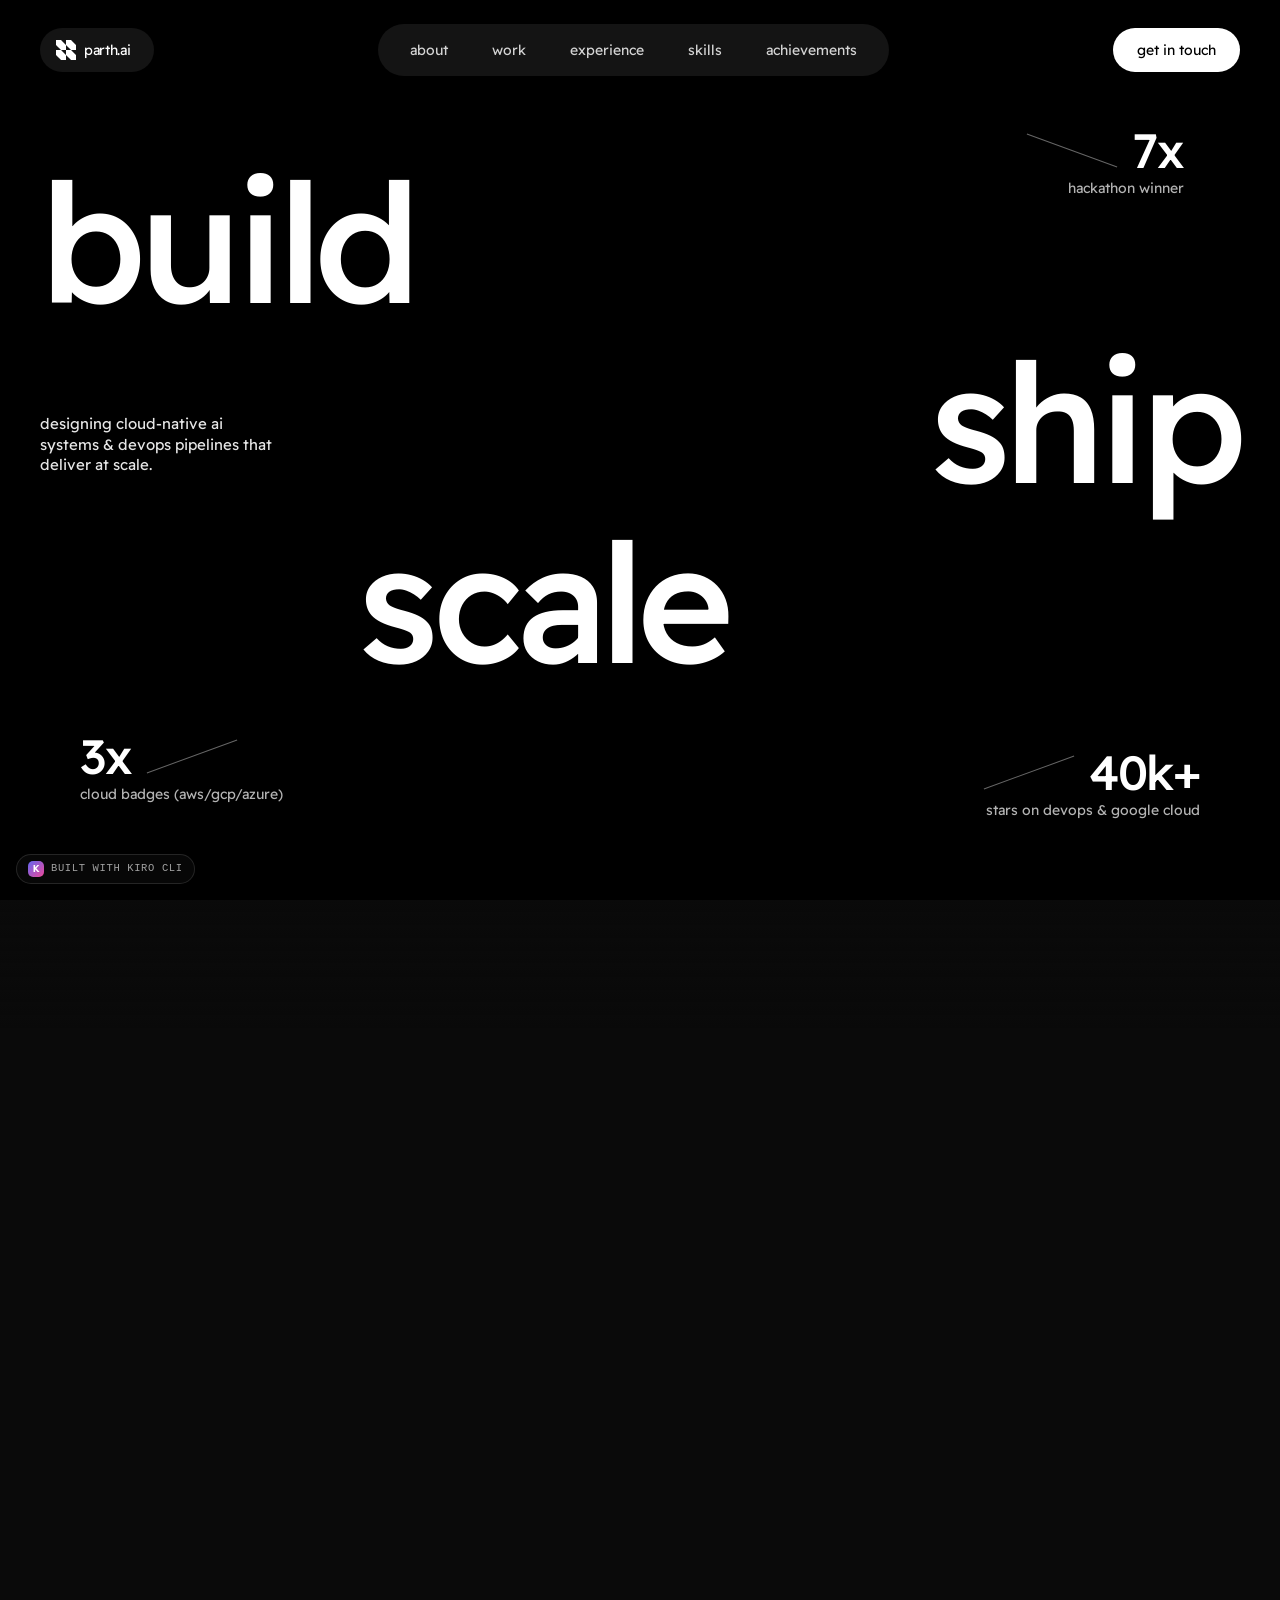
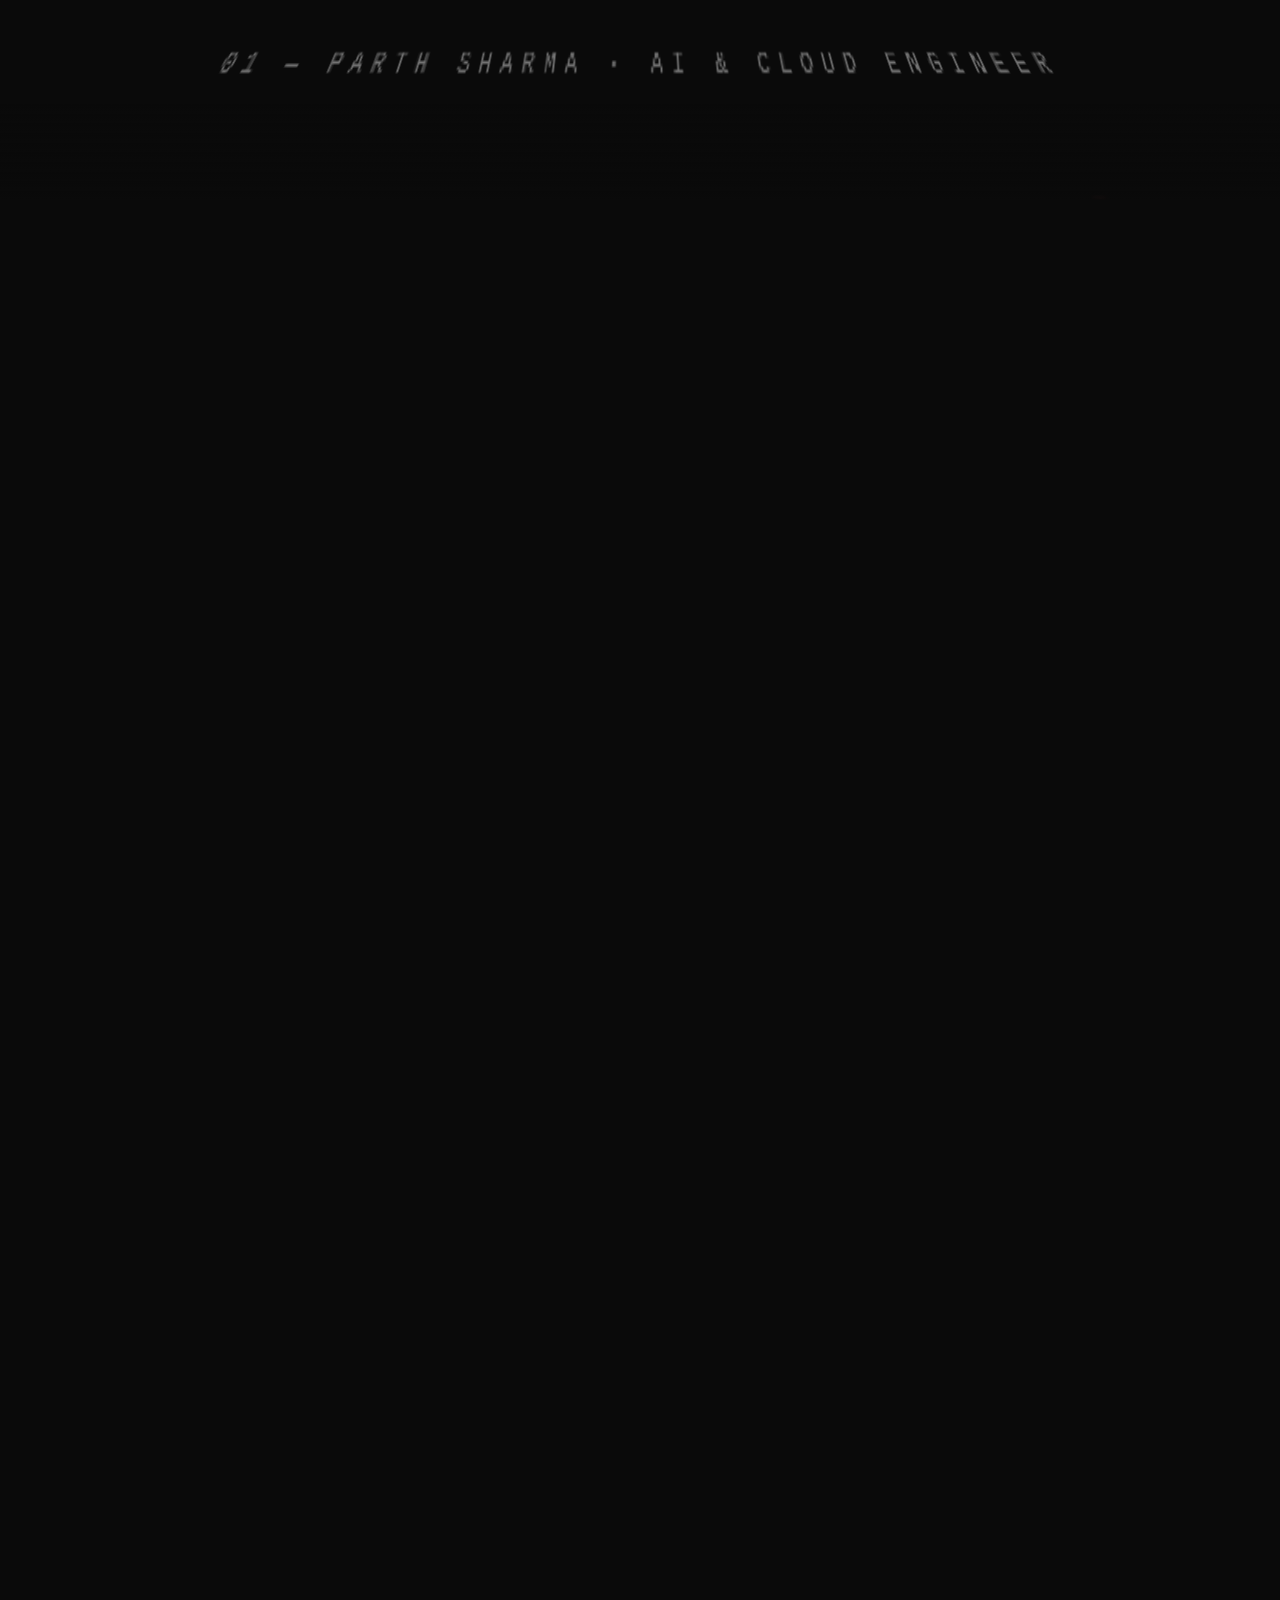
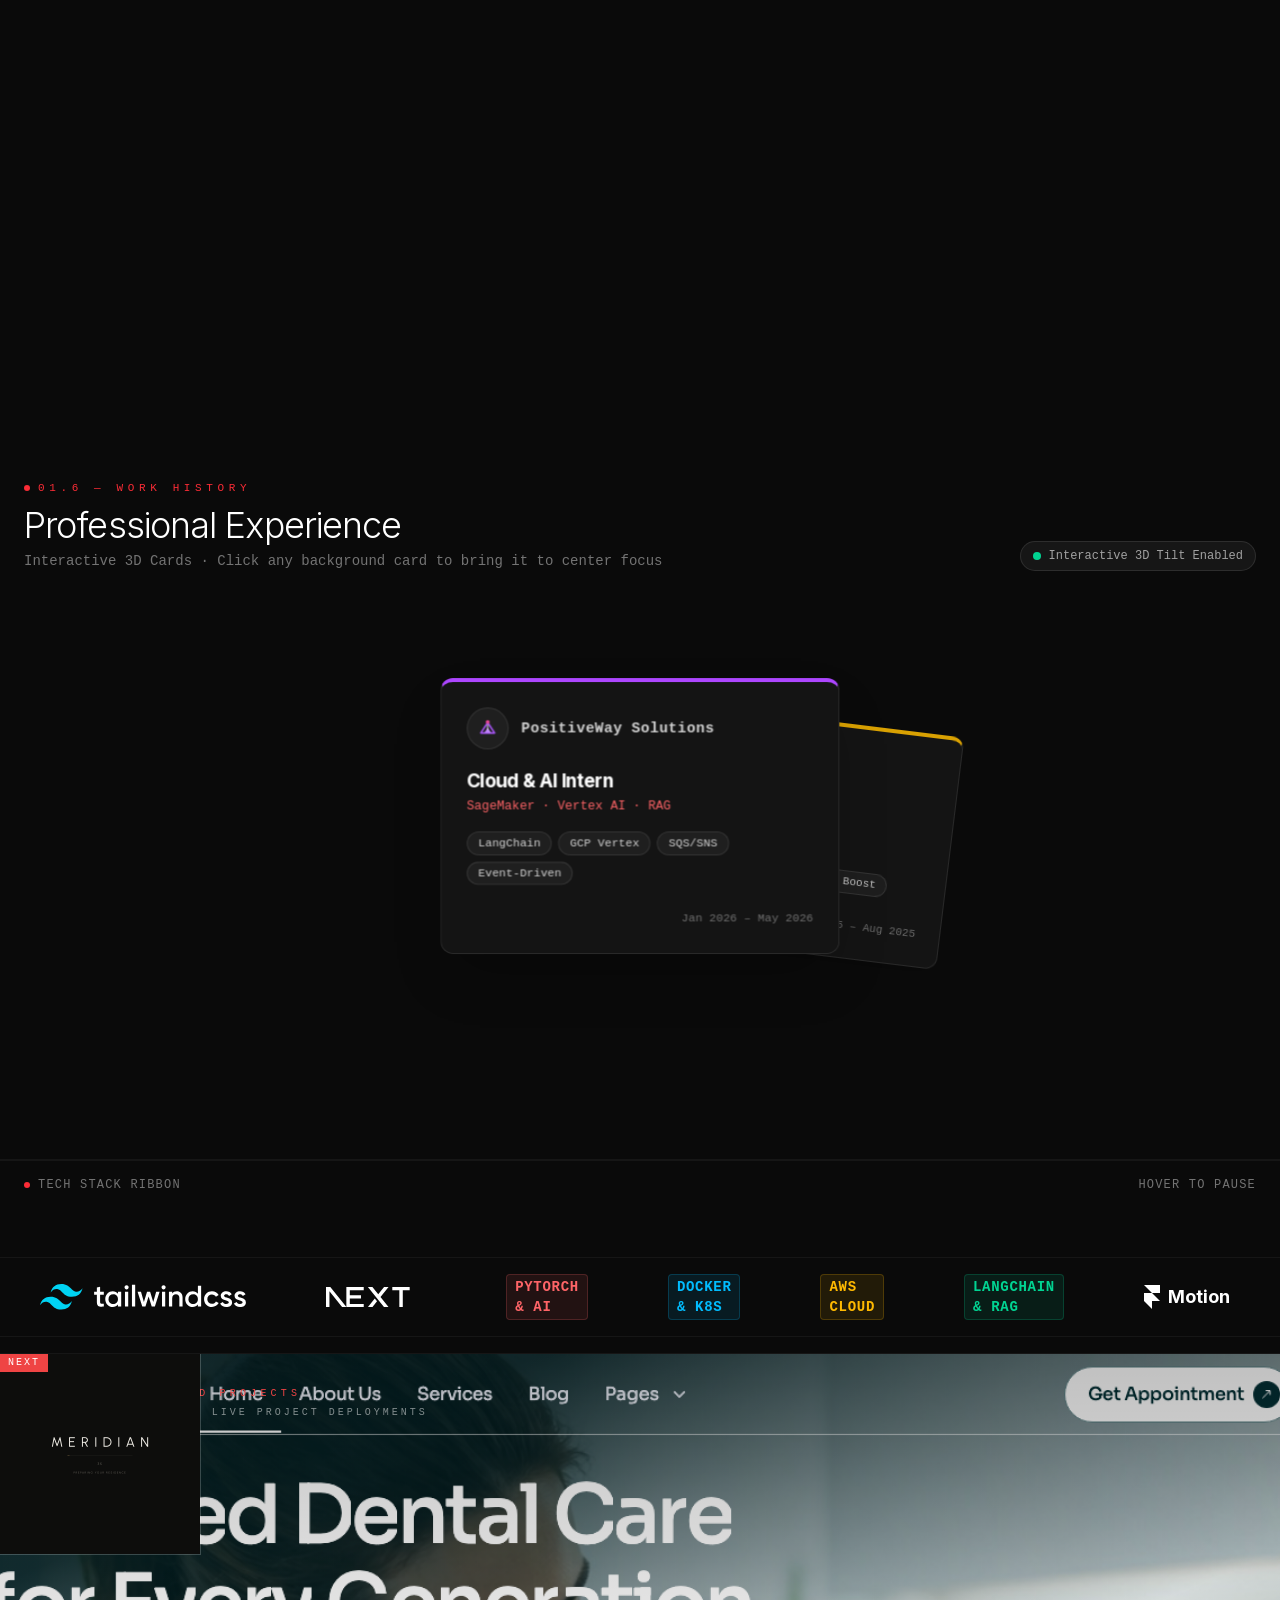
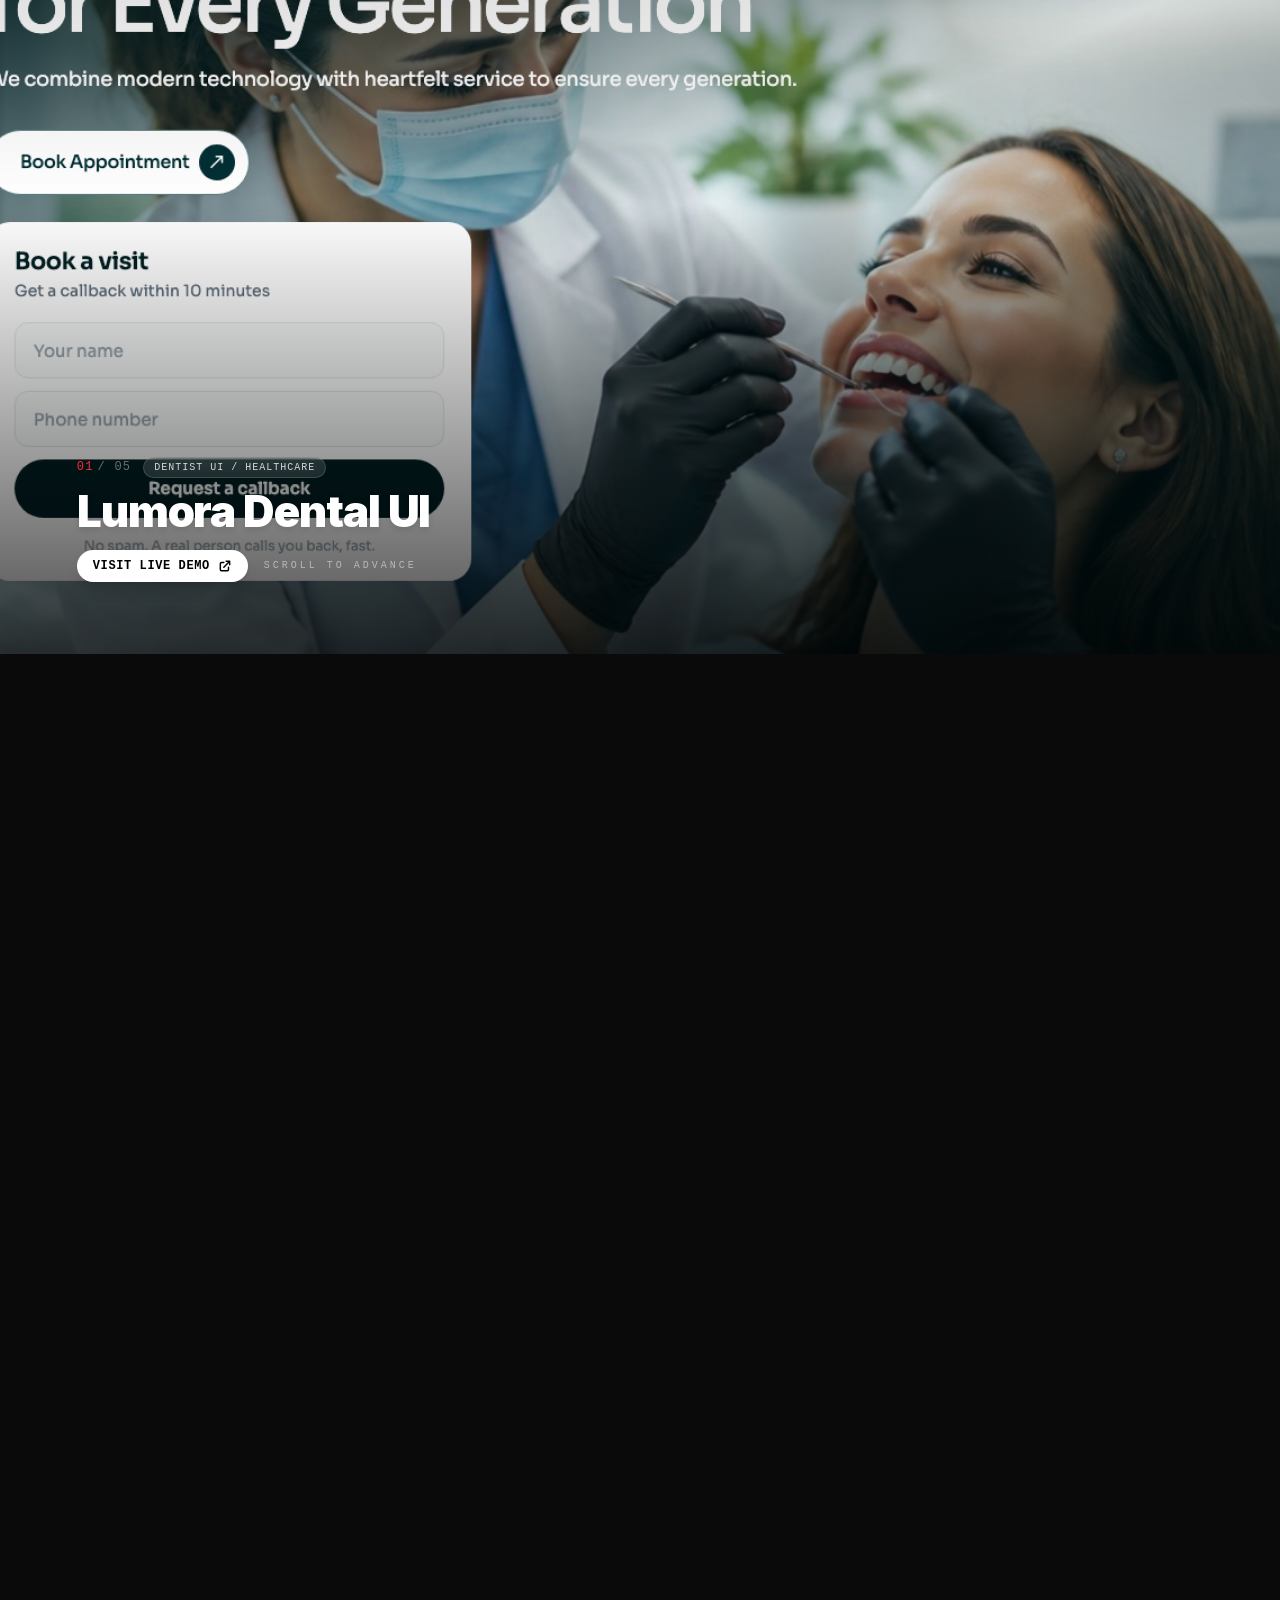
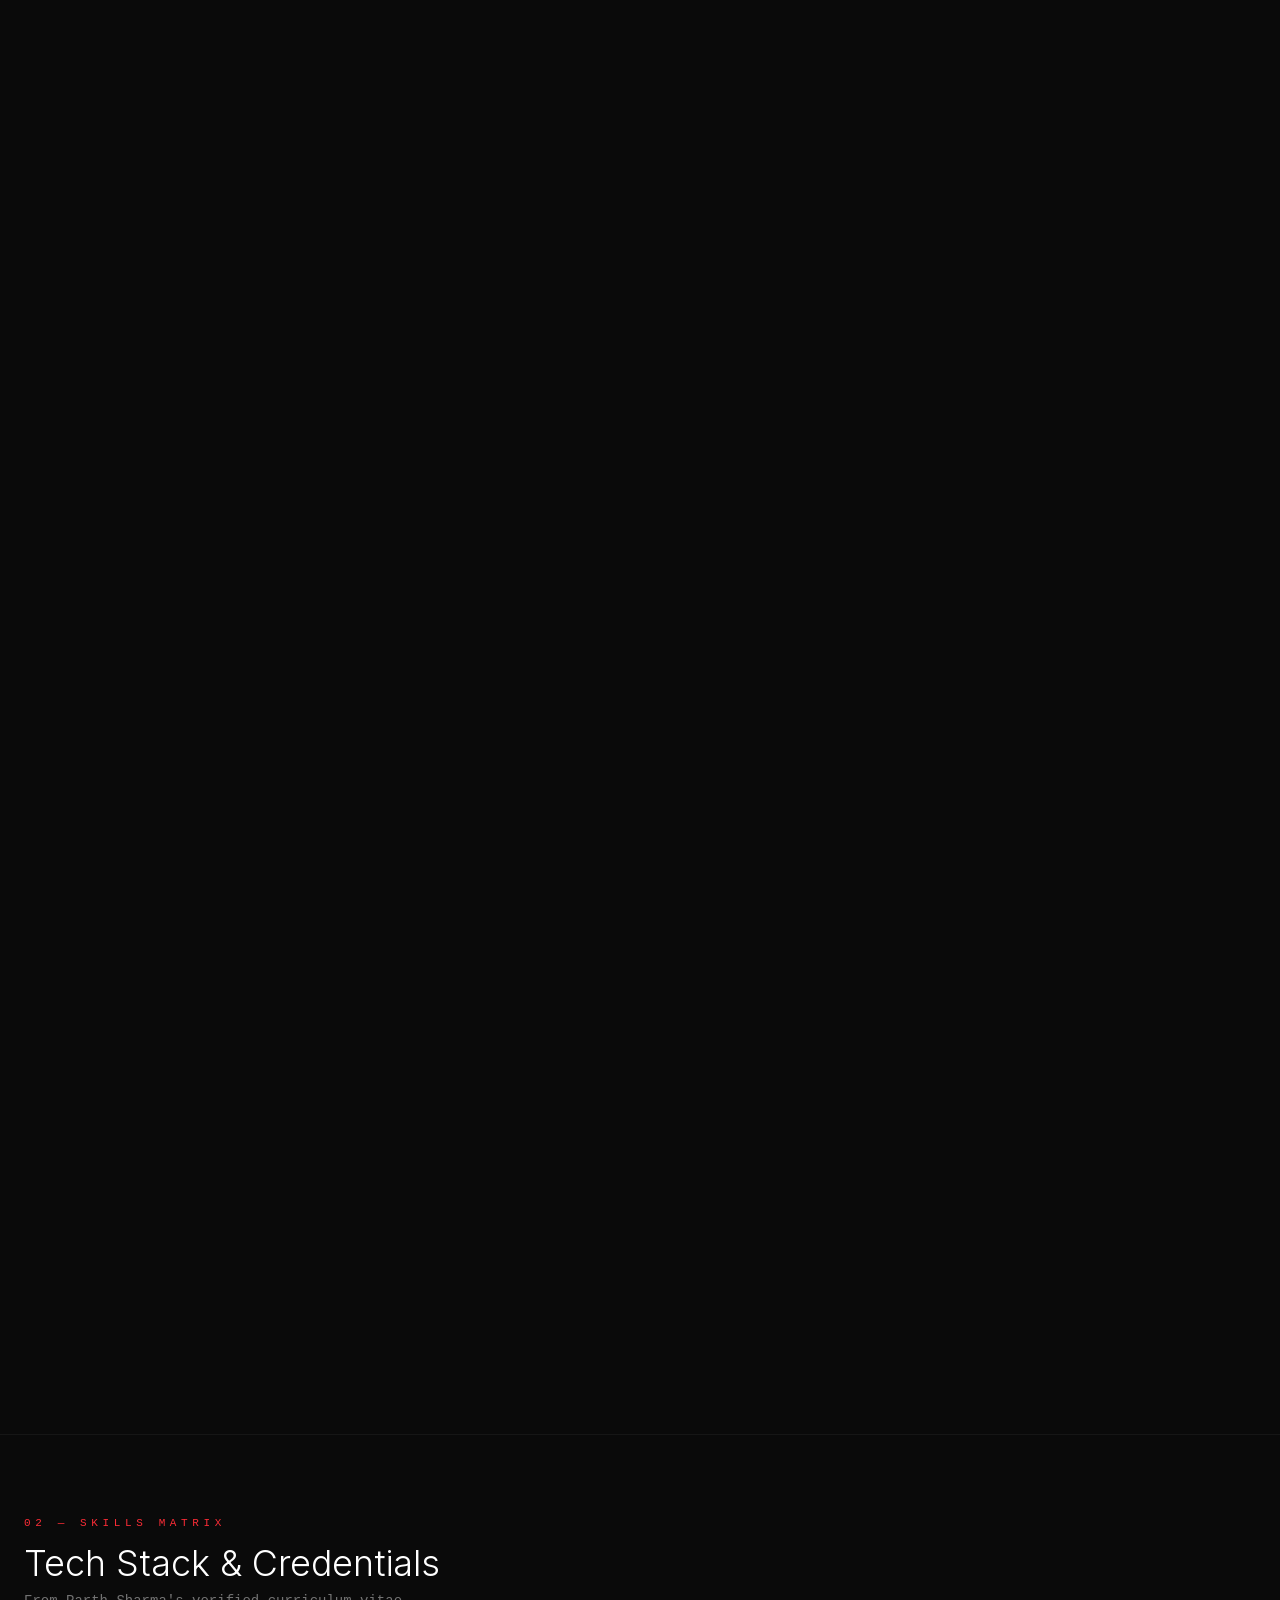
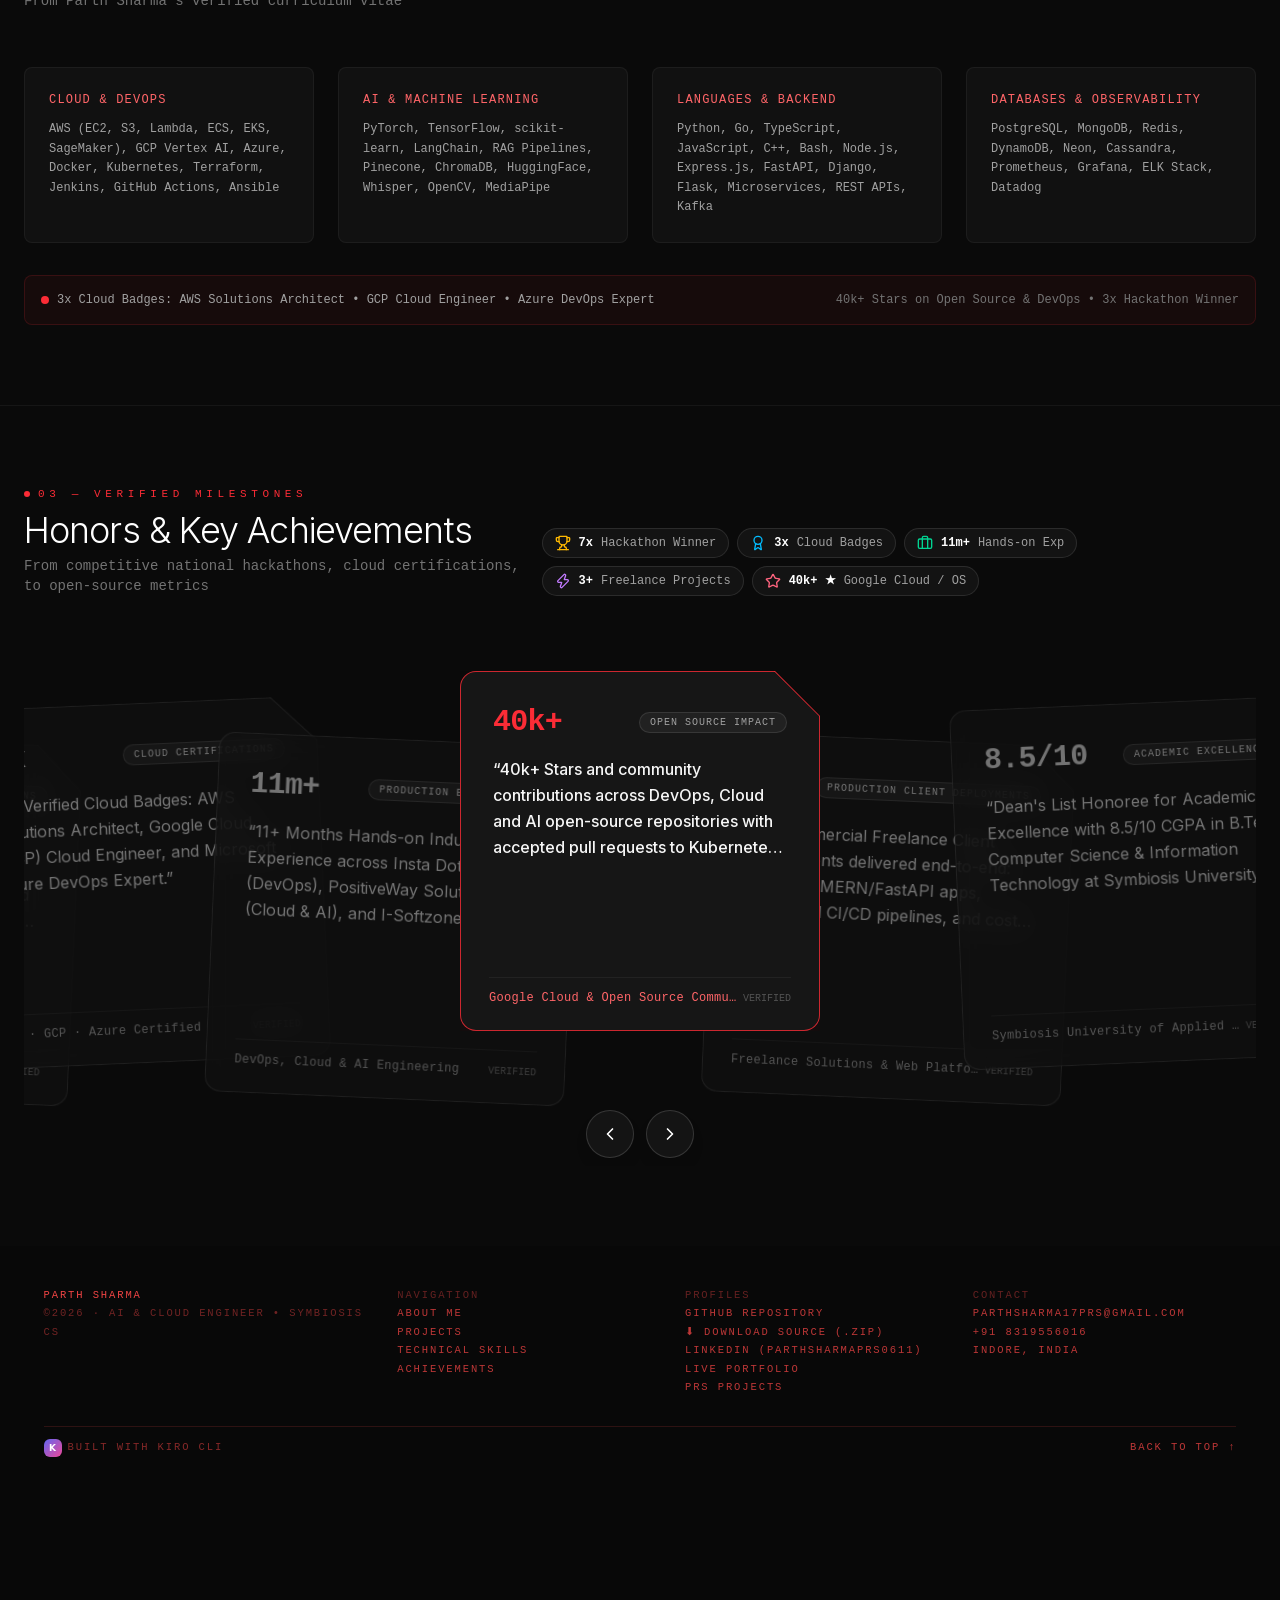
==== commit a4ff641b: "feat: interactive terminal creative feature, About Me anchor, GitHub repo link, download section, Ki" ====
--- a/index.html
+++ b/index.html
@@ -9,7 +9,7 @@
       </style><section class="hero-font relative h-screen w-full overflow-hidden bg-black"><video class="absolute inset-0 w-full h-full object-cover" autoPlay="" loop="" muted="" playsInline="" src="https://d8j0ntlcm91z4.cloudfront.net/user_38xzZboKViGWJOttwIXH07lWA1P/hf_20260418_063509_7d167302-4fd4-480b-8260-18ab572333d4.mp4"></video><div class="absolute inset-0 bg-black/35 z-[1]"></div><div class="absolute z-20 px-6 md:px-10 pt-6 top-0 left-0 right-0"><nav class="flex items-center justify-between gap-4"><div class="flex items-center gap-2 bg-neutral-900/90 backdrop-blur rounded-full pl-4 pr-6 py-3"><svg viewBox="0 0 256 256" class="h-5 w-5" fill="none"><path d="M 128 192 L 128 256 L 64.5 256 L 32 223 L 0 192 L 0 128 L 64 128 Z
                      M 256 192 L 256 256 L 192.5 256 L 160 223 L 128 192 L 128 128 L 192 128 Z
                      M 128 64 L 128 128 L 64.5 128 L 32 95 L 0 64 L 0 0 L 64 0 Z
-                     M 256 64 L 256 128 L 192.5 128 L 160 95 L 128 64 L 128 0 L 192 0 Z" fill="#ffffff"></path></svg><span class="text-white text-sm font-normal tracking-tight">parth.ai</span></div><div class="hidden md:flex items-center gap-1 bg-neutral-900/90 backdrop-blur rounded-full px-3 py-2"><a href="#projects" class="text-neutral-300 hover:text-white transition-colors text-sm px-5 py-2 rounded-full">work</a><a href="#experience" class="text-neutral-300 hover:text-white transition-colors text-sm px-5 py-2 rounded-full">experience</a><a href="#skills" class="text-neutral-300 hover:text-white transition-colors text-sm px-5 py-2 rounded-full">skills</a><a href="#achievements" class="text-neutral-300 hover:text-white transition-colors text-sm px-5 py-2 rounded-full">achievements</a></div><a href="mailto:parthsharma17prs@gmail.com"><button class="bg-white text-black text-sm font-normal rounded-full px-6 py-3 hover:bg-neutral-200 transition-colors">get in touch</button></a></nav></div><div class="relative h-full w-full z-10"><h1 class="hero-title absolute text-white font-medium text-[14vw] md:text-[13vw] left-4 md:left-10 top-[18%]">build</h1><div class="absolute right-6 md:right-24 top-[14%]"><div class="flex items-center gap-3 justify-end"><div class="hidden md:block h-px w-24 bg-white/40 rotate-[20deg]"></div><span class="text-4xl md:text-5xl font-medium tracking-tight text-white">7x</span></div><p class="text-xs md:text-sm text-white/70 mt-1 text-right">hackathon winner</p></div><h1 class="hero-title absolute text-white font-medium text-[14vw] md:text-[13vw] right-4 md:right-10 top-[38%]">ship</h1><p class="absolute left-6 md:left-10 top-[46%] max-w-[240px] text-[15px] leading-snug text-white/90">designing cloud-native ai systems &amp; devops pipelines that deliver at scale.</p><h1 class="hero-title absolute text-white font-medium text-[14vw] md:text-[13vw] left-[18%] md:left-[28%] top-[58%]">scale</h1><div class="pointer-events-none absolute bottom-0 left-0 right-0 h-48 bg-gradient-to-b from-transparent to-black"></div><div class="absolute left-6 md:left-20 bottom-20 md:bottom-24"><div class="flex items-center gap-3"><span class="text-4xl md:text-5xl font-medium tracking-tight text-white">3x</span><div class="hidden md:block h-px w-24 bg-white/40 rotate-[-20deg]"></div></div><p class="text-xs md:text-sm text-white/70 mt-1">cloud badges (aws/gcp/azure)</p></div><div class="absolute right-6 md:right-20 bottom-16 md:bottom-20"><div class="flex items-center gap-3 justify-end"><div class="hidden md:block h-px w-24 bg-white/40 rotate-[-20deg]"></div><span class="text-4xl md:text-5xl font-medium tracking-tight text-white">40k+</span></div><p class="text-xs md:text-sm text-white/70 mt-1 text-right">stars on devops &amp; google cloud</p></div></div></section></section><div class="relative z-20 h-[300vh] w-full bg-[#0a0a0a]"><div class="absolute left-1/2 top-[7%] grid -translate-x-1/2 content-start justify-items-center gap-6 text-center pointer-events-none select-none"><span class="relative max-w-[14ch] text-[10px] font-mono uppercase leading-tight tracking-[0.35em] text-neutral-600 after:absolute after:left-1/2 after:top-full after:mt-2 after:h-14 after:w-px after:bg-gradient-to-b after:from-transparent after:to-red-500/40 after:content-[&#x27;&#x27;]">scroll to reveal</span></div><div class="sticky top-0 flex h-screen w-full items-center justify-center overflow-hidden bg-[#0a0a0a]" style="transform-style:preserve-3d;perspective:220px"><div class="pointer-events-none absolute inset-x-0 top-0 h-32 z-10" style="background:linear-gradient(to bottom, #0a0a0a, transparent)"></div><div class="relative w-full max-w-5xl px-6 text-center text-5xl sm:text-6xl md:text-7xl font-black tracking-tight leading-[1.08] text-[#ef4444] select-none" style="transform-style:preserve-3d;transform:rotateX(28deg) translateY(560px) translateZ(10px)"><p class="mb-6 font-mono text-[11px] uppercase tracking-[0.45em] text-neutral-500 font-normal">01 — Parth Sharma · AI &amp; Cloud Engineer</p>B.Tech CS · Symbiosis · Indore — building cloud-native AI systems that ship. DevOps intern at InstaDot &amp; PositiveWay. Three hackathon wins. RAG pipelines, Kubernetes, PyTorch, AWS — from idea to prod.<div class="pointer-events-none absolute inset-x-0 bottom-0 h-[55%]" style="background:linear-gradient(to bottom, transparent, #0a0a0a)"></div></div><div class="pointer-events-none absolute inset-x-0 bottom-0 h-24 z-10" style="background:linear-gradient(to top, #0a0a0a, transparent)"></div></div></div><section class="relative z-20 w-full bg-[#0a0a0a] py-20 px-6 border-b border-white/5 overflow-hidden"><div class="max-w-7xl mx-auto"><div class="flex flex-col md:flex-row md:items-end justify-between gap-4 mb-12"><div><div class="flex items-center gap-2 mb-2"><span class="w-1.5 h-1.5 rounded-full bg-red-500 animate-pulse"></span><span class="font-mono text-[11px] uppercase tracking-[0.42em] text-red-500">01.6 — Work History</span></div><h2 class="text-3xl md:text-4xl font-light text-white tracking-tight">Professional Experience</h2><p class="text-neutral-500 text-sm mt-1.5 font-mono">Interactive 3D Cards · Click any background card to bring it to center focus</p></div><div class="hidden sm:flex items-center gap-2 px-3 py-1.5 rounded-full bg-white/5 border border-white/10 text-xs font-mono text-neutral-400"><span class="inline-block w-2 h-2 rounded-full bg-emerald-400"></span><span>Interactive 3D Tilt Enabled</span></div></div><div class="relative flex h-[460px] w-full items-center justify-center"><div class="relative h-full w-full max-w-4xl flex items-center justify-center" style="perspective:1200px"><div class="max-w-sm shrink-0 transform-gpu cursor-pointer overflow-hidden rounded-xl bg-[#141414] border border-white/10 p-6 shadow-xl transition-all duration-300 hover:shadow-2xl hover:border-white/20 border-t-4 border-t-blue-500 absolute left-0 right-0 top-1/6 mx-auto w-[340px] sm:w-[380px] rotate-[-7deg] translate-x-[-32%] translate-y-[8%] z-0 opacity-80 md:opacity-90 hover:opacity-100" aria-label="Experience: DevOps &amp; Cloud Intern at Insta Dot Analytics" tabindex="0" style="transform-style:preserve-3d;transform:none"><div style="transform:translateZ(24px)" class="space-y-4"><div class="flex items-center space-x-3"><div class="flex h-10 w-10 shrink-0 items-center justify-center rounded-full bg-white/5 border border-white/10 p-2 overflow-hidden"><svg viewBox="0 0 100 100" class="w-6 h-6" fill="none"><circle cx="50" cy="50" r="46" stroke="#38bdf8" stroke-width="6" stroke-dasharray="6 4"></circle><circle cx="50" cy="50" r="26" fill="#0284c7"></circle><circle cx="50" cy="50" r="10" fill="#ffffff"></circle><path d="M50 8 L50 24 M50 76 L50 92 M8 50 L24 50 M76 50 L92 50" stroke="#38bdf8" stroke-width="4" stroke-linecap="round"></path></svg></div><span class="font-semibold text-sm tracking-wide text-neutral-300 font-mono">Insta Dot Analytics</span></div><div><h3 class="text-lg font-bold text-white tracking-tight">DevOps &amp; Cloud Intern</h3><p class="text-xs font-mono text-red-400 mt-0.5">Terraform · K8s · CI/CD</p></div><div class="flex flex-wrap gap-1.5"><span class="rounded-full bg-white/5 border border-white/10 px-2.5 py-0.5 text-[11px] font-mono text-neutral-300">AWS</span><span class="rounded-full bg-white/5 border border-white/10 px-2.5 py-0.5 text-[11px] font-mono text-neutral-300">Jenkins</span><span class="rounded-full bg-white/5 border border-white/10 px-2.5 py-0.5 text-[11px] font-mono text-neutral-300">Kubernetes</span><span class="rounded-full bg-white/5 border border-white/10 px-2.5 py-0.5 text-[11px] font-mono text-neutral-300">-35% Cloud Cost</span></div><div class="pt-2 text-right text-[11px] font-mono text-neutral-500">June 2026 – Aug 2026</div></div></div><div class="max-w-sm shrink-0 transform-gpu cursor-pointer overflow-hidden rounded-xl bg-[#141414] border border-white/10 p-6 transition-all duration-300 hover:shadow-2xl hover:border-white/20 border-t-4 border-t-purple-500 absolute left-0 right-0 top-1/6 mx-auto w-[340px] sm:w-[380px] rotate-[0deg] translate-y-[-4%] z-20 shadow-2xl scale-105" aria-label="Experience: Cloud &amp; AI Intern at PositiveWay Solutions" tabindex="0" style="transform-style:preserve-3d;transform:none"><div style="transform:translateZ(24px)" class="space-y-4"><div class="flex items-center space-x-3"><div class="flex h-10 w-10 shrink-0 items-center justify-center rounded-full bg-white/5 border border-white/10 p-2 overflow-hidden"><svg viewBox="0 0 100 100" class="w-6 h-6" fill="none"><path d="M20 70 L50 25 L80 70 Z" stroke="#a855f7" stroke-width="7" stroke-linejoin="round"></path><path d="M35 70 L50 48 L65 70 Z" fill="#c084fc"></path><circle cx="50" cy="22" r="8" fill="#ec4899"></circle><path d="M50 35 L50 55" stroke="#ffffff" stroke-width="4" stroke-linecap="round"></path></svg></div><span class="font-semibold text-sm tracking-wide text-neutral-300 font-mono">PositiveWay Solutions</span></div><div><h3 class="text-lg font-bold text-white tracking-tight">Cloud &amp; AI Intern</h3><p class="text-xs font-mono text-red-400 mt-0.5">SageMaker · Vertex AI · RAG</p></div><div class="flex flex-wrap gap-1.5"><span class="rounded-full bg-white/5 border border-white/10 px-2.5 py-0.5 text-[11px] font-mono text-neutral-300">LangChain</span><span class="rounded-full bg-white/5 border border-white/10 px-2.5 py-0.5 text-[11px] font-mono text-neutral-300">GCP Vertex</span><span class="rounded-full bg-white/5 border border-white/10 px-2.5 py-0.5 text-[11px] font-mono text-neutral-300">SQS/SNS</span><span class="rounded-full bg-white/5 border border-white/10 px-2.5 py-0.5 text-[11px] font-mono text-neutral-300">Event-Driven</span></div><div class="pt-2 text-right text-[11px] font-mono text-neutral-500">Jan 2026 – May 2026</div></div></div><div class="max-w-sm shrink-0 transform-gpu cursor-pointer overflow-hidden rounded-xl bg-[#141414] border border-white/10 p-6 shadow-xl transition-all duration-300 hover:shadow-2xl hover:border-white/20 border-t-4 border-t-yellow-500 absolute left-0 right-0 top-1/6 mx-auto w-[340px] sm:w-[380px] rotate-[7deg] translate-x-[32%] translate-y-[8%] z-10 opacity-80 md:opacity-90 hover:opacity-100" aria-label="Experience: Full Stack Developer Intern at I-Softzone" tabindex="0" style="transform-style:preserve-3d;transform:none"><div style="transform:translateZ(24px)" class="space-y-4"><div class="flex items-center space-x-3"><div class="flex h-10 w-10 shrink-0 items-center justify-center rounded-full bg-white/5 border border-white/10 p-2 overflow-hidden"><svg viewBox="0 0 100 100" class="w-6 h-6" fill="none"><rect x="15" y="15" width="70" height="70" rx="16" fill="#eab308"></rect><path d="M35 32 L65 32 M50 32 L50 68 M35 68 L65 68" stroke="#171717" stroke-width="8" stroke-linecap="round" stroke-linejoin="round"></path><circle cx="70" cy="30" r="5" fill="#ef4444"></circle></svg></div><span class="font-semibold text-sm tracking-wide text-neutral-300 font-mono">I-Softzone</span></div><div><h3 class="text-lg font-bold text-white tracking-tight">Full Stack Developer Intern</h3><p class="text-xs font-mono text-red-400 mt-0.5">React · PostgreSQL · REST</p></div><div class="flex flex-wrap gap-1.5"><span class="rounded-full bg-white/5 border border-white/10 px-2.5 py-0.5 text-[11px] font-mono text-neutral-300">React.js</span><span class="rounded-full bg-white/5 border border-white/10 px-2.5 py-0.5 text-[11px] font-mono text-neutral-300">PostgreSQL</span><span class="rounded-full bg-white/5 border border-white/10 px-2.5 py-0.5 text-[11px] font-mono text-neutral-300">+40% Perf Boost</span></div><div class="pt-2 text-right text-[11px] font-mono text-neutral-500">June 2025 – Aug 2025</div></div></div></div></div></div></section><section class="relative z-20 w-full bg-[#0a0a0a] border-y border-white/5 py-4 overflow-hidden"><div class="max-w-7xl mx-auto px-6 mb-2 flex items-center justify-between text-xs font-mono text-neutral-500 uppercase tracking-widest"><span class="flex items-center gap-2"><span class="w-1.5 h-1.5 rounded-full bg-red-500 animate-pulse"></span>Tech Stack Ribbon</span><span>Hover to pause</span></div><div class="w-full overflow-hidden sm:mt-16 mt-8 z-20"><style>
+                     M 256 64 L 256 128 L 192.5 128 L 160 95 L 128 64 L 128 0 L 192 0 Z" fill="#ffffff"></path></svg><span class="text-white text-sm font-normal tracking-tight">parth.ai</span></div><div class="hidden md:flex items-center gap-1 bg-neutral-900/90 backdrop-blur rounded-full px-3 py-2"><a href="#about" class="text-neutral-300 hover:text-white transition-colors text-sm px-5 py-2 rounded-full">about</a><a href="#projects" class="text-neutral-300 hover:text-white transition-colors text-sm px-5 py-2 rounded-full">work</a><a href="#experience" class="text-neutral-300 hover:text-white transition-colors text-sm px-5 py-2 rounded-full">experience</a><a href="#skills" class="text-neutral-300 hover:text-white transition-colors text-sm px-5 py-2 rounded-full">skills</a><a href="#achievements" class="text-neutral-300 hover:text-white transition-colors text-sm px-5 py-2 rounded-full">achievements</a></div><a href="mailto:parthsharma17prs@gmail.com"><button class="bg-white text-black text-sm font-normal rounded-full px-6 py-3 hover:bg-neutral-200 transition-colors">get in touch</button></a></nav></div><div class="relative h-full w-full z-10"><h1 class="hero-title absolute text-white font-medium text-[14vw] md:text-[13vw] left-4 md:left-10 top-[18%]">build</h1><div class="absolute right-6 md:right-24 top-[14%]"><div class="flex items-center gap-3 justify-end"><div class="hidden md:block h-px w-24 bg-white/40 rotate-[20deg]"></div><span class="text-4xl md:text-5xl font-medium tracking-tight text-white">7x</span></div><p class="text-xs md:text-sm text-white/70 mt-1 text-right">hackathon winner</p></div><h1 class="hero-title absolute text-white font-medium text-[14vw] md:text-[13vw] right-4 md:right-10 top-[38%]">ship</h1><p class="absolute left-6 md:left-10 top-[46%] max-w-[240px] text-[15px] leading-snug text-white/90">designing cloud-native ai systems &amp; devops pipelines that deliver at scale.</p><h1 class="hero-title absolute text-white font-medium text-[14vw] md:text-[13vw] left-[18%] md:left-[28%] top-[58%]">scale</h1><div class="pointer-events-none absolute bottom-0 left-0 right-0 h-48 bg-gradient-to-b from-transparent to-black"></div><div class="absolute left-6 md:left-20 bottom-20 md:bottom-24"><div class="flex items-center gap-3"><span class="text-4xl md:text-5xl font-medium tracking-tight text-white">3x</span><div class="hidden md:block h-px w-24 bg-white/40 rotate-[-20deg]"></div></div><p class="text-xs md:text-sm text-white/70 mt-1">cloud badges (aws/gcp/azure)</p></div><div class="absolute right-6 md:right-20 bottom-16 md:bottom-20"><div class="flex items-center gap-3 justify-end"><div class="hidden md:block h-px w-24 bg-white/40 rotate-[-20deg]"></div><span class="text-4xl md:text-5xl font-medium tracking-tight text-white">40k+</span></div><p class="text-xs md:text-sm text-white/70 mt-1 text-right">stars on devops &amp; google cloud</p></div></div></section></section><div id="about" class="relative z-20 h-[300vh] w-full bg-[#0a0a0a]"><div class="absolute left-1/2 top-[7%] grid -translate-x-1/2 content-start justify-items-center gap-6 text-center pointer-events-none select-none"><span class="relative max-w-[14ch] text-[10px] font-mono uppercase leading-tight tracking-[0.35em] text-neutral-600 after:absolute after:left-1/2 after:top-full after:mt-2 after:h-14 after:w-px after:bg-gradient-to-b after:from-transparent after:to-red-500/40 after:content-[&#x27;&#x27;]">scroll to reveal</span></div><div class="sticky top-0 flex h-screen w-full items-center justify-center overflow-hidden bg-[#0a0a0a]" style="transform-style:preserve-3d;perspective:220px"><div class="pointer-events-none absolute inset-x-0 top-0 h-32 z-10" style="background:linear-gradient(to bottom, #0a0a0a, transparent)"></div><div class="relative w-full max-w-5xl px-6 text-center text-5xl sm:text-6xl md:text-7xl font-black tracking-tight leading-[1.08] text-[#ef4444] select-none" style="transform-style:preserve-3d;transform:rotateX(28deg) translateY(560px) translateZ(10px)"><p class="mb-6 font-mono text-[11px] uppercase tracking-[0.45em] text-neutral-500 font-normal">01 — Parth Sharma · AI &amp; Cloud Engineer</p>B.Tech CS · Symbiosis · Indore — building cloud-native AI systems that ship. DevOps intern at InstaDot &amp; PositiveWay. Three hackathon wins. RAG pipelines, Kubernetes, PyTorch, AWS — from idea to prod.<div class="pointer-events-none absolute inset-x-0 bottom-0 h-[55%]" style="background:linear-gradient(to bottom, transparent, #0a0a0a)"></div></div><div class="pointer-events-none absolute inset-x-0 bottom-0 h-24 z-10" style="background:linear-gradient(to top, #0a0a0a, transparent)"></div></div></div><section class="relative z-20 w-full bg-[#0a0a0a] py-20 px-6 border-b border-white/5 overflow-hidden"><div class="max-w-7xl mx-auto"><div class="flex flex-col md:flex-row md:items-end justify-between gap-4 mb-12"><div><div class="flex items-center gap-2 mb-2"><span class="w-1.5 h-1.5 rounded-full bg-red-500 animate-pulse"></span><span class="font-mono text-[11px] uppercase tracking-[0.42em] text-red-500">01.6 — Work History</span></div><h2 class="text-3xl md:text-4xl font-light text-white tracking-tight">Professional Experience</h2><p class="text-neutral-500 text-sm mt-1.5 font-mono">Interactive 3D Cards · Click any background card to bring it to center focus</p></div><div class="hidden sm:flex items-center gap-2 px-3 py-1.5 rounded-full bg-white/5 border border-white/10 text-xs font-mono text-neutral-400"><span class="inline-block w-2 h-2 rounded-full bg-emerald-400"></span><span>Interactive 3D Tilt Enabled</span></div></div><div class="relative flex h-[460px] w-full items-center justify-center"><div class="relative h-full w-full max-w-4xl flex items-center justify-center" style="perspective:1200px"><div class="max-w-sm shrink-0 transform-gpu cursor-pointer overflow-hidden rounded-xl bg-[#141414] border border-white/10 p-6 shadow-xl transition-all duration-300 hover:shadow-2xl hover:border-white/20 border-t-4 border-t-blue-500 absolute left-0 right-0 top-1/6 mx-auto w-[340px] sm:w-[380px] rotate-[-7deg] translate-x-[-32%] translate-y-[8%] z-0 opacity-80 md:opacity-90 hover:opacity-100" aria-label="Experience: DevOps &amp; Cloud Intern at Insta Dot Analytics" tabindex="0" style="transform-style:preserve-3d;transform:none"><div style="transform:translateZ(24px)" class="space-y-4"><div class="flex items-center space-x-3"><div class="flex h-10 w-10 shrink-0 items-center justify-center rounded-full bg-white/5 border border-white/10 p-2 overflow-hidden"><svg viewBox="0 0 100 100" class="w-6 h-6" fill="none"><circle cx="50" cy="50" r="46" stroke="#38bdf8" stroke-width="6" stroke-dasharray="6 4"></circle><circle cx="50" cy="50" r="26" fill="#0284c7"></circle><circle cx="50" cy="50" r="10" fill="#ffffff"></circle><path d="M50 8 L50 24 M50 76 L50 92 M8 50 L24 50 M76 50 L92 50" stroke="#38bdf8" stroke-width="4" stroke-linecap="round"></path></svg></div><span class="font-semibold text-sm tracking-wide text-neutral-300 font-mono">Insta Dot Analytics</span></div><div><h3 class="text-lg font-bold text-white tracking-tight">DevOps &amp; Cloud Intern</h3><p class="text-xs font-mono text-red-400 mt-0.5">Terraform · K8s · CI/CD</p></div><div class="flex flex-wrap gap-1.5"><span class="rounded-full bg-white/5 border border-white/10 px-2.5 py-0.5 text-[11px] font-mono text-neutral-300">AWS</span><span class="rounded-full bg-white/5 border border-white/10 px-2.5 py-0.5 text-[11px] font-mono text-neutral-300">Jenkins</span><span class="rounded-full bg-white/5 border border-white/10 px-2.5 py-0.5 text-[11px] font-mono text-neutral-300">Kubernetes</span><span class="rounded-full bg-white/5 border border-white/10 px-2.5 py-0.5 text-[11px] font-mono text-neutral-300">-35% Cloud Cost</span></div><div class="pt-2 text-right text-[11px] font-mono text-neutral-500">June 2026 – Aug 2026</div></div></div><div class="max-w-sm shrink-0 transform-gpu cursor-pointer overflow-hidden rounded-xl bg-[#141414] border border-white/10 p-6 transition-all duration-300 hover:shadow-2xl hover:border-white/20 border-t-4 border-t-purple-500 absolute left-0 right-0 top-1/6 mx-auto w-[340px] sm:w-[380px] rotate-[0deg] translate-y-[-4%] z-20 shadow-2xl scale-105" aria-label="Experience: Cloud &amp; AI Intern at PositiveWay Solutions" tabindex="0" style="transform-style:preserve-3d;transform:none"><div style="transform:translateZ(24px)" class="space-y-4"><div class="flex items-center space-x-3"><div class="flex h-10 w-10 shrink-0 items-center justify-center rounded-full bg-white/5 border border-white/10 p-2 overflow-hidden"><svg viewBox="0 0 100 100" class="w-6 h-6" fill="none"><path d="M20 70 L50 25 L80 70 Z" stroke="#a855f7" stroke-width="7" stroke-linejoin="round"></path><path d="M35 70 L50 48 L65 70 Z" fill="#c084fc"></path><circle cx="50" cy="22" r="8" fill="#ec4899"></circle><path d="M50 35 L50 55" stroke="#ffffff" stroke-width="4" stroke-linecap="round"></path></svg></div><span class="font-semibold text-sm tracking-wide text-neutral-300 font-mono">PositiveWay Solutions</span></div><div><h3 class="text-lg font-bold text-white tracking-tight">Cloud &amp; AI Intern</h3><p class="text-xs font-mono text-red-400 mt-0.5">SageMaker · Vertex AI · RAG</p></div><div class="flex flex-wrap gap-1.5"><span class="rounded-full bg-white/5 border border-white/10 px-2.5 py-0.5 text-[11px] font-mono text-neutral-300">LangChain</span><span class="rounded-full bg-white/5 border border-white/10 px-2.5 py-0.5 text-[11px] font-mono text-neutral-300">GCP Vertex</span><span class="rounded-full bg-white/5 border border-white/10 px-2.5 py-0.5 text-[11px] font-mono text-neutral-300">SQS/SNS</span><span class="rounded-full bg-white/5 border border-white/10 px-2.5 py-0.5 text-[11px] font-mono text-neutral-300">Event-Driven</span></div><div class="pt-2 text-right text-[11px] font-mono text-neutral-500">Jan 2026 – May 2026</div></div></div><div class="max-w-sm shrink-0 transform-gpu cursor-pointer overflow-hidden rounded-xl bg-[#141414] border border-white/10 p-6 shadow-xl transition-all duration-300 hover:shadow-2xl hover:border-white/20 border-t-4 border-t-yellow-500 absolute left-0 right-0 top-1/6 mx-auto w-[340px] sm:w-[380px] rotate-[7deg] translate-x-[32%] translate-y-[8%] z-10 opacity-80 md:opacity-90 hover:opacity-100" aria-label="Experience: Full Stack Developer Intern at I-Softzone" tabindex="0" style="transform-style:preserve-3d;transform:none"><div style="transform:translateZ(24px)" class="space-y-4"><div class="flex items-center space-x-3"><div class="flex h-10 w-10 shrink-0 items-center justify-center rounded-full bg-white/5 border border-white/10 p-2 overflow-hidden"><svg viewBox="0 0 100 100" class="w-6 h-6" fill="none"><rect x="15" y="15" width="70" height="70" rx="16" fill="#eab308"></rect><path d="M35 32 L65 32 M50 32 L50 68 M35 68 L65 68" stroke="#171717" stroke-width="8" stroke-linecap="round" stroke-linejoin="round"></path><circle cx="70" cy="30" r="5" fill="#ef4444"></circle></svg></div><span class="font-semibold text-sm tracking-wide text-neutral-300 font-mono">I-Softzone</span></div><div><h3 class="text-lg font-bold text-white tracking-tight">Full Stack Developer Intern</h3><p class="text-xs font-mono text-red-400 mt-0.5">React · PostgreSQL · REST</p></div><div class="flex flex-wrap gap-1.5"><span class="rounded-full bg-white/5 border border-white/10 px-2.5 py-0.5 text-[11px] font-mono text-neutral-300">React.js</span><span class="rounded-full bg-white/5 border border-white/10 px-2.5 py-0.5 text-[11px] font-mono text-neutral-300">PostgreSQL</span><span class="rounded-full bg-white/5 border border-white/10 px-2.5 py-0.5 text-[11px] font-mono text-neutral-300">+40% Perf Boost</span></div><div class="pt-2 text-right text-[11px] font-mono text-neutral-500">June 2025 – Aug 2025</div></div></div></div></div></div></section><section class="relative z-20 w-full bg-[#0a0a0a] border-y border-white/5 py-4 overflow-hidden"><div class="max-w-7xl mx-auto px-6 mb-2 flex items-center justify-between text-xs font-mono text-neutral-500 uppercase tracking-widest"><span class="flex items-center gap-2"><span class="w-1.5 h-1.5 rounded-full bg-red-500 animate-pulse"></span>Tech Stack Ribbon</span><span>Hover to pause</span></div><div class="w-full overflow-hidden sm:mt-16 mt-8 z-20"><style>
         @keyframes marquee {
           from { transform: translateX(0%); }
           to { transform: translateX(-50%); }
@@ -83,4 +83,71 @@
 @media (prefers-reduced-motion: reduce) {
   .hwf-col a, .hwf-up { transition: none; }
 }
-</style><canvas aria-hidden="true"></canvas><span class="hwf-sr">parth</span><div class="hwf-top"><div class="hwf-brand"><strong>Parth Sharma</strong><span>©2026 · AI &amp; Cloud Engineer • Symbiosis CS</span></div><nav class="hwf-col" aria-label="Navigation"><h3>Navigation</h3><ul><li><a href="#hero">Hero</a></li><li><a href="#projects">Projects</a></li><li><a href="#skills">Technical Skills</a></li><li><a href="#achievements">Achievements</a></li></ul></nav><nav class="hwf-col" aria-label="Profiles"><h3>Profiles</h3><ul><li><a href="https://github.com/parthsharma17prs">GitHub (@parthsharma17prs)</a></li><li><a href="https://linkedin.com/in/parthsharmaprs0611">LinkedIn (parthsharmaprs0611)</a></li><li><a href="https://parth-sharma-portfolio-six.vercel.app">Live Portfolio</a></li><li><a href="https://prsprojects.gt.tc">PRS Projects</a></li></ul></nav><nav class="hwf-col" aria-label="Contact"><h3>Contact</h3><ul><li><a href="mailto:parthsharma17prs@gmail.com">parthsharma17prs@gmail.com</a></li><li><a href="tel:+918319556016">+91 8319556016</a></li><li><a href="#">Indore, India</a></li></ul></nav></div><div class="hwf-rule"><span style="margin-right:auto;display:inline-flex;align-items:center;gap:6px;font-family:var(--hwf-mono);font-size:10.5px;letter-spacing:.18em;text-transform:uppercase;color:color-mix(in srgb, var(--hwf-ink) 55%, transparent);"><span style="display:inline-flex;align-items:center;justify-content:center;width:18px;height:18px;border-radius:6px;background:linear-gradient(135deg,#6366f1,#ec4899);color:#fff;font-size:9px;font-weight:700;letter-spacing:0;font-family:system-ui,sans-serif;">K</span>Built with Kiro&nbsp;CLI</span><button type="button" class="hwf-up">Back to top ↑</button></div></footer></section></div><!--$--><!--/$--><script id="_R_">(globalThis["TURBOPACK"] || (globalThis["TURBOPACK"] = [])).push({"otherChunks":["static/chunks/3cfn99dbrcvvp.js","static/chunks/24oq267qibdq3.js","static/chunks/3wbm-994r45kr.js"],"runtimeModuleIds":[94553]});</script><script src="/_next/static/chunks/3cfn99dbrcvvp.js" async=""></script><script>(self.__next_f=self.__next_f||[]).push([0])</script><script>self.__next_f.push([1,"1:\"$Sreact.fragment\"\n2:\"/_next/static/chunks/42onvq6nokjl2.js\"\n3:I[39756,[\"$2\"],\"default\"]\n4:I[37457,[\"$2\"],\"default\"]\n6:\"/_next/static/chunks/1gvxwqmuj57en.js\"\n7:I[3026,[\"$2\",\"$6\"],\"default\"]\n8:I[69502,[\"$2\",\"$6\"],\"default\"]\n9:I[72857,[\"$2\",\"$6\"],\"default\"]\na:I[98242,[\"$2\",\"$6\"],\"MarqueeDemo\"]\nb:I[47999,[\"$2\",\"$6\"],\"default\"]\n14:\"ViewportBoundary\"\n15:I[97367,[\"$2\"],\"$14\"]\n17:\"MetadataBoundary\"\n18:I[97367,[\"$2\"],\"$17\"]\n19:\"$Sreact.suspense\"\n1b:I[68027,[\"$2\"],\"default\",1]\n:HL[\"/_next/static/chunks/0_luuuemr1il_.css\",\"style\"]\n:HL[\"/_next/static/media/07c7676b89ed2778-s.p.2bn3s6zvc0dyp.woff2\",\"font\",{\"crossOrigin\":\"\",\"type\":\"font/woff2\"}]\n:HL[\"/_next/static/media/c0680f1bdb3a2e90-s.p.1gsd1jahc5dg_.woff2\",\"font\",{\"crossOrigin\":\"\",\"type\":\"font/woff2\"}]\n5:[[\"children\",{\"s\":\"__PAGE__\",\"h\":512,\"d\":{\"r\":[\"$\",\"$1\",\"c\",{\"children\":[[\"$\",\"div\",null,{\"className\":\"relative w-full min-h-screen bg-[#0a0a0a] text-white selection:bg-red-500/20 selection:text-red-400\",\"children\":[[\"$\",\"section\",null,{\"id\":\"hero\",\"className\":\"w-full\",\"children\":[\"$\",\"$L7\",null,{}]}],[\"$\",\"$L8\",null,{}],[\"$\",\"$L9\",null,{}],[\"$\",\"section\",null,{\"className\":\"relative z-20 w-full bg-[#0a0a0a] border-y border-white/5 py-4 overflow-hidden\",\"children\":[[\"$\",\"div\",null,{\"className\":\"max-w-7xl mx-auto px-6 mb-2 flex items-center justify-between text-xs font-mono text-neutral-500 uppercase tracking-widest\",\"children\":[[\"$\",\"span\",null,{\"className\":\"flex items-center gap-2\",\"children\":[[\"$\",\"span\",null,{\"className\":\"w-1.5 h-1.5 rounded-full bg-red-500 animate-pulse\"}],\"Tech Stack Ribbon\"]}],[\"$\",\"span\",null,{\"children\":\"Hover to pause\"}]]}],[\"$\",\"$La\",null,{}]]}],[\"$\",\"section\",null,{\"id\":\"projects\",\"className\":\"relative z-20 w-full\",\"children\":[\"$\",\"$Lb\",null,{\"images\":[{\"src\":\"/projects/lumora-dental.png\",\"alt\":\"Lumora Dental Care modern clinical UI \u0026 booking platform\",\"title\":\"Lumora Dental UI\",\"category\":\"Dentist UI / Healthcare\",\"href\":\"https://lumora-dental-delta.vercel.app\"},{\"src\":\"/projects/realestate.png\",\"alt\":\"Luxury real estate property listings and exploration portal\",\"title\":\"Prime Real Estate\",\"category\":\"Real Estate Portal\",\"href\":\"https://flourishing-sunflower-e95833.netlify.app/\"},{\"src\":\"/projects/velox-clothing.png\",\"alt\":\"Velox streetwear e-commerce platform \u0026 modern catalog\",\"title\":\"Velox Clothing\",\"category\":\"E-Commerce / Apparel\",\"href\":\"https://velox-open.vercel.app\"},{\"src\":\"/projects/oil-platform.png\",\"alt\":\"ERTMAC NWIS petroleum distribution and asset management system\",\"title\":\"Oil \u0026 Gas NWIS\",\"category\":\"Full Stack / Enterprise\",\"href\":\"https://ertmac-nwis-production-a571.up.railway.app/\"},{\"src\":\"/projects/fizan-ai.png\",\"alt\":\"SIH Finalist AI live intelligence and real-time dashboard\",\"title\":\"Fisan AI Platform\",\"category\":\"Full Stack / AI \u0026 ML\",\"href\":\"https://sihfinal-production.up.railway.app/?tab=live\"}],\"label\":\"Next\",\"thumbWidth\":200,\"followSpeed\":0.14,\"duration\":1.2,\"pinnedScroll\":true,\"scrollVhPerImage\":120}]}],[\"$\",\"section\",null,{\"id\":\"skills\",\"className\":\"relative z-20 w-full py-20 px-6 bg-[#0a0a0a] border-t border-white/5\",\"children\":[\"$\",\"div\",null,{\"className\":\"max-w-7xl mx-auto\",\"children\":[[\"$\",\"header\",null,{\"className\":\"mb-14\",\"children\":[[\"$\",\"p\",null,{\"className\":\"font-mono text-[11px] uppercase tracking-[0.42em] text-red-500 mb-3\",\"children\":\"02 — Skills Matrix\"}],\"$Lc\",\"$Ld\"]}],\"$Le\",\"$Lf\"]}]}],\"$L10\",\"$L11\"]}],[\"$L12\"],\"$L13\"]}],\"p\":false,\"v\":null}}]]\n0:{\"P\":null,\"c\":[\"\",\"\"],\"q\":\"\",\"i\":false,\"t\":{\"t\":{\"s\":\"\",\"h\":528,\"d\":{\"r\":[\"$\",\"$1\",\"c\",{\"children\":[[[\"$\",\"link\",\"0\",{\"rel\":\"stylesheet\",\"href\":\"/_next/static/chunks/0_luuuemr1il_.css\",\"precedence\":\"next\",\"crossOrigin\":\"$undefined\",\"nonce\":\"$undefined\"}],[\"$\",\"script\",\"script-0\",{\"src\":\"/_next/static/chunks/42onvq6nokjl2.js\",\"async\":true,\"nonce\":\"$undefined\"}]],[\"$\",\"html\",null,{\"lang\":\"en\",\"className\":\"_0bjUvq_variable _4LtYgq_variable\",\"children\":[\"$\",\"body\",null,{\"className\":\"min-h-screen bg-[#0a0a0a] text-[#f0ede8] antialiased\",\"children\":[\"$\",\"$L3\",null,{\"parallelRouterKey\":\"children\",\"error\":\"$undefined\",\"errorStyles\":\"$undefined\",\"errorScripts\":\"$undefined\",\"template\":[\"$\",\"$L4\",null,{}],\"templateStyles\":\"$undefined\",\"templateScripts\":\"$undefined\",\"notFound\":[[[\"$\",\"title\",null,{\"children\":\"404: This page could not be found.\"}],[\"$\",\"div\",null,{\"style\":{\"fontFamily\":\"system-ui,\\\"Segoe UI\\\",Roboto,Helvetica,Arial,sans-serif,\\\"Apple Color Emoji\\\",\\\"Segoe UI Emoji\\\"\",\"height\":\"100vh\",\"textAlign\":\"center\",\"display\":\"flex\",\"flexDirection\":\"column\",\"alignItems\":\"center\",\"justifyContent\":\"center\"},\"children\":[\"$\",\"div\",null,{\"children\":[[\"$\",\"style\",null,{\"dangerouslySetInnerHTML\":{\"__html\":\"body{color:#000;background:#fff;margin:0}.next-error-h1{border-right:1px solid rgba(0,0,0,.3)}@media (prefers-color-scheme:dark){body{color:#fff;background:#000}.next-error-h1{border-right:1px solid rgba(255,255,255,.3)}}\"}}],[\"$\",\"h1\",null,{\"className\":\"next-error-h1\",\"style\":{\"display\":\"inline-block\",\"margin\":\"0 20px 0 0\",\"padding\":\"0 23px 0 0\",\"fontSize\":24,\"fontWeight\":500,\"verticalAlign\":\"top\",\"lineHeight\":\"49px\"},\"children\":404}],[\"$\",\"div\",null,{\"style\":{\"display\":\"inline-block\"},\"children\":[\"$\",\"h2\",null,{\"style\":{\"fontSize\":14,\"fontWeight\":400,\"lineHeight\":\"49px\",\"margin\":0},\"children\":\"This page could not be found.\"}]}]]}]}]],[]],\"forbidden\":\"$undefined\",\"unauthorized\":\"$undefined\"}]}]}]]}],\"p\":false,\"v\":null},\"c\":\"$Q5\"},\"h\":{\"r\":[\"$\",\"$1\",\"h\",{\"children\":[null,[\"$\",\"$L15\",null,{\"children\":\"$L16\"}],[\"$\",\"$L18\",null,{\"children\":[[\"$\",\"div\",null,{\"hidden\":true,\"children\":[\"$\",\"$19\",null,{\"name\":\"Next.Metadata\",\"children\":\"$L1a\"}]}],null]}],[\"$\",\"meta\",null,{\"name\":\"next-size-adjust\",\"content\":\"\"}]]}],\"p\":false,\"v\":null}},\"m\":\"$undefined\",\"G\":[\"$1b\",[[\"$\",\"link\",\"0\",{\"rel\":\"stylesheet\",\"href\":\"/_next/static/chunks/0_luuuemr1il_.css\",\"precedence\":\"next\",\"crossOrigin\":\"$undefined\",\"nonce\":\"$undefined\"}]]],\"S\":true,\"r\":\"$undefined\",\"s\":\"$undefined\",\"a\":\"$undefined\",\"l\":\"$undefined\",\"p\":\"$undefined\",\"d\":\"$undefined\",\"b\":\"Uu9TlwFpMEficPF1pPevu\"}\n1c:I[7309,[\"$2\",\"$6\"],\"default\"]\n1d:I[42258,[\"$2\",\"$6\"],\"default\"]\n1e:I[97367,[\"$2\"],\"OutletBoundary\"]\nc:[\"$\",\"h2\",null,{\"className\":\"text-3xl md:text-4xl font-light text-white\",\"children\":\"Tech Stack \u0026 Credentials\"}]\nd:[\"$\",\"p\",null,{\"className\":\"text-neutral-500 text-sm mt-2 font-mono\",\"children\":\"From Parth Sharma's verified curriculum vitae\"}]\ne:[\"$\",\"div\",null,{\"className\":\"grid md:grid-cols-2 lg:grid-cols-4 gap-6\",\"children\":[[\"$\",\"div\",null,{\"className\":\"p-6 rounded-lg bg-[#111] border border-white/5 hover:border-red-500/30 transition-colors\",\"children\":[[\"$\",\"h3\",null,{\"className\":\"font-mono text-xs uppercase tracking-widest text-red-400 mb-3\",\"children\":\"Cloud \u0026 DevOps\"}],[\"$\",\"p\",null,{\"className\":\"text-xs text-neutral-400 leading-relaxed font-mono\",\"children\":\"AWS (EC2, S3, Lambda, ECS, EKS, SageMaker), GCP Vertex AI, Azure, Docker, Kubernetes, Terraform, Jenkins, GitHub Actions, Ansible\"}]]}],[\"$\",\"div\",null,{\"className\":\"p-6 rounded-lg bg-[#111] border border-white/5 hover:border-red-500/30 transition-colors\",\"children\":[[\"$\",\"h3\",null,{\"className\":\"font-mono text-xs uppercase tracking-widest text-red-400 mb-3\",\"children\":\"AI \u0026 Machine Learning\"}],[\"$\",\"p\",null,{\"className\":\"text-xs text-neutral-400 leading-relaxed font-mono\",\"children\":\"PyTorch, TensorFlow, scikit-learn, LangChain, RAG Pipelines, Pinecone, ChromaDB, HuggingFace, Whisper, OpenCV, MediaPipe\"}]]}],[\"$\",\"div\",null,{\"className\":\"p-6 rounded-lg bg-[#111] border border-white/5 hover:border-red-500/30 transition-colors\",\"children\":[[\"$\",\"h3\",null,{\"className\":\"font-mono text-xs uppercase tracking-widest text-red-400 mb-3\",\"children\":\"Languages \u0026 Backend\"}],[\"$\",\"p\",null,{\"className\":\"text-xs text-neutral-400 leading-relaxed font-mono\",\"children\":\"Python, Go, TypeScript, JavaScript, C++, Bash, Node.js, Express.js, FastAPI, Django, Flask, Microservices, REST APIs, Kafka\"}]]}],[\"$\",\"div\",null,{\"className\":\"p-6 rounded-lg bg-[#111] border border-white/5 hover:border-red-500/30 transition-colors\",\"children\":[[\"$\",\"h3\",null,{\"className\":\"font-mono text-xs uppercase tracking-widest text-red-400 mb-3\",\"children\":\"Databases \u0026 Observability\"}],[\"$\",\"p\",null,{\"className\":\"text-xs text-neutral-400 leading-relaxed font-mono\",\"children\":\"PostgreSQL, MongoDB, Redis, DynamoDB, Neon, Cassandra, Prometheus, Grafana, ELK Stack, Datadog\"}]]}]]}]\nf:[\"$\",\"div\",null,{\"className\":\"mt-8 p-4 rounded-lg bg-red-500/5 border border-red-500/15 flex flex-wrap items-center justify-between gap-4 text-xs font-mono text-neutral-400\",\"children\":[[\"$\",\"div\",null,{\"className\":\"flex items-center gap-2\",\"children\":[[\"$\",\"span\",null,{\"className\":\"w-2 h-2 rounded-full bg-red-500\"}],[\"$\",\"span\",null,{\"children\":\"3x Cloud Badges: AWS Solutions Architect • GCP Cloud Engineer • Azure DevOps Expert\"}]]}],[\"$\",\"div\",null,{\"className\":\"text-neutral-500\",\"children\":\"40k+ Stars on Open Source \u0026 DevOps • 3x Hackathon Winner\"}]]}]\n10:[\"$\",\"$L1c\",null,{}]\n11:[\"$\",\"section\",null,{\"className\":\"relative z-20 w-full\",\"children\":[\"$\",\"$L1d\",null,{\"wordmark\":\"parth\",\"label\":\"Parth Sharma\",\"meta\":\"©2026 · AI \u0026 Cloud Engineer • Symbiosis CS\",\"columns\":[{\"title\":\"Navigation\",\"links\":[{\"label\":\"Hero\",\"href\":\"#hero\"},{\"label\":\"Projects\",\"href\":\"#projects\"},{\"label\":\"Technical Skills\",\"href\":\"#skills\"},{\"label\":\"Achievements\",\"href\":\"#achievements\"}]},{\"title\":\"Profiles\",\"links\":[{\"label\":\"GitHub (@parthsharma17prs)\",\"href\":\"https://github.com/parthsharma17prs\"},{\"label\":\"LinkedIn (parthsharmaprs0611)\",\"href\":\"https://linkedin.com/in/parthsharmaprs0611\"},{\"label\":\"Live Portfolio\",\"href\":\"https://parth-sharma-portfolio-six.vercel.app\"},{\"label\":\"PRS Projects\",\"href\":\"https://prsprojects.gt.tc\"}]},{\"title\":\"Contact\",\"links\":[{\"label\":\"parthsharma17prs@gmail.com\",\"href\":\"mailto:parthsharma17prs@gmail.com\"},{\"label\":\"+91 8319556016\",\"href\":\"tel:+918319556016\"},{\"label\":\"Indore, India\",\"href\":\"#\"}]}],\"preset\":\"night\",\"palette\":{\"background\":\"#080808\",\"ink\":\"#ef4444\",\"warm\":\"#f97316\"},\"height\":\"520px\",\"backToTop\":true}]}]\n12:[\"$\",\"script\",\"script-0\",{\"src\":\"/_next/static/chunks/1gvxwqmuj57en.js\",\"async\":true,\"nonce\":\"$undefined\"}]\n13:[\"$\",\"$L1e\",null,{\"children\":[\"$\",\"$19\",null,{\"name\":\"Next.MetadataOutlet\",\"children\":\"$@1f\"}]}]\n16:[[\"$\",\"meta\",\"0\",{\"charSet\":\"utf-8\"}],[\"$\",\"meta\",\"1\",{\"name\":\"viewport\",\"content\":\"width=device-width, initial-scale=1\"}]]\n20:I[27201,[\"$2\"],\"IconMark\"]\n1a:[[\"$\",\"title\",\"0\",{\"children\":\"Parth Sharma — Portfolio\"}],[\"$\",\"meta\",\"1\",{\"name\":\"description\",\"content\":\"Full-stack developer \u0026 engineer. Building products that matter.\"}],[\"$\",\"meta\",\"2\",{\"name\":\"keywords\",\"content\":\"Parth Sharma,developer,engineer,portfolio,full-stack\"}],[\"$\",\"meta\",\"3\",{\"property\":\"og:title\",\"content\":\"Parth Sharma — Portfolio\"}],[\"$\",\"meta\",\"4\",{\"property\":\"og:description\",\"content\":\"Full-stack developer \u0026 engineer. Building products that matter.\"}],[\"$\",\"meta\",\"5\",{\"property\":\"og:type\",\"content\":\"website\"}],[\"$\",\"meta\",\"6\",{\"name\":\"twitter:card\",\"content\":\"summary\"}],[\"$\",\"meta\",\"7\",{\"name\":\"twitter:title\",\"content\":\"Parth Sharma — Portfolio\"}],[\"$\",\"meta\",\"8\",{\"name\":\"twitter:description\",\"content\":\"Full-stack developer \u0026 engineer. Building products that matter.\"}],[\"$\",\"link\",\"9\",{\"rel\":\"icon\",\"href\":\"/favicon.ico?favicon.117ezoe8m31dk.ico\",\"sizes\":\"48x48\",\"type\":\"image/x-icon\"}],[\"$\",\"$L20\",\"10\",{}]]\n1f:null\n"])<script>console.log("%c Built by Kiro CLI ","background:linear-gradient(135deg,#6366f1,#ec4899);color:#fff;font-weight:700;padding:4px 10px;border-radius:6px;font-size:13px;","%c This portfolio was generated and deployed using Kiro CLI only — Amazon Kiro IDE.","color:#94a3b8;font-size:12px;");console.log("%cGenerator: kiro-cli%c | Source: Amazon Kiro IDE","color:#6366f1;font-weight:600;","color:#94a3b8;");</script></body></html>+</style><canvas aria-hidden="true"></canvas><span class="hwf-sr">parth</span><div class="hwf-top"><div class="hwf-brand"><strong>Parth Sharma</strong><span>©2026 · AI &amp; Cloud Engineer • Symbiosis CS</span></div><nav class="hwf-col" aria-label="Navigation"><h3>Navigation</h3><ul><li><a href="#about">About Me</a></li><li><a href="#projects">Projects</a></li><li><a href="#skills">Technical Skills</a></li><li><a href="#achievements">Achievements</a></li></ul></nav><nav class="hwf-col" aria-label="Profiles"><h3>Profiles</h3><ul><li><a href="https://github.com/parthsharma17prs/deploy_prs_gt_tc">GitHub Repository</a></li><li><a href="/downloads/parth-portfolio-kiro-v2.zip" download="">⬇ Download Source (.zip)</a></li><li><a href="https://linkedin.com/in/parthsharmaprs0611">LinkedIn (parthsharmaprs0611)</a></li><li><a href="https://parth-sharma-portfolio-six.vercel.app">Live Portfolio</a></li><li><a href="https://prsprojects.gt.tc">PRS Projects</a></li></ul></nav><nav class="hwf-col" aria-label="Contact"><h3>Contact</h3><ul><li><a href="mailto:parthsharma17prs@gmail.com">parthsharma17prs@gmail.com</a></li><li><a href="tel:+918319556016">+91 8319556016</a></li><li><a href="#">Indore, India</a></li></ul></nav></div><div class="hwf-rule"><span style="margin-right:auto;display:inline-flex;align-items:center;gap:6px;font-family:var(--hwf-mono);font-size:10.5px;letter-spacing:.18em;text-transform:uppercase;color:color-mix(in srgb, var(--hwf-ink) 55%, transparent);"><span style="display:inline-flex;align-items:center;justify-content:center;width:18px;height:18px;border-radius:6px;background:linear-gradient(135deg,#6366f1,#ec4899);color:#fff;font-size:9px;font-weight:700;letter-spacing:0;font-family:system-ui,sans-serif;">K</span>Built with Kiro&nbsp;CLI</span><button type="button" class="hwf-up">Back to top ↑</button></div></footer></section></div><!--$--><!--/$--><script id="_R_">(globalThis["TURBOPACK"] || (globalThis["TURBOPACK"] = [])).push({"otherChunks":["static/chunks/3cfn99dbrcvvp.js","static/chunks/24oq267qibdq3.js","static/chunks/3wbm-994r45kr.js"],"runtimeModuleIds":[94553]});</script><script src="/_next/static/chunks/3cfn99dbrcvvp.js" async=""></script><script>(self.__next_f=self.__next_f||[]).push([0])</script><script>self.__next_f.push([1,"1:\"$Sreact.fragment\"\n2:\"/_next/static/chunks/42onvq6nokjl2.js\"\n3:I[39756,[\"$2\"],\"default\"]\n4:I[37457,[\"$2\"],\"default\"]\n6:\"/_next/static/chunks/1gvxwqmuj57en.js\"\n7:I[3026,[\"$2\",\"$6\"],\"default\"]\n8:I[69502,[\"$2\",\"$6\"],\"default\"]\n9:I[72857,[\"$2\",\"$6\"],\"default\"]\na:I[98242,[\"$2\",\"$6\"],\"MarqueeDemo\"]\nb:I[47999,[\"$2\",\"$6\"],\"default\"]\n14:\"ViewportBoundary\"\n15:I[97367,[\"$2\"],\"$14\"]\n17:\"MetadataBoundary\"\n18:I[97367,[\"$2\"],\"$17\"]\n19:\"$Sreact.suspense\"\n1b:I[68027,[\"$2\"],\"default\",1]\n:HL[\"/_next/static/chunks/0_luuuemr1il_.css\",\"style\"]\n:HL[\"/_next/static/media/07c7676b89ed2778-s.p.2bn3s6zvc0dyp.woff2\",\"font\",{\"crossOrigin\":\"\",\"type\":\"font/woff2\"}]\n:HL[\"/_next/static/media/c0680f1bdb3a2e90-s.p.1gsd1jahc5dg_.woff2\",\"font\",{\"crossOrigin\":\"\",\"type\":\"font/woff2\"}]\n5:[[\"children\",{\"s\":\"__PAGE__\",\"h\":512,\"d\":{\"r\":[\"$\",\"$1\",\"c\",{\"children\":[[\"$\",\"div\",null,{\"className\":\"relative w-full min-h-screen bg-[#0a0a0a] text-white selection:bg-red-500/20 selection:text-red-400\",\"children\":[[\"$\",\"section\",null,{\"id\":\"hero\",\"className\":\"w-full\",\"children\":[\"$\",\"$L7\",null,{}]}],[\"$\",\"$L8\",null,{}],[\"$\",\"$L9\",null,{}],[\"$\",\"section\",null,{\"className\":\"relative z-20 w-full bg-[#0a0a0a] border-y border-white/5 py-4 overflow-hidden\",\"children\":[[\"$\",\"div\",null,{\"className\":\"max-w-7xl mx-auto px-6 mb-2 flex items-center justify-between text-xs font-mono text-neutral-500 uppercase tracking-widest\",\"children\":[[\"$\",\"span\",null,{\"className\":\"flex items-center gap-2\",\"children\":[[\"$\",\"span\",null,{\"className\":\"w-1.5 h-1.5 rounded-full bg-red-500 animate-pulse\"}],\"Tech Stack Ribbon\"]}],[\"$\",\"span\",null,{\"children\":\"Hover to pause\"}]]}],[\"$\",\"$La\",null,{}]]}],[\"$\",\"section\",null,{\"id\":\"projects\",\"className\":\"relative z-20 w-full\",\"children\":[\"$\",\"$Lb\",null,{\"images\":[{\"src\":\"/projects/lumora-dental.png\",\"alt\":\"Lumora Dental Care modern clinical UI \u0026 booking platform\",\"title\":\"Lumora Dental UI\",\"category\":\"Dentist UI / Healthcare\",\"href\":\"https://lumora-dental-delta.vercel.app\"},{\"src\":\"/projects/realestate.png\",\"alt\":\"Luxury real estate property listings and exploration portal\",\"title\":\"Prime Real Estate\",\"category\":\"Real Estate Portal\",\"href\":\"https://flourishing-sunflower-e95833.netlify.app/\"},{\"src\":\"/projects/velox-clothing.png\",\"alt\":\"Velox streetwear e-commerce platform \u0026 modern catalog\",\"title\":\"Velox Clothing\",\"category\":\"E-Commerce / Apparel\",\"href\":\"https://velox-open.vercel.app\"},{\"src\":\"/projects/oil-platform.png\",\"alt\":\"ERTMAC NWIS petroleum distribution and asset management system\",\"title\":\"Oil \u0026 Gas NWIS\",\"category\":\"Full Stack / Enterprise\",\"href\":\"https://ertmac-nwis-production-a571.up.railway.app/\"},{\"src\":\"/projects/fizan-ai.png\",\"alt\":\"SIH Finalist AI live intelligence and real-time dashboard\",\"title\":\"Fisan AI Platform\",\"category\":\"Full Stack / AI \u0026 ML\",\"href\":\"https://sihfinal-production.up.railway.app/?tab=live\"}],\"label\":\"Next\",\"thumbWidth\":200,\"followSpeed\":0.14,\"duration\":1.2,\"pinnedScroll\":true,\"scrollVhPerImage\":120}]}],[\"$\",\"section\",null,{\"id\":\"skills\",\"className\":\"relative z-20 w-full py-20 px-6 bg-[#0a0a0a] border-t border-white/5\",\"children\":[\"$\",\"div\",null,{\"className\":\"max-w-7xl mx-auto\",\"children\":[[\"$\",\"header\",null,{\"className\":\"mb-14\",\"children\":[[\"$\",\"p\",null,{\"className\":\"font-mono text-[11px] uppercase tracking-[0.42em] text-red-500 mb-3\",\"children\":\"02 — Skills Matrix\"}],\"$Lc\",\"$Ld\"]}],\"$Le\",\"$Lf\"]}]}],\"$L10\",\"$L11\"]}],[\"$L12\"],\"$L13\"]}],\"p\":false,\"v\":null}}]]\n0:{\"P\":null,\"c\":[\"\",\"\"],\"q\":\"\",\"i\":false,\"t\":{\"t\":{\"s\":\"\",\"h\":528,\"d\":{\"r\":[\"$\",\"$1\",\"c\",{\"children\":[[[\"$\",\"link\",\"0\",{\"rel\":\"stylesheet\",\"href\":\"/_next/static/chunks/0_luuuemr1il_.css\",\"precedence\":\"next\",\"crossOrigin\":\"$undefined\",\"nonce\":\"$undefined\"}],[\"$\",\"script\",\"script-0\",{\"src\":\"/_next/static/chunks/42onvq6nokjl2.js\",\"async\":true,\"nonce\":\"$undefined\"}]],[\"$\",\"html\",null,{\"lang\":\"en\",\"className\":\"_0bjUvq_variable _4LtYgq_variable\",\"children\":[\"$\",\"body\",null,{\"className\":\"min-h-screen bg-[#0a0a0a] text-[#f0ede8] antialiased\",\"children\":[\"$\",\"$L3\",null,{\"parallelRouterKey\":\"children\",\"error\":\"$undefined\",\"errorStyles\":\"$undefined\",\"errorScripts\":\"$undefined\",\"template\":[\"$\",\"$L4\",null,{}],\"templateStyles\":\"$undefined\",\"templateScripts\":\"$undefined\",\"notFound\":[[[\"$\",\"title\",null,{\"children\":\"404: This page could not be found.\"}],[\"$\",\"div\",null,{\"style\":{\"fontFamily\":\"system-ui,\\\"Segoe UI\\\",Roboto,Helvetica,Arial,sans-serif,\\\"Apple Color Emoji\\\",\\\"Segoe UI Emoji\\\"\",\"height\":\"100vh\",\"textAlign\":\"center\",\"display\":\"flex\",\"flexDirection\":\"column\",\"alignItems\":\"center\",\"justifyContent\":\"center\"},\"children\":[\"$\",\"div\",null,{\"children\":[[\"$\",\"style\",null,{\"dangerouslySetInnerHTML\":{\"__html\":\"body{color:#000;background:#fff;margin:0}.next-error-h1{border-right:1px solid rgba(0,0,0,.3)}@media (prefers-color-scheme:dark){body{color:#fff;background:#000}.next-error-h1{border-right:1px solid rgba(255,255,255,.3)}}\"}}],[\"$\",\"h1\",null,{\"className\":\"next-error-h1\",\"style\":{\"display\":\"inline-block\",\"margin\":\"0 20px 0 0\",\"padding\":\"0 23px 0 0\",\"fontSize\":24,\"fontWeight\":500,\"verticalAlign\":\"top\",\"lineHeight\":\"49px\"},\"children\":404}],[\"$\",\"div\",null,{\"style\":{\"display\":\"inline-block\"},\"children\":[\"$\",\"h2\",null,{\"style\":{\"fontSize\":14,\"fontWeight\":400,\"lineHeight\":\"49px\",\"margin\":0},\"children\":\"This page could not be found.\"}]}]]}]}]],[]],\"forbidden\":\"$undefined\",\"unauthorized\":\"$undefined\"}]}]}]]}],\"p\":false,\"v\":null},\"c\":\"$Q5\"},\"h\":{\"r\":[\"$\",\"$1\",\"h\",{\"children\":[null,[\"$\",\"$L15\",null,{\"children\":\"$L16\"}],[\"$\",\"$L18\",null,{\"children\":[[\"$\",\"div\",null,{\"hidden\":true,\"children\":[\"$\",\"$19\",null,{\"name\":\"Next.Metadata\",\"children\":\"$L1a\"}]}],null]}],[\"$\",\"meta\",null,{\"name\":\"next-size-adjust\",\"content\":\"\"}]]}],\"p\":false,\"v\":null}},\"m\":\"$undefined\",\"G\":[\"$1b\",[[\"$\",\"link\",\"0\",{\"rel\":\"stylesheet\",\"href\":\"/_next/static/chunks/0_luuuemr1il_.css\",\"precedence\":\"next\",\"crossOrigin\":\"$undefined\",\"nonce\":\"$undefined\"}]]],\"S\":true,\"r\":\"$undefined\",\"s\":\"$undefined\",\"a\":\"$undefined\",\"l\":\"$undefined\",\"p\":\"$undefined\",\"d\":\"$undefined\",\"b\":\"Uu9TlwFpMEficPF1pPevu\"}\n1c:I[7309,[\"$2\",\"$6\"],\"default\"]\n1d:I[42258,[\"$2\",\"$6\"],\"default\"]\n1e:I[97367,[\"$2\"],\"OutletBoundary\"]\nc:[\"$\",\"h2\",null,{\"className\":\"text-3xl md:text-4xl font-light text-white\",\"children\":\"Tech Stack \u0026 Credentials\"}]\nd:[\"$\",\"p\",null,{\"className\":\"text-neutral-500 text-sm mt-2 font-mono\",\"children\":\"From Parth Sharma's verified curriculum vitae\"}]\ne:[\"$\",\"div\",null,{\"className\":\"grid md:grid-cols-2 lg:grid-cols-4 gap-6\",\"children\":[[\"$\",\"div\",null,{\"className\":\"p-6 rounded-lg bg-[#111] border border-white/5 hover:border-red-500/30 transition-colors\",\"children\":[[\"$\",\"h3\",null,{\"className\":\"font-mono text-xs uppercase tracking-widest text-red-400 mb-3\",\"children\":\"Cloud \u0026 DevOps\"}],[\"$\",\"p\",null,{\"className\":\"text-xs text-neutral-400 leading-relaxed font-mono\",\"children\":\"AWS (EC2, S3, Lambda, ECS, EKS, SageMaker), GCP Vertex AI, Azure, Docker, Kubernetes, Terraform, Jenkins, GitHub Actions, Ansible\"}]]}],[\"$\",\"div\",null,{\"className\":\"p-6 rounded-lg bg-[#111] border border-white/5 hover:border-red-500/30 transition-colors\",\"children\":[[\"$\",\"h3\",null,{\"className\":\"font-mono text-xs uppercase tracking-widest text-red-400 mb-3\",\"children\":\"AI \u0026 Machine Learning\"}],[\"$\",\"p\",null,{\"className\":\"text-xs text-neutral-400 leading-relaxed font-mono\",\"children\":\"PyTorch, TensorFlow, scikit-learn, LangChain, RAG Pipelines, Pinecone, ChromaDB, HuggingFace, Whisper, OpenCV, MediaPipe\"}]]}],[\"$\",\"div\",null,{\"className\":\"p-6 rounded-lg bg-[#111] border border-white/5 hover:border-red-500/30 transition-colors\",\"children\":[[\"$\",\"h3\",null,{\"className\":\"font-mono text-xs uppercase tracking-widest text-red-400 mb-3\",\"children\":\"Languages \u0026 Backend\"}],[\"$\",\"p\",null,{\"className\":\"text-xs text-neutral-400 leading-relaxed font-mono\",\"children\":\"Python, Go, TypeScript, JavaScript, C++, Bash, Node.js, Express.js, FastAPI, Django, Flask, Microservices, REST APIs, Kafka\"}]]}],[\"$\",\"div\",null,{\"className\":\"p-6 rounded-lg bg-[#111] border border-white/5 hover:border-red-500/30 transition-colors\",\"children\":[[\"$\",\"h3\",null,{\"className\":\"font-mono text-xs uppercase tracking-widest text-red-400 mb-3\",\"children\":\"Databases \u0026 Observability\"}],[\"$\",\"p\",null,{\"className\":\"text-xs text-neutral-400 leading-relaxed font-mono\",\"children\":\"PostgreSQL, MongoDB, Redis, DynamoDB, Neon, Cassandra, Prometheus, Grafana, ELK Stack, Datadog\"}]]}]]}]\nf:[\"$\",\"div\",null,{\"className\":\"mt-8 p-4 rounded-lg bg-red-500/5 border border-red-500/15 flex flex-wrap items-center justify-between gap-4 text-xs font-mono text-neutral-400\",\"children\":[[\"$\",\"div\",null,{\"className\":\"flex items-center gap-2\",\"children\":[[\"$\",\"span\",null,{\"className\":\"w-2 h-2 rounded-full bg-red-500\"}],[\"$\",\"span\",null,{\"children\":\"3x Cloud Badges: AWS Solutions Architect • GCP Cloud Engineer • Azure DevOps Expert\"}]]}],[\"$\",\"div\",null,{\"className\":\"text-neutral-500\",\"children\":\"40k+ Stars on Open Source \u0026 DevOps • 3x Hackathon Winner\"}]]}]\n10:[\"$\",\"$L1c\",null,{}]\n11:[\"$\",\"section\",null,{\"className\":\"relative z-20 w-full\",\"children\":[\"$\",\"$L1d\",null,{\"wordmark\":\"parth\",\"label\":\"Parth Sharma\",\"meta\":\"©2026 · AI \u0026 Cloud Engineer • Symbiosis CS\",\"columns\":[{\"title\":\"Navigation\",\"links\":[{\"label\":\"Hero\",\"href\":\"#hero\"},{\"label\":\"Projects\",\"href\":\"#projects\"},{\"label\":\"Technical Skills\",\"href\":\"#skills\"},{\"label\":\"Achievements\",\"href\":\"#achievements\"}]},{\"title\":\"Profiles\",\"links\":[{\"label\":\"GitHub (@parthsharma17prs)\",\"href\":\"https://github.com/parthsharma17prs\"},{\"label\":\"LinkedIn (parthsharmaprs0611)\",\"href\":\"https://linkedin.com/in/parthsharmaprs0611\"},{\"label\":\"Live Portfolio\",\"href\":\"https://parth-sharma-portfolio-six.vercel.app\"},{\"label\":\"PRS Projects\",\"href\":\"https://prsprojects.gt.tc\"}]},{\"title\":\"Contact\",\"links\":[{\"label\":\"parthsharma17prs@gmail.com\",\"href\":\"mailto:parthsharma17prs@gmail.com\"},{\"label\":\"+91 8319556016\",\"href\":\"tel:+918319556016\"},{\"label\":\"Indore, India\",\"href\":\"#\"}]}],\"preset\":\"night\",\"palette\":{\"background\":\"#080808\",\"ink\":\"#ef4444\",\"warm\":\"#f97316\"},\"height\":\"520px\",\"backToTop\":true}]}]\n12:[\"$\",\"script\",\"script-0\",{\"src\":\"/_next/static/chunks/1gvxwqmuj57en.js\",\"async\":true,\"nonce\":\"$undefined\"}]\n13:[\"$\",\"$L1e\",null,{\"children\":[\"$\",\"$19\",null,{\"name\":\"Next.MetadataOutlet\",\"children\":\"$@1f\"}]}]\n16:[[\"$\",\"meta\",\"0\",{\"charSet\":\"utf-8\"}],[\"$\",\"meta\",\"1\",{\"name\":\"viewport\",\"content\":\"width=device-width, initial-scale=1\"}]]\n20:I[27201,[\"$2\"],\"IconMark\"]\n1a:[[\"$\",\"title\",\"0\",{\"children\":\"Parth Sharma — Portfolio\"}],[\"$\",\"meta\",\"1\",{\"name\":\"description\",\"content\":\"Full-stack developer \u0026 engineer. Building products that matter.\"}],[\"$\",\"meta\",\"2\",{\"name\":\"keywords\",\"content\":\"Parth Sharma,developer,engineer,portfolio,full-stack\"}],[\"$\",\"meta\",\"3\",{\"property\":\"og:title\",\"content\":\"Parth Sharma — Portfolio\"}],[\"$\",\"meta\",\"4\",{\"property\":\"og:description\",\"content\":\"Full-stack developer \u0026 engineer. Building products that matter.\"}],[\"$\",\"meta\",\"5\",{\"property\":\"og:type\",\"content\":\"website\"}],[\"$\",\"meta\",\"6\",{\"name\":\"twitter:card\",\"content\":\"summary\"}],[\"$\",\"meta\",\"7\",{\"name\":\"twitter:title\",\"content\":\"Parth Sharma — Portfolio\"}],[\"$\",\"meta\",\"8\",{\"name\":\"twitter:description\",\"content\":\"Full-stack developer \u0026 engineer. Building products that matter.\"}],[\"$\",\"link\",\"9\",{\"rel\":\"icon\",\"href\":\"/favicon.ico?favicon.117ezoe8m31dk.ico\",\"sizes\":\"48x48\",\"type\":\"image/x-icon\"}],[\"$\",\"$L20\",\"10\",{}]]\n1f:null\n"])<!-- ═══ CREATIVE FEATURE: Interactive Terminal Explorer · Built with Kiro CLI ═══ -->
+<button id="kt-fab" aria-label="Open interactive terminal" style="position:fixed;bottom:18px;right:18px;z-index:99999;display:inline-flex;align-items:center;gap:9px;padding:11px 18px 11px 14px;border-radius:999px;background:rgba(15,15,15,.85);backdrop-filter:blur(10px);border:1px solid rgba(239,68,68,.35);cursor:pointer;font-family:ui-monospace,SFMono-Regular,Menlo,monospace;font-size:13px;color:#f0ede8;box-shadow:0 8px 32px rgba(0,0,0,.45);transition:transform .2s ease,border-color .2s ease;"><span style="display:inline-flex;align-items:center;justify-content:center;width:26px;height:26px;border-radius:7px;background:linear-gradient(135deg,#ef4444,#b91c1c);color:#fff;font-size:14px;font-weight:700;">&gt;_</span><span style="font-weight:500;">Try the terminal</span><span style="display:inline-block;width:7px;height:7px;border-radius:50%;background:#ef4444;animation:kt-pulse 1.8s ease-in-out infinite;"></span></button>
+<div id="kt-overlay" style="position:fixed;inset:0;z-index:999999;display:none;align-items:flex-end;justify-content:center;background:rgba(0,0,0,.55);backdrop-filter:blur(2px);"><div id="kt-window" style="width:min(680px,calc(100vw - 20px));height:min(460px,calc(100vh - 40px));margin-bottom:20px;border-radius:12px;overflow:hidden;background:#0c0c0c;border:1px solid rgba(255,255,255,.14);box-shadow:0 24px 80px rgba(0,0,0,.6);display:flex;flex-direction:column;"><div style="display:flex;align-items:center;justify-content:space-between;padding:10px 14px;background:#161616;border-bottom:1px solid rgba(255,255,255,.08);flex-shrink:0;"><div style="display:flex;align-items:center;gap:8px;"><span id="kt-close-red" style="width:12px;height:12px;border-radius:50%;background:#ef4444;cursor:pointer;"></span><span style="width:12px;height:12px;border-radius:50%;background:#f59e0b;"></span><span style="width:12px;height:12px;border-radius:50%;background:#22c55e;"></span><span style="margin-left:10px;font-family:ui-monospace,Menlo,monospace;font-size:12px;color:#a1a1aa;">parth@portfolio: ~</span></div><button id="kt-close" style="background:none;border:none;color:#a1a1aa;cursor:pointer;font-size:18px;line-height:1;padding:0 4px;">&times;</button></div><div id="kt-body" style="flex:1;overflow-y:auto;padding:14px 16px;font-family:ui-monospace,SFMono-Regular,Menlo,Consolas,monospace;font-size:13.5px;line-height:1.65;color:#d4d4d8;"></div><div style="display:flex;align-items:center;padding:10px 16px;background:#0c0c0c;border-top:1px solid rgba(255,255,255,.08);flex-shrink:0;"><span style="color:#ef4444;font-family:ui-monospace,Menlo,monospace;font-size:13.5px;margin-right:8px;white-space:nowrap;">parth@portfolio:~$</span><input id="kt-input" type="text" autocomplete="off" spellcheck="false" placeholder="type 'help' and press Enter" style="flex:1;background:transparent;border:none;outline:none;color:#f0ede8;font-family:ui-monospace,SFMono-Regular,Menlo,monospace;font-size:13.5px;caret-color:#ef4444;" /></div></div></div>
+<style>
+@keyframes kt-pulse{0%,100%{opacity:1;transform:scale(1)}50%{opacity:.4;transform:scale(.8)}}
+#kt-fab:hover{transform:translateY(-2px);border-color:rgba(239,68,68,.65)}
+#kt-body::-webkit-scrollbar{width:6px}#kt-body::-webkit-scrollbar-thumb{background:rgba(255,255,255,.15);border-radius:3px}
+.kt-out{white-space:pre-wrap;word-break:break-word;margin-bottom:4px}
+.kt-g{color:#22c55e}.kt-r{color:#ef4444}.kt-y{color:#fbbf24}.kt-b{color:#60a5fa}.kt-p{color:#c084fc}.kt-gr{color:#71717a}.kt-c{color:#22d3ee}
+</style>
+<script>
+(function(){
+var fab=document.getElementById('kt-fab'),ov=document.getElementById('kt-overlay'),bd=document.getElementById('kt-body'),ip=document.getElementById('kt-input'),open=false,hist=[],hi=-1;
+function o(h,c){var d=document.createElement('div');d.className='kt-out'+(c?' '+c:'');d.innerHTML=h;bd.appendChild(d);bd.scrollTop=bd.scrollHeight;}
+function banner(){o("\n<span class='kt-r'>  ╔═╗ ╔═╗ ║  ╔═╗ ╔╦╗ ╦ ╦ ╔═╗\n  ║   ╠═╝ ║  ║    ║  ╠╦╝ ╔═╝\n  ╚═╝ ╩   ╩═╝ ╚═╝ ╩  ╩╚╝ ╩  </span>\n\n<span class='kt-gr'>  Interactive Terminal · AWS Builders Portfolio Challenge</span>\n<span class='kt-gr'>  Type <span class='kt-y'>help</span> for commands · Type <span class='kt-y'>secret</span> to discover something unique</span>\n");}
+var secrets=[
+"Here's something you won't find on my resume: my first \"program\" was a Bash script at age 14 that auto-replied to every family WhatsApp message on my birthday — 200+ different compliments. It crashed my aunt's phone. I've been hooked on building things that ship (and occasionally break) ever since.",
+"Secret: I keep a handwritten 'postmortem diary' — every production incident I've debugged gets its own page. 47 entries and counting. The 3am Kubernetes crash taught me more than any course ever did.",
+"Secret: I once spent 72 hours straight at a hackathon building an AI supply-chain optimizer. We won. I forgot to eat for 30 hours. My team still brings it up at every reunion.",
+"Secret: My favorite debugging tool isn't an IDE or a profiler — it's a long walk. I've solved more bugs on evening walks than I ever have sitting at a desk.",
+"Secret: I named my Kubernetes clusters after planets. Staging is 'Mars' because things crash there more often. Production is 'Earth' — stable, until it isn't. Guess which one had a mysterious OOMKill last Tuesday."
+];
+var cmds={
+help:function(){o("\n<span class='kt-gr'>Available commands:</span>\n\n  <span class='kt-y'>about</span>       — who I am\n  <span class='kt-y'>skills</span>      — my tech stack\n  <span class='kt-y'>projects</span>    — things I've built\n  <span class='kt-y'>experience</span>  — my work history\n  <span class='kt-y'>achievements</span> — wins and milestones\n  <span class='kt-y'>secret</span>      — <span class='kt-r'>hidden reveal</span> 🤫\n  <span class='kt-y'>contact</span>     — how to reach me\n  <span class='kt-y'>hackathon</span>   — about this build\n  <span class='kt-y'>neofetch</span>    — system info\n  <span class='kt-y'>ls</span>          — list sections\n  <span class='kt-y'>cat</span>         — read a file (try: cat secret.txt)\n  <span class='kt-y'>whoami</span>      — current user\n  <span class='kt-y'>date</span>        — current date\n  <span class='kt-y'>echo</span>        — echo your text\n  <span class='kt-y'>sudo</span>        — try it...\n  <span class='kt-y'>coffee</span>      — ☕\n  <span class='kt-y'>clear</span>       — clear terminal\n");},
+about:function(){o("\n<span class='kt-r'>Parth Sharma</span> — AI & Cloud Engineer\n\n<span class='kt-gr'>B.Tech Computer Science · Symbiosis University, Indore</span>\n\nBuilding cloud-native AI systems that ship. DevOps intern at Insta Dot Analytics\nand PositiveWay Solutions. Three hackathon wins. RAG pipelines, Kubernetes,\nPyTorch, AWS — from idea to production.\n\n<span class='kt-c'>7x</span> hackathon winner · <span class='kt-c'>3x</span> cloud badges (AWS/GCP/Azure)\n<span class='kt-c'>40k+</span> open-source stars · <span class='kt-c'>11m+</span> industry experience\n");},
+skills:function(){o("\n<span class='kt-gr'>Tech Stack & Credentials:</span>\n\n  <span class='kt-b'>Cloud & DevOps:</span>  AWS (EC2/S3/Lambda/EKS/SageMaker), GCP Vertex AI,\n                  Azure, Docker, Kubernetes, Terraform, Jenkins\n\n  <span class='kt-p'>AI & ML:</span>        PyTorch, TensorFlow, scikit-learn, LangChain, RAG,\n                  Pinecone, ChromaDB, HuggingFace, OpenCV\n\n  <span class='kt-g'>Languages:</span>      Python, Go, TypeScript, JavaScript, C++, Bash\n                  Node.js, FastAPI, Django, Microservices, Kafka\n\n  <span class='kt-y'>Databases:</span>      PostgreSQL, MongoDB, Redis, DynamoDB, Cassandra\n                  Prometheus, Grafana, ELK Stack\n\n<span class='kt-r'>3x Cloud Badges:</span> AWS Solutions Architect · GCP Cloud Engineer · Azure DevOps\n");},
+projects:function(){o("\n<span class='kt-gr'>Projects:</span>\n\n  <span class='kt-r'>1.</span> Lumora Dental UI      — <span class='kt-b'>Dentist UI / Healthcare</span>\n     lumora-dental-delta.vercel.app\n\n  <span class='kt-r'>2.</span> Prime Real Estate      — <span class='kt-b'>Real Estate Portal</span>\n     flourishing-sunflower-e95833.netlify.app\n\n  <span class='kt-r'>3.</span> Velox Clothing         — <span class='kt-b'>E-Commerce / Apparel</span>\n     velox-open.vercel.app\n\n  <span class='kt-r'>4.</span> Oil & Gas NWIS         — <span class='kt-b'>Full Stack / Enterprise</span>\n     ertmac-nwis-production-a571.up.railway.app\n\n  <span class='kt-r'>5.</span> Fisan AI Platform      — <span class='kt-b'>Full Stack / AI & ML</span>\n     sihfinal-production.up.railway.app\n\n<span class='kt-gr'>Scroll the main page to Projects to see them in full.</span>\n");},
+experience:function(){o("\n<span class='kt-gr'>Professional Experience:</span>\n\n  <span class='kt-r'>Insta Dot Analytics</span> — DevOps & Cloud Intern\n  Terraform · K8s · CI/CD · -35% Cloud Cost\n  <span class='kt-gr'>June 2026 – Aug 2026</span>\n\n  <span class='kt-p'>PositiveWay Solutions</span> — Cloud & AI Intern\n  SageMaker · Vertex AI · RAG · Event-Driven\n  <span class='kt-gr'>Jan 2026 – May 2026</span>\n\n  <span class='kt-y'>I-Softzone</span> — Full Stack Developer Intern\n  React · PostgreSQL · REST · +40% Perf Boost\n  <span class='kt-gr'>June 2025 – Aug 2025</span>\n");},
+achievements:function(){o("\n<span class='kt-gr'>Achievements:</span>\n\n  <span class='kt-r'>7x</span>   Hackathon Winner (SIH & major hackathons)\n  <span class='kt-r'>3x</span>   Cloud Certifications (AWS · GCP · Azure)\n  <span class='kt-r'>11m+</span> Industry Experience\n  <span class='kt-r'>40k+</span> Open Source Stars\n  <span class='kt-r'>3+</span>   Production Client Deployments\n  <span class='kt-r'>8.5</span>  Dean's List CGPA\n");},
+secret:function(){o("\n<span class='kt-y'>🤫 Secret unlocked:</span>\n");o("<span style='color:#e4e4e7'>"+secrets[Math.floor(Math.random()*secrets.length)]+"</span>");},
+contact:function(){o("\n<span class='kt-gr'>Contact:</span>\n\n  <span class='kt-b'>Email:</span>    parthsharma17prs@gmail.com\n  <span class='kt-b'>Phone:</span>    +91 8319556016\n  <span class='kt-b'>GitHub:</span>   github.com/parthsharma17prs/deploy_prs_gt_tc\n  <span class='kt-b'>LinkedIn:</span> linkedin.com/in/parthsharmaprs0611\n  <span class='kt-b'>Location:</span> Indore, India\n");},
+hackathon:function(){o("\n<span class='kt-gr'>About this build:</span>\n\n  Built for the <span class='kt-r'>AWS Builders Portfolio Challenge</span>.\n  Generated and deployed using <span class='kt-y'>Kiro CLI</span> (Amazon Kiro IDE).\n  Hosted on <span class='kt-y'>AWS Amplify Hosting</span> with global CDN.\n\n  <span class='kt-gr'>GitHub:</span> github.com/parthsharma17prs/deploy_prs_gt_tc\n\n  This terminal is the creative feature — an interactive way to explore\n  my story. Try <span class='kt-y'>secret</span> for something unique.\n");},
+neofetch:function(){o("\n         <span class='kt-r'>_</span>          <span class='kt-gr'>parth@portfolio</span>\n      <span class='kt-r'>(-)</span>         <span class='kt-gr'>-----------------</span>\n     <span class='kt-r'>(._.)</span>        <span class='kt-b'>OS:</span>       AWS Amplify CDN\n      <span class='kt-r'>(|)</span>        <span class='kt-b'>Host:</span>     Amazon CloudFront\n     <span class='kt-r'>_| |_</span>       <span class='kt-b'>Build:</span>    Kiro CLI\n    <span class='kt-gr'>/     \\</span>      <span class='kt-b'>Framework:</span> Next.js (static export)\n   <span class='kt-gr'>'~~~~~'</span>      <span class='kt-b'>Shell:</span>    This terminal\n               <span class='kt-b'>Uptime:</span>   "+Math.floor(performance.now()/1000)+"s\n               <span class='kt-b'>Theme:</span>    Dark / Red\n               <span class='kt-b'>Cores:</span>    "+(navigator.hardwareConcurrency||'?')+"\n");},
+whoami:function(){o("<span class='kt-g'>guest</span> <span class='kt-gr'>— a curious visitor exploring Parth's portfolio</span>");},
+date:function(){o(new Date().toString());},
+echo:function(a){o(a.join(' '));},
+ls:function(){o("\n<span class='kt-b'>about/</span>   <span class='kt-b'>projects/</span>   <span class='kt-b'>skills/</span>   <span class='kt-b'>achievements/</span>\n<span class='kt-gr'>README.md</span>   <span class='kt-gr'>favicon.ico</span>   <span class='kt-r'>secret.txt</span> <span class='kt-gr'>(try: cat secret.txt)</span>\n");},
+sudo:function(){o("\n<span class='kt-r'>[sudo]</span> password for guest: \n<span class='kt-gr'>Nice try 😏 But you're already in — try</span> <span class='kt-y'>secret</span> <span class='kt-gr'>instead.</span>\n");},
+coffee:function(){o("\n     <span class='kt-y'>((</span><span class='kt-gr'>    ))</span>\n      <span class='kt-gr'>(</span><span class='kt-y'>)(</span><span class='kt-gr'>)</span>\n       <span class='kt-gr'>||</span>\n       <span class='kt-gr'>||</span>\n      <span class='kt-gray'>\\||/</span>\n       <span class='kt-gr'>||</span>\n      <span class='kt-gr'>====</span>\n\n<span class='kt-gr'>Coffee acquired. "+(new Date().getHours()<12?"Good morning!":"You've earned a break.")+"</span>\n");},
+clear:function(){bd.innerHTML='';banner();}
+};
+function run(cmd){
+var t=cmd.trim();if(!t)return;
+o("<span style='color:#ef4444;'>parth@portfolio:~$</span> "+t.replace(/</g,'&lt;').replace(/>/g,'&gt;'),"kt-gr");
+var p=t.toLowerCase().split(/\s+/),c=p[0],a=p.slice(1);
+if(c==="cat"){if(a[0]==="secret.txt"){cmds.secret();}else if(a[0]){o("<span class='kt-gr'>cat: "+a.join(' ')+" — no such file. Try <span class='kt-y'>secret.txt</span></span>");}else{o("<span class='kt-gr'>usage: cat &lt;filename&gt;</span>");}return;}
+if(cmds[c]){cmds[c](a);}else{o("<span class='kt-r'>command not found: "+c+"</span> <span class='kt-gr'>— type 'help'</span>");}
+}
+function toggle(f){open=typeof f==="boolean"?f:!open;ov.style.display=open?"flex":"none";if(open){ip.focus();if(!bd.innerHTML)banner();}}
+fab.addEventListener("click",function(){toggle(true);});
+document.getElementById("kt-close").addEventListener("click",function(){toggle(false);});
+document.getElementById("kt-close-red").addEventListener("click",function(){toggle(false);});
+ov.addEventListener("click",function(e){if(e.target===ov)toggle(false);});
+bd.addEventListener("click",function(){if(open)ip.focus();});
+ip.addEventListener("keydown",function(e){
+if(e.key==="Enter"){var v=ip.value;hist.push(v);hi=hist.length;run(v);ip.value="";}
+else if(e.key==="ArrowUp"){e.preventDefault();if(hi>0){hi--;ip.value=hist[hi]||"";}}
+else if(e.key==="ArrowDown"){e.preventDefault();if(hi<hist.length-1){hi++;ip.value=hist[hi]||"";}else{hi=hist.length;ip.value="";}}
+else if(e.key==="Escape"){toggle(false);}
+});
+document.addEventListener("keydown",function(e){
+if(e.key==="Escape"&&open)toggle(false);
+if(e.ctrlKey&&e.key==="`"){e.preventDefault();toggle(true);}
+});
+})();
+</script>
+<!-- ═══ End Creative Feature ═══ -->
+<script>console.log("%c Built by Kiro CLI ","background:linear-gradient(135deg,#6366f1,#ec4899);color:#fff;font-weight:700;padding:4px 10px;border-radius:6px;font-size:13px;","%c This portfolio was generated and deployed using Kiro CLI only — Amazon Kiro IDE.","color:#94a3b8;font-size:12px;");console.log("%cGenerator: kiro-cli%c | Source: Amazon Kiro IDE","color:#6366f1;font-weight:600;","color:#94a3b8;");</script></body></html>
